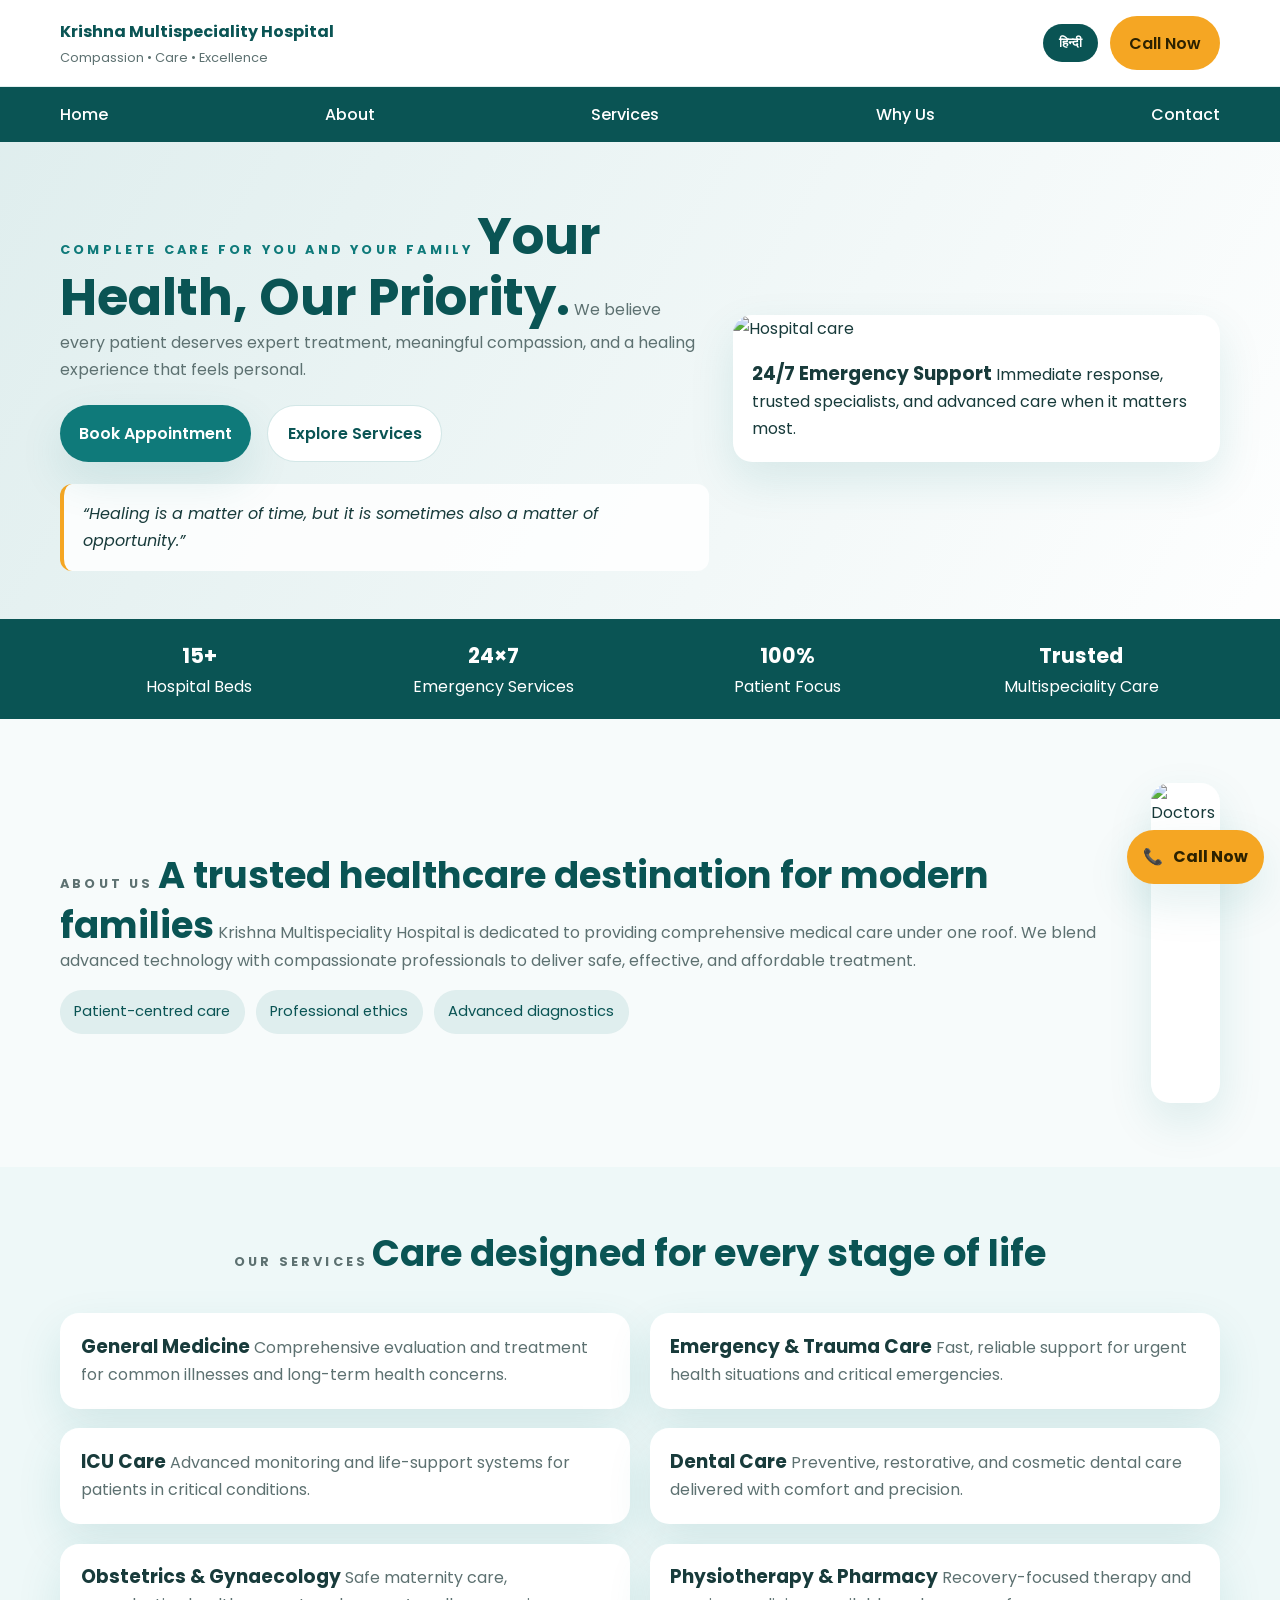
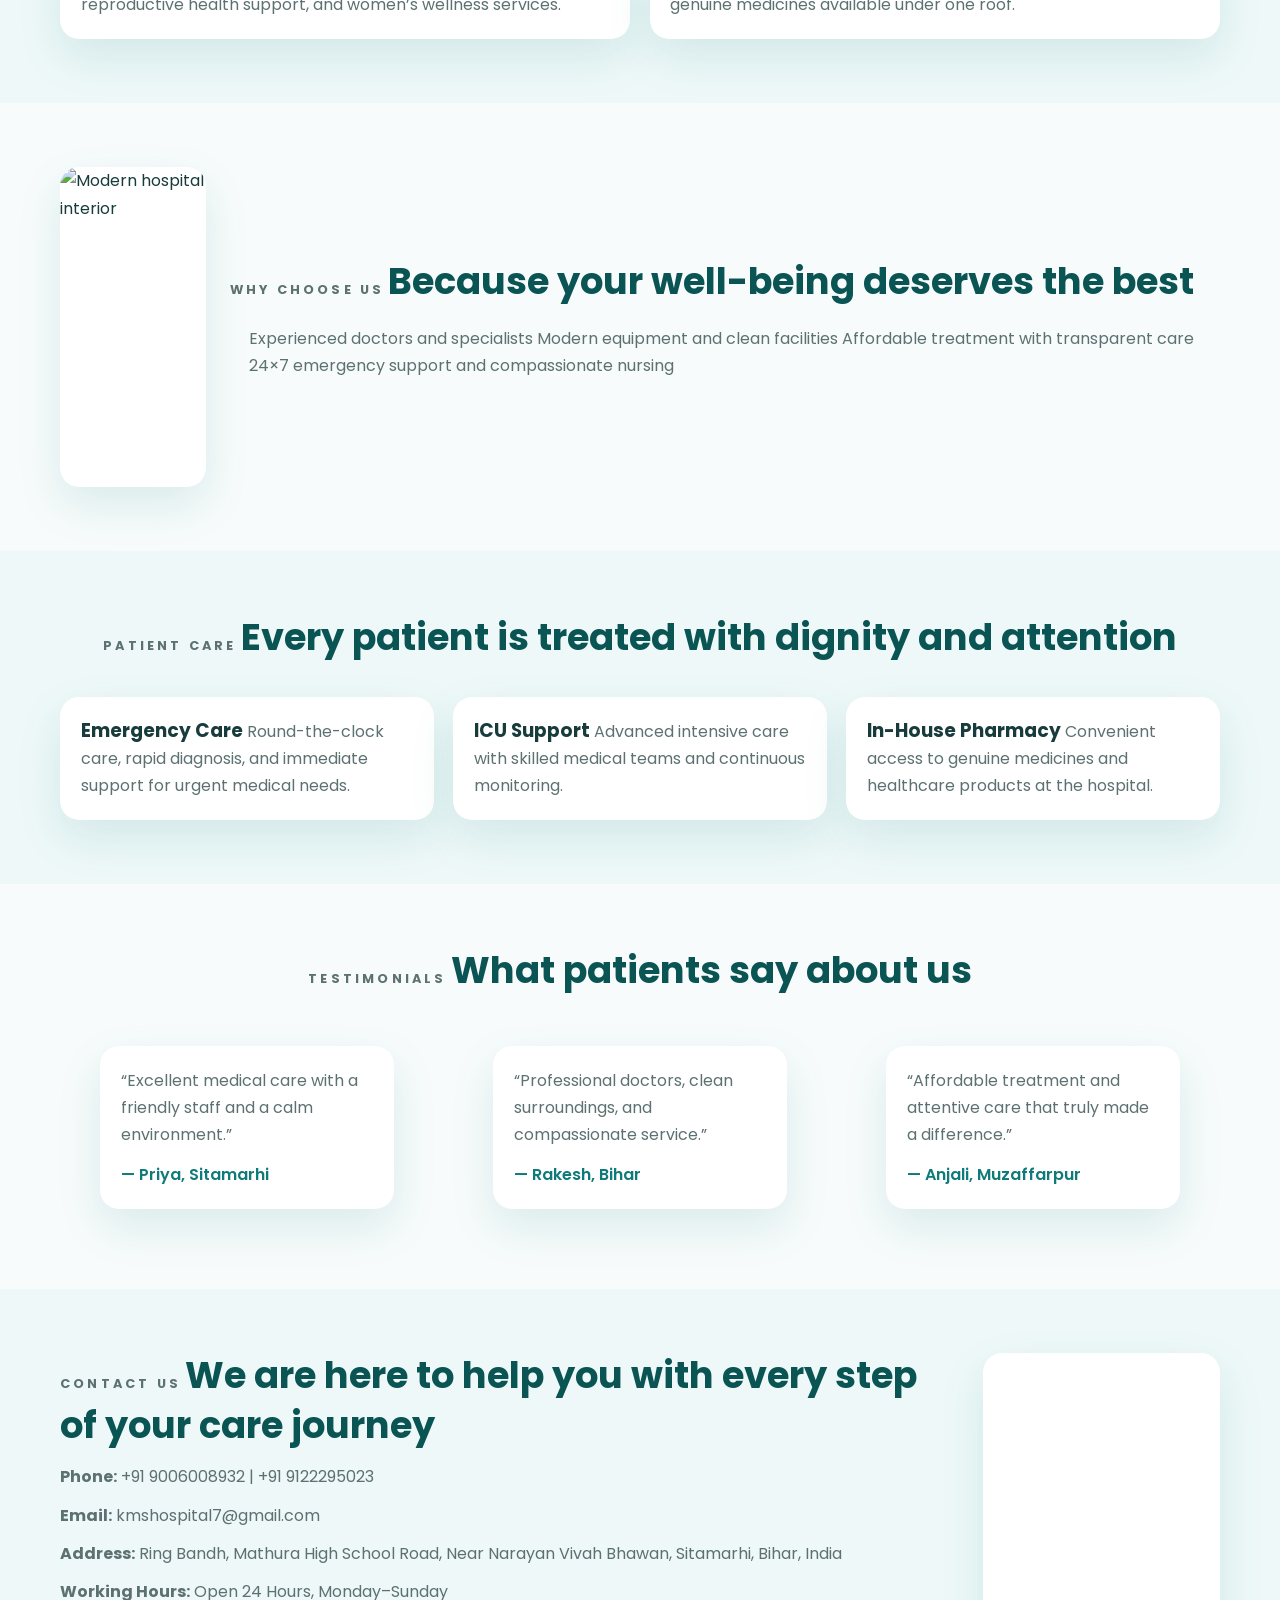
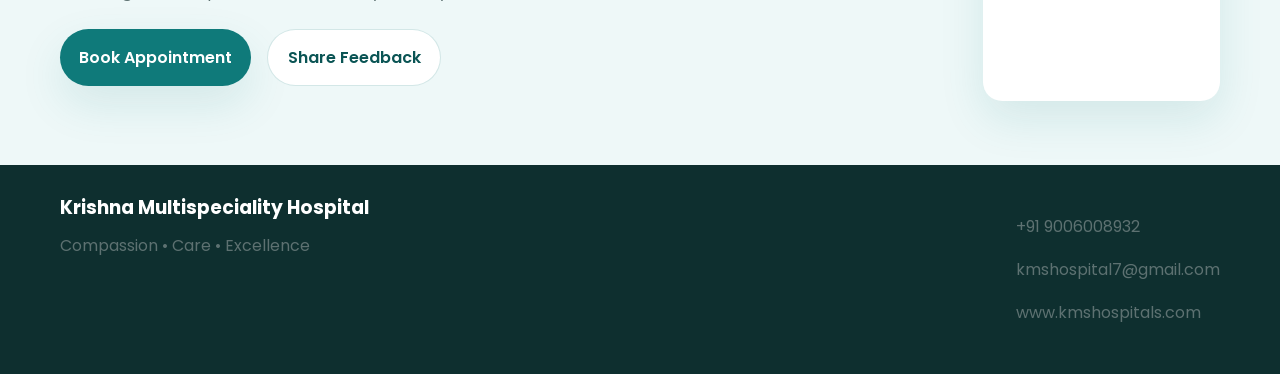
==== index.html @ 8a451fe4 "ai generated" ====
<!DOCTYPE html>
<html lang="en">
  <head>
    <meta charset="UTF-8" />
    <meta name="viewport" content="width=device-width, initial-scale=1.0" />
    <meta
      name="description"
      content="Krishna Multispeciality Hospital offers compassionate, modern, and affordable healthcare in Sitamarhi, Bihar."
    />
    <title>Krishna Multispeciality Hospital</title>
    <link rel="preconnect" href="https://fonts.googleapis.com" />
    <link rel="preconnect" href="https://fonts.gstatic.com" crossorigin />
    <link
      href="https://fonts.googleapis.com/css2?family=Poppins:wght@300;400;500;600;700&family=Noto+Sans+Devanagari:wght@400;500;700&display=swap"
      rel="stylesheet"
    />
    <link rel="stylesheet" href="css/style.css" />
  </head>
  <body>
    <header class="topbar">
      <div class="container topbar-flex">
        <a class="brand" href="#home">
          <span class="brand-title">Krishna Multispeciality Hospital</span>
          <span class="brand-subtitle lang-en">Compassion • Care • Excellence</span>
          <span class="brand-subtitle lang-hi">करुणा • देखभाल • उत्कृष्टता</span>
        </a>
        <div class="topbar-actions">
          <button class="lang-toggle" id="langToggle" type="button" aria-label="Switch language">
            <span class="lang-en">हिन्दी</span>
            <span class="lang-hi">English</span>
          </button>
          <a class="btn btn-call" href="tel:+919006008932">Call Now</a>
        </div>
      </div>
    </header>

    <nav class="nav-shell">
      <div class="container nav-flex">
        <a href="#home" class="nav-link">Home</a>
        <a href="#about" class="nav-link">About</a>
        <a href="#services" class="nav-link">Services</a>
        <a href="#why-us" class="nav-link">Why Us</a>
        <a href="#contact" class="nav-link">Contact</a>
      </div>
    </nav>

    <main id="home">
      <section class="hero">
        <div class="container hero-grid">
          <div class="hero-content">
            <p class="eyebrow lang-en">Complete care for you and your family</p>
            <p class="eyebrow lang-hi">आप और आपके परिवार के लिए पूर्ण देखभाल</p>
            <h1 class="lang-en">Your Health, Our Priority.</h1>
            <h1 class="lang-hi">आपका स्वास्थ्य, हमारी प्राथमिकता।</h1>
            <p class="hero-text lang-en">
              We believe every patient deserves expert treatment, meaningful compassion, and a healing experience that feels personal.
            </p>
            <p class="hero-text lang-hi">
              हम मानते हैं कि हर मरीज को विशेषज्ञ उपचार, सच्ची करुणा और एक ऐसा उपचार अनुभव मिले जो व्यक्तिगत हो।
            </p>
            <div class="hero-actions">
              <a class="btn btn-primary" href="#contact">Book Appointment</a>
              <a class="btn btn-secondary" href="#services">Explore Services</a>
            </div>
            <div class="hero-quote">
              <p class="lang-en">“Healing is a matter of time, but it is sometimes also a matter of opportunity.”</p>
              <p class="lang-hi">“ठिकाना समय का मामला है, पर कभी-कभी यह अवसर का भी मामला होता है।”</p>
            </div>
          </div>
          <div class="hero-card">
            <img src="https://images.unsplash.com/photo-1576091160550-2173dba999ef?auto=format&fit=crop&w=900&q=80" alt="Hospital care" />
            <div class="hero-card-body">
              <h3 class="lang-en">24/7 Emergency Support</h3>
              <h3 class="lang-hi">24/7 आपातकालीन सहायता</h3>
              <p class="lang-en">Immediate response, trusted specialists, and advanced care when it matters most.</p>
              <p class="lang-hi">सबसे महत्वपूर्ण समय पर त्वरित प्रतिक्रिया, विश्वसनीय विशेषज्ञ और उन्नत देखभाल।</p>
            </div>
          </div>
        </div>
      </section>

      <section class="stats-strip">
        <div class="container stats-grid">
          <div>
            <strong>15+</strong>
            <span class="lang-en">Hospital Beds</span>
            <span class="lang-hi">अस्पताल बिस्तर</span>
          </div>
          <div>
            <strong>24×7</strong>
            <span class="lang-en">Emergency Services</span>
            <span class="lang-hi">आपातकालीन सेवाएँ</span>
          </div>
          <div>
            <strong>100%</strong>
            <span class="lang-en">Patient Focus</span>
            <span class="lang-hi">मरीज-केंद्रित देखभाल</span>
          </div>
          <div>
            <strong>Trusted</strong>
            <span class="lang-en">Multispeciality Care</span>
            <span class="lang-hi">बहु-विशेषज्ञता देखभाल</span>
          </div>
        </div>
      </section>

      <section class="section" id="about">
        <div class="container section-grid">
          <div>
            <p class="eyebrow">About Us</p>
            <h2 class="lang-en">A trusted healthcare destination for modern families</h2>
            <h2 class="lang-hi">आधुनिक परिवारों के लिए एक भरोसेमंद स्वास्थ्य गंतव्य</h2>
            <p class="lang-en">
              Krishna Multispeciality Hospital is dedicated to providing comprehensive medical care under one roof. We blend advanced technology with compassionate professionals to deliver safe, effective, and affordable treatment.
            </p>
            <p class="lang-hi">
              कृष्ण मल्टीस्पेशलिटी हॉस्पिटल एक ही छत के नीचे व्यापक चिकित्सा देखभाल प्रदान करने के लिए समर्पित है। हम उन्नत तकनीक और करुणापूर्ण विशेषज्ञों को जोड़कर सुरक्षित, प्रभावी और किफायती उपचार प्रदान करते हैं।
            </p>
            <div class="pill-list">
              <span class="pill lang-en">Patient-centred care</span>
              <span class="pill lang-hi">मरीज-केंद्रित देखभाल</span>
              <span class="pill lang-en">Professional ethics</span>
              <span class="pill lang-hi">व्यावसायिक नैतिकता</span>
              <span class="pill lang-en">Advanced diagnostics</span>
              <span class="pill lang-hi">उन्नत निदान</span>
            </div>
          </div>
          <div class="card image-card">
            <img src="https://images.unsplash.com/photo-1538108149393-fbbd81895907?auto=format&fit=crop&w=900&q=80" alt="Doctors and patients" />
          </div>
        </div>
      </section>

      <section class="section section-alt" id="services">
        <div class="container">
          <div class="section-heading">
            <p class="eyebrow">Our Services</p>
            <h2 class="lang-en">Care designed for every stage of life</h2>
            <h2 class="lang-hi">जीवन के हर चरण के लिए डिज़ाइन की गई देखभाल</h2>
          </div>
          <div class="card-grid">
            <article class="card service-card">
              <h3 class="lang-en">General Medicine</h3>
              <h3 class="lang-hi">सामान्य चिकित्सा</h3>
              <p class="lang-en">Comprehensive evaluation and treatment for common illnesses and long-term health concerns.</p>
              <p class="lang-hi">सामान्य बीमारियों और दीर्घकालिक स्वास्थ्य समस्याओं के लिए व्यापक मूल्यांकन और उपचार।</p>
            </article>
            <article class="card service-card">
              <h3 class="lang-en">Emergency & Trauma Care</h3>
              <h3 class="lang-hi">आपातकालीन और आघात देखभाल</h3>
              <p class="lang-en">Fast, reliable support for urgent health situations and critical emergencies.</p>
              <p class="lang-hi">तत्काल स्वास्थ्य स्थितियों और गंभीर आपातकाल के लिए तेज और भरोसेमंद सहायता।</p>
            </article>
            <article class="card service-card">
              <h3 class="lang-en">ICU Care</h3>
              <h3 class="lang-hi">आईसीयू देखभाल</h3>
              <p class="lang-en">Advanced monitoring and life-support systems for patients in critical conditions.</p>
              <p class="lang-hi">गंभीर स्थितियों वाले रोगियों के लिए उन्नत मॉनिटरिंग और जीवन-सहायता प्रणालियाँ।</p>
            </article>
            <article class="card service-card">
              <h3 class="lang-en">Dental Care</h3>
              <h3 class="lang-hi">दंत देखभाल</h3>
              <p class="lang-en">Preventive, restorative, and cosmetic dental care delivered with comfort and precision.</p>
              <p class="lang-hi">सुविधा और सटीकता के साथ दी जाने वाली निवारक, पुनर्स्थापनीय और सौंदर्य दंत देखभाल।</p>
            </article>
            <article class="card service-card">
              <h3 class="lang-en">Obstetrics & Gynaecology</h3>
              <h3 class="lang-hi">प्रसव-विज्ञान और स्त्री रोग</h3>
              <p class="lang-en">Safe maternity care, reproductive health support, and women’s wellness services.</p>
              <p class="lang-hi">सुरक्षित प्रसव देखभाल, प्रजनन स्वास्थ्य सहायता और महिलाओं की सेहत सेवाएँ।</p>
            </article>
            <article class="card service-card">
              <h3 class="lang-en">Physiotherapy & Pharmacy</h3>
              <h3 class="lang-hi">भौतिक चिकित्सा और फार्मेसी</h3>
              <p class="lang-en">Recovery-focused therapy and genuine medicines available under one roof.</p>
              <p class="lang-hi">वसूली-केंद्रित थेरेपी और एक ही छत के नीचे उपलब्ध विश्वसनीय दवाएँ।</p>
            </article>
          </div>
        </div>
      </section>

      <section class="section" id="why-us">
        <div class="container section-grid">
          <div class="card image-card">
            <img src="https://images.unsplash.com/photo-1584515933487-779824d29309?auto=format&fit=crop&w=900&q=80" alt="Modern hospital interior" />
          </div>
          <div>
            <p class="eyebrow">Why Choose Us</p>
            <h2 class="lang-en">Because your well-being deserves the best</h2>
            <h2 class="lang-hi">क्योंकि आपकी भलाई के लिए सर्वश्रेष्ठ चाहिए</h2>
            <ul class="feature-list">
              <li class="lang-en">Experienced doctors and specialists</li>
              <li class="lang-hi">अनुभवी डॉक्टर और विशेषज्ञ</li>
              <li class="lang-en">Modern equipment and clean facilities</li>
              <li class="lang-hi">आधुनिक उपकरण और स्वच्छ सुविधाएँ</li>
              <li class="lang-en">Affordable treatment with transparent care</li>
              <li class="lang-hi">साफ-सुथरी और किफायती उपचार प्रक्रिया</li>
              <li class="lang-en">24×7 emergency support and compassionate nursing</li>
              <li class="lang-hi">24×7 आपातकालीन सहायता और करुणामयी नर्सिंग</li>
            </ul>
          </div>
        </div>
      </section>

      <section class="section section-alt">
        <div class="container">
          <div class="section-heading">
            <p class="eyebrow">Patient Care</p>
            <h2 class="lang-en">Every patient is treated with dignity and attention</h2>
            <h2 class="lang-hi">हर मरीज को गरिमा और ध्यान के साथ देखा जाता है</h2>
          </div>
          <div class="card-grid three-up">
            <article class="card info-card">
              <h3 class="lang-en">Emergency Care</h3>
              <h3 class="lang-hi">आपातकालीन देखभाल</h3>
              <p class="lang-en">Round-the-clock care, rapid diagnosis, and immediate support for urgent medical needs.</p>
              <p class="lang-hi">राउंड-दि-घंटे देखभाल, त्वरित निदान और आपात चिकित्सा आवश्यकताओं के लिए तुरंत सहायता।</p>
            </article>
            <article class="card info-card">
              <h3 class="lang-en">ICU Support</h3>
              <h3 class="lang-hi">आईसीयू सहायता</h3>
              <p class="lang-en">Advanced intensive care with skilled medical teams and continuous monitoring.</p>
              <p class="lang-hi">कुशल चिकित्सा दल और निरंतर मॉनिटरिंग के साथ उन्नत गहन देखभाल।</p>
            </article>
            <article class="card info-card">
              <h3 class="lang-en">In-House Pharmacy</h3>
              <h3 class="lang-hi">आंतरिक फार्मेसी</h3>
              <p class="lang-en">Convenient access to genuine medicines and healthcare products at the hospital.</p>
              <p class="lang-hi">अस्पताल में ही असली दवाइयों और स्वास्थ्य उत्पादों तक आसान पहुँच।</p>
            </article>
          </div>
        </div>
      </section>

      <section class="section">
        <div class="container">
          <div class="section-heading">
            <p class="eyebrow">Testimonials</p>
            <h2 class="lang-en">What patients say about us</h2>
            <h2 class="lang-hi">रोगी हमारे बारे में क्या कहते हैं</h2>
          </div>
          <div class="card-grid three-up">
            <blockquote class="card quote-card">
              <p class="lang-en">“Excellent medical care with a friendly staff and a calm environment.”</p>
              <p class="lang-hi">“मित्रतापूर्ण स्टाफ और शांत वातावरण के साथ उत्कृष्ट चिकित्सा देखभाल।”</p>
              <footer>— Priya, Sitamarhi</footer>
            </blockquote>
            <blockquote class="card quote-card">
              <p class="lang-en">“Professional doctors, clean surroundings, and compassionate service.”</p>
              <p class="lang-hi">“व्यावसायिक डॉक्टर, स्वच्छ वातावरण और करुणामय सेवा।”</p>
              <footer>— Rakesh, Bihar</footer>
            </blockquote>
            <blockquote class="card quote-card">
              <p class="lang-en">“Affordable treatment and attentive care that truly made a difference.”</p>
              <p class="lang-hi">“किफायती उपचार और सचमुच फर्क लाने वाली संवेदनशील देखभाल।”</p>
              <footer>— Anjali, Muzaffarpur</footer>
            </blockquote>
          </div>
        </div>
      </section>

      <section class="section section-alt" id="contact">
        <div class="container contact-grid">
          <div>
            <p class="eyebrow">Contact Us</p>
            <h2 class="lang-en">We are here to help you with every step of your care journey</h2>
            <h2 class="lang-hi">हम आपकी देखभाल यात्रा के हर चरण में आपकी मदद के लिए यहाँ हैं</h2>
            <ul class="contact-list">
              <li><strong class="lang-en">Phone:</strong><strong class="lang-hi">फोन:</strong> +91 9006008932 | +91 9122295023</li>
              <li><strong class="lang-en">Email:</strong><strong class="lang-hi">ईमेल:</strong> kmshospital7@gmail.com</li>
              <li><strong class="lang-en">Address:</strong><strong class="lang-hi">पता:</strong> Ring Bandh, Mathura High School Road, Near Narayan Vivah Bhawan, Sitamarhi, Bihar, India</li>
              <li><strong class="lang-en">Working Hours:</strong><strong class="lang-hi">कार्य समय:</strong> Open 24 Hours, Monday–Sunday</li>
            </ul>
            <div class="form-links">
              <a class="btn btn-primary" href="https://forms.gle/" target="_blank" rel="noopener">Book Appointment</a>
              <a class="btn btn-secondary" href="https://forms.gle/" target="_blank" rel="noopener">Share Feedback</a>
            </div>
          </div>
          <div class="card map-card">
            <iframe
              title="Hospital location"
              src="https://www.google.com/maps?q=Sitamarhi%20Bihar%20India&output=embed"
              loading="lazy"
              referrerpolicy="no-referrer-when-downgrade"
            ></iframe>
          </div>
        </div>
      </section>
    </main>

    <footer class="footer">
      <div class="container footer-flex">
        <div>
          <h3>Krishna Multispeciality Hospital</h3>
          <p class="lang-en">Compassion • Care • Excellence</p>
          <p class="lang-hi">करुणा • देखभाल • उत्कृष्टता</p>
        </div>
        <div>
          <p>+91 9006008932</p>
          <p>kmshospital7@gmail.com</p>
          <p>www.kmshospitals.com</p>
        </div>
      </div>
    </footer>

    <a class="floating-call" href="tel:+919006008932" aria-label="Call hospital">
      <span>📞</span>
      <span class="lang-en">Call Now</span>
      <span class="lang-hi">अब कॉल करें</span>
    </a>

    <script src="js/script.js"></script>
  </body>
</html>
---- css/style.css ----
:root {
  --primary: #0f7a7a;
  --primary-dark: #0a5454;
  --accent: #f5a623;
  --text: #183b3b;
  --muted: #5d7171;
  --bg: #f7fbfb;
  --white: #ffffff;
  --shadow: 0 18px 45px rgba(15, 122, 122, 0.12);
}

* {
  box-sizing: border-box;
}

html {
  scroll-behavior: smooth;
}

body {
  margin: 0;
  font-family: 'Poppins', 'Noto Sans Devanagari', sans-serif;
  color: var(--text);
  background: var(--bg);
  line-height: 1.7;
}

img {
  width: 100%;
  display: block;
}

a {
  color: inherit;
  text-decoration: none;
}

.container {
  width: min(1160px, calc(100% - 2rem));
  margin: 0 auto;
}

.topbar {
  position: sticky;
  top: 0;
  z-index: 20;
  background: rgba(255, 255, 255, 0.95);
  backdrop-filter: blur(10px);
  border-bottom: 1px solid rgba(15, 122, 122, 0.12);
}

.topbar-flex,
.nav-flex,
.hero-grid,
.section-grid,
.contact-grid,
.footer-flex {
  display: flex;
  gap: 1.5rem;
}

.topbar-flex,
.nav-flex,
.footer-flex {
  align-items: center;
  justify-content: space-between;
}

.topbar-flex {
  padding: 1rem 0;
}

.brand {
  display: flex;
  flex-direction: column;
  gap: 0.1rem;
}

.brand-title {
  color: var(--primary-dark);
  font-weight: 700;
  font-size: 1rem;
}

.brand-subtitle {
  font-size: 0.8rem;
  color: var(--muted);
}

.topbar-actions {
  display: flex;
  gap: 0.75rem;
  align-items: center;
}

.lang-toggle,
.btn {
  border: none;
  border-radius: 999px;
  cursor: pointer;
  transition: transform 0.2s ease, box-shadow 0.2s ease;
}

.lang-toggle:hover,
.btn:hover {
  transform: translateY(-2px);
}

.lang-toggle {
  background: var(--primary-dark);
  color: var(--white);
  padding: 0.7rem 1rem;
  font-weight: 600;
}

.btn {
  display: inline-flex;
  align-items: center;
  justify-content: center;
  padding: 0.85rem 1.2rem;
  font-weight: 600;
}

.btn-primary {
  background: var(--primary);
  color: var(--white);
  box-shadow: var(--shadow);
}

.btn-secondary {
  background: var(--white);
  color: var(--primary-dark);
  border: 1px solid rgba(15, 122, 122, 0.18);
}

.btn-call {
  background: var(--accent);
  color: #2c2200;
}

.nav-shell {
  background: var(--primary-dark);
}

.nav-flex {
  padding: 0.85rem 0;
}

.nav-link {
  color: var(--white);
  font-weight: 500;
}

.hero {
  padding: 4rem 0 3rem;
  background: linear-gradient(120deg, rgba(15, 122, 122, 0.10), rgba(255, 255, 255, 0.85));
}

.hero-grid {
  align-items: center;
}

.hero-content {
  flex: 1.2;
}

.eyebrow {
  display: inline-block;
  color: var(--primary);
  text-transform: uppercase;
  letter-spacing: 0.2rem;
  font-size: 0.8rem;
  font-weight: 700;
  margin-bottom: 0.5rem;
}

h1,
h2,
h3 {
  margin: 0 0 0.8rem;
  line-height: 1.2;
}

h1 {
  font-size: clamp(2.2rem, 4vw, 3.3rem);
  color: var(--primary-dark);
}

h2 {
  font-size: clamp(1.7rem, 3vw, 2.3rem);
  color: var(--primary-dark);
}

.hero-text,
.section p,
.card p,
.contact-list,
.footer p {
  color: var(--muted);
}

.hero-actions {
  display: flex;
  flex-wrap: wrap;
  gap: 1rem;
  margin: 1.4rem 0;
}

.hero-quote {
  margin-top: 1rem;
  padding: 1rem 1.2rem;
  border-left: 4px solid var(--accent);
  background: rgba(255, 255, 255, 0.85);
  border-radius: 0.75rem;
  font-style: italic;
}

.hero-card,
.card {
  background: var(--white);
  border-radius: 1.2rem;
  box-shadow: var(--shadow);
  overflow: hidden;
}

.hero-card {
  flex: 0.9;
}

.hero-card-body {
  padding: 1.2rem;
}

.stats-strip {
  padding: 1.2rem 0;
  background: var(--primary-dark);
  color: var(--white);
}

.stats-grid {
  display: grid;
  gap: 1rem;
  grid-template-columns: repeat(4, minmax(0, 1fr));
}

.stats-grid div {
  text-align: center;
}

.stats-grid strong {
  display: block;
  font-size: 1.3rem;
}

.section {
  padding: 4rem 0;
}

.section-alt {
  background: #eef8f8;
}

.section-heading {
  text-align: center;
  margin-bottom: 2rem;
}

.section-grid {
  align-items: center;
}

.pill-list {
  display: flex;
  flex-wrap: wrap;
  gap: 0.7rem;
  margin-top: 1rem;
}

.pill {
  display: inline-flex;
  background: rgba(15, 122, 122, 0.1);
  color: var(--primary-dark);
  padding: 0.6rem 0.9rem;
  border-radius: 999px;
  font-size: 0.92rem;
}

.card-grid {
  display: grid;
  grid-template-columns: repeat(2, minmax(0, 1fr));
  gap: 1.2rem;
}

.three-up {
  grid-template-columns: repeat(3, minmax(0, 1fr));
}

.service-card,
.info-card,
.quote-card {
  padding: 1.3rem;
}

.feature-list {
  padding-left: 1.2rem;
  margin-top: 1rem;
}

.feature-list li {
  margin-bottom: 0.6rem;
  color: var(--muted);
}

.image-card img {
  height: 100%;
  object-fit: cover;
  min-height: 320px;
}

.quote-card footer {
  margin-top: 0.8rem;
  font-weight: 600;
  color: var(--primary);
}

.contact-grid {
  align-items: start;
}

.contact-list {
  list-style: none;
  padding: 0;
  margin: 1rem 0 1.5rem;
}

.contact-list li {
  margin-bottom: 0.7rem;
}

.form-links {
  display: flex;
  flex-wrap: wrap;
  gap: 1rem;
}

.map-card {
  padding: 0.6rem;
}

.map-card iframe {
  width: 100%;
  min-height: 320px;
  border: 0;
  border-radius: 0.9rem;
}

.footer {
  background: #0e2f2f;
  color: var(--white);
  padding: 2rem 0;
}

.footer-flex {
  align-items: start;
}

.floating-call {
  position: fixed;
  right: 1rem;
  bottom: 1rem;
  display: inline-flex;
  align-items: center;
  gap: 0.6rem;
  background: var(--accent);
  color: #2c2200;
  padding: 0.85rem 1rem;
  border-radius: 999px;
  box-shadow: var(--shadow);
  font-weight: 700;
  z-index: 30;
}

.lang-en { display: inline; }
.lang-hi { display: none; }

body.is-hindi .lang-en { display: none; }
body.is-hindi .lang-hi { display: inline; }
body.is-hindi .lang-hi.block { display: block; }

@media (max-width: 900px) {
  .hero-grid,
  .section-grid,
  .contact-grid,
  .footer-flex {
    flex-direction: column;
  }

  .card-grid,
  .three-up,
  .stats-grid {
    grid-template-columns: 1fr 1fr;
  }
}

@media (max-width: 640px) {
  .topbar-flex,
  .nav-flex {
    flex-direction: column;
    align-items: flex-start;
  }

  .card-grid,
  .three-up,
  .stats-grid {
    grid-template-columns: 1fr;
  }

  .hero {
    padding-top: 2.5rem;
  }
}
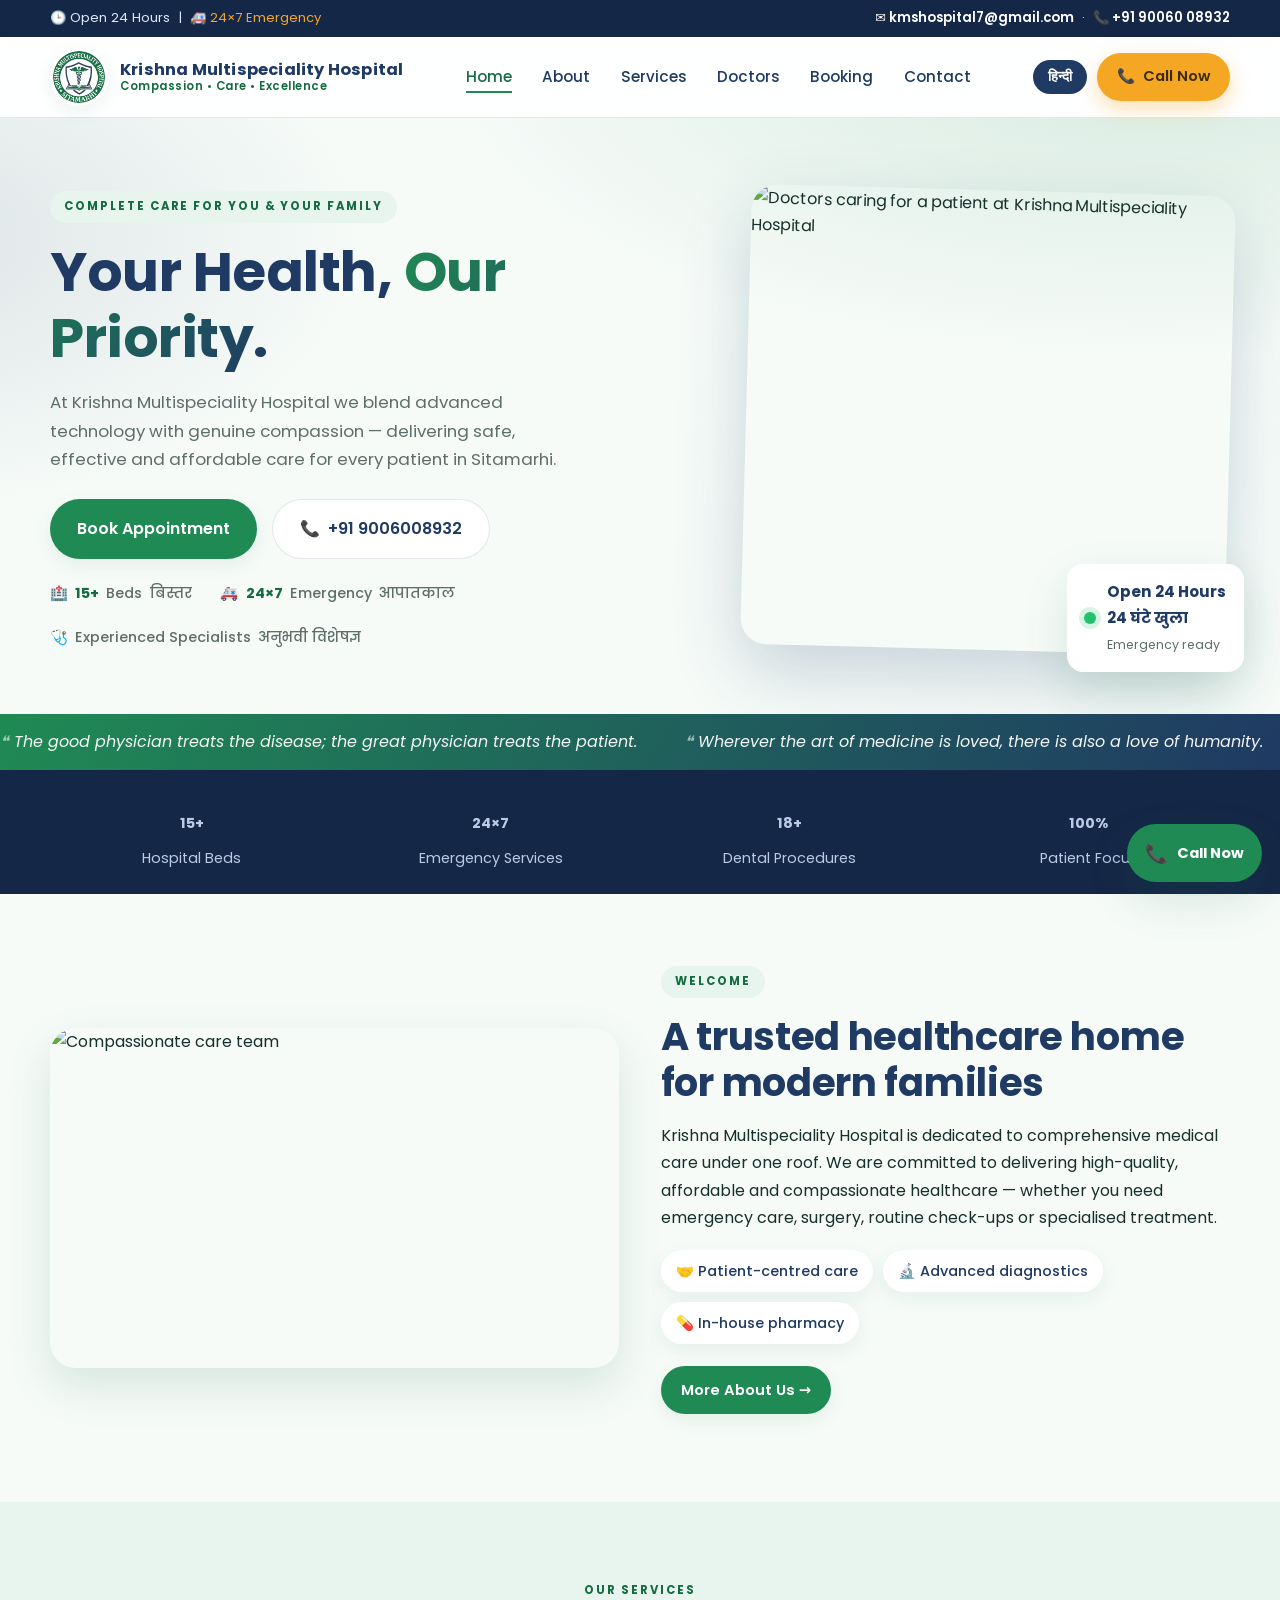
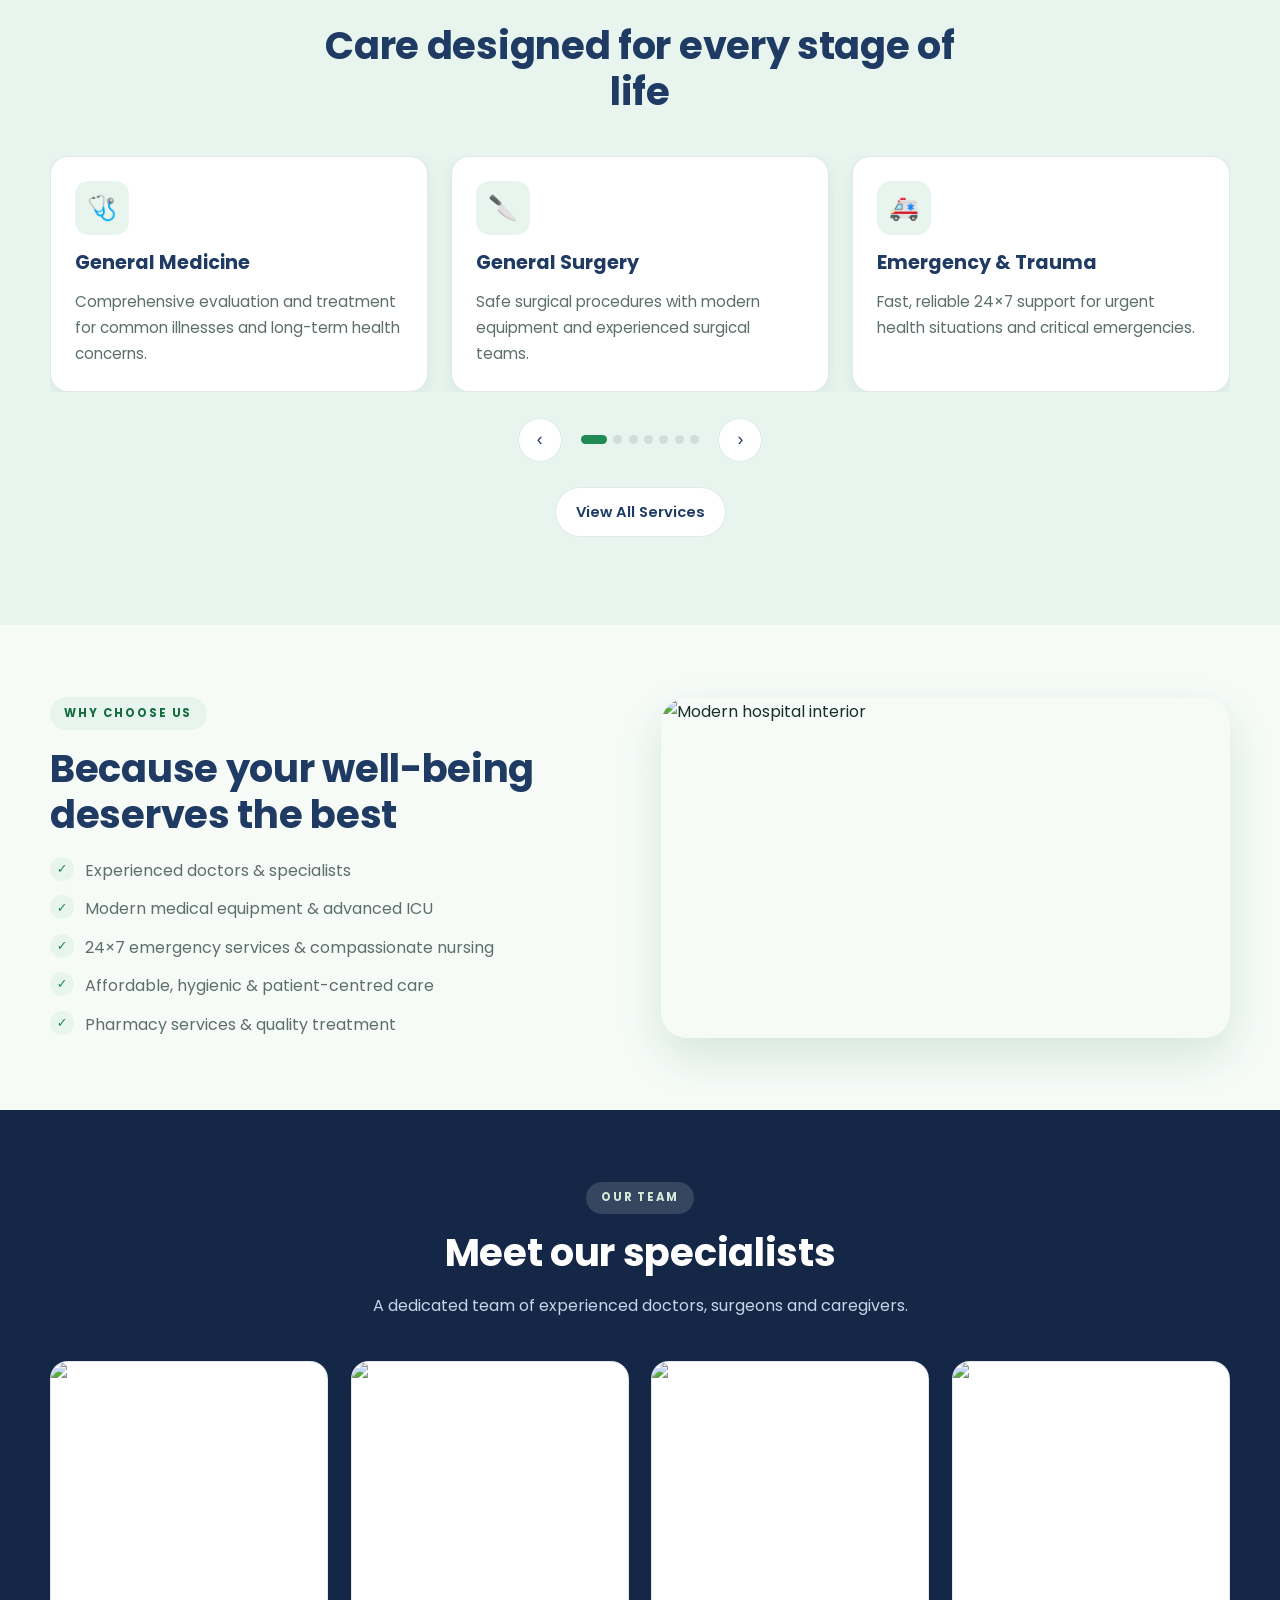
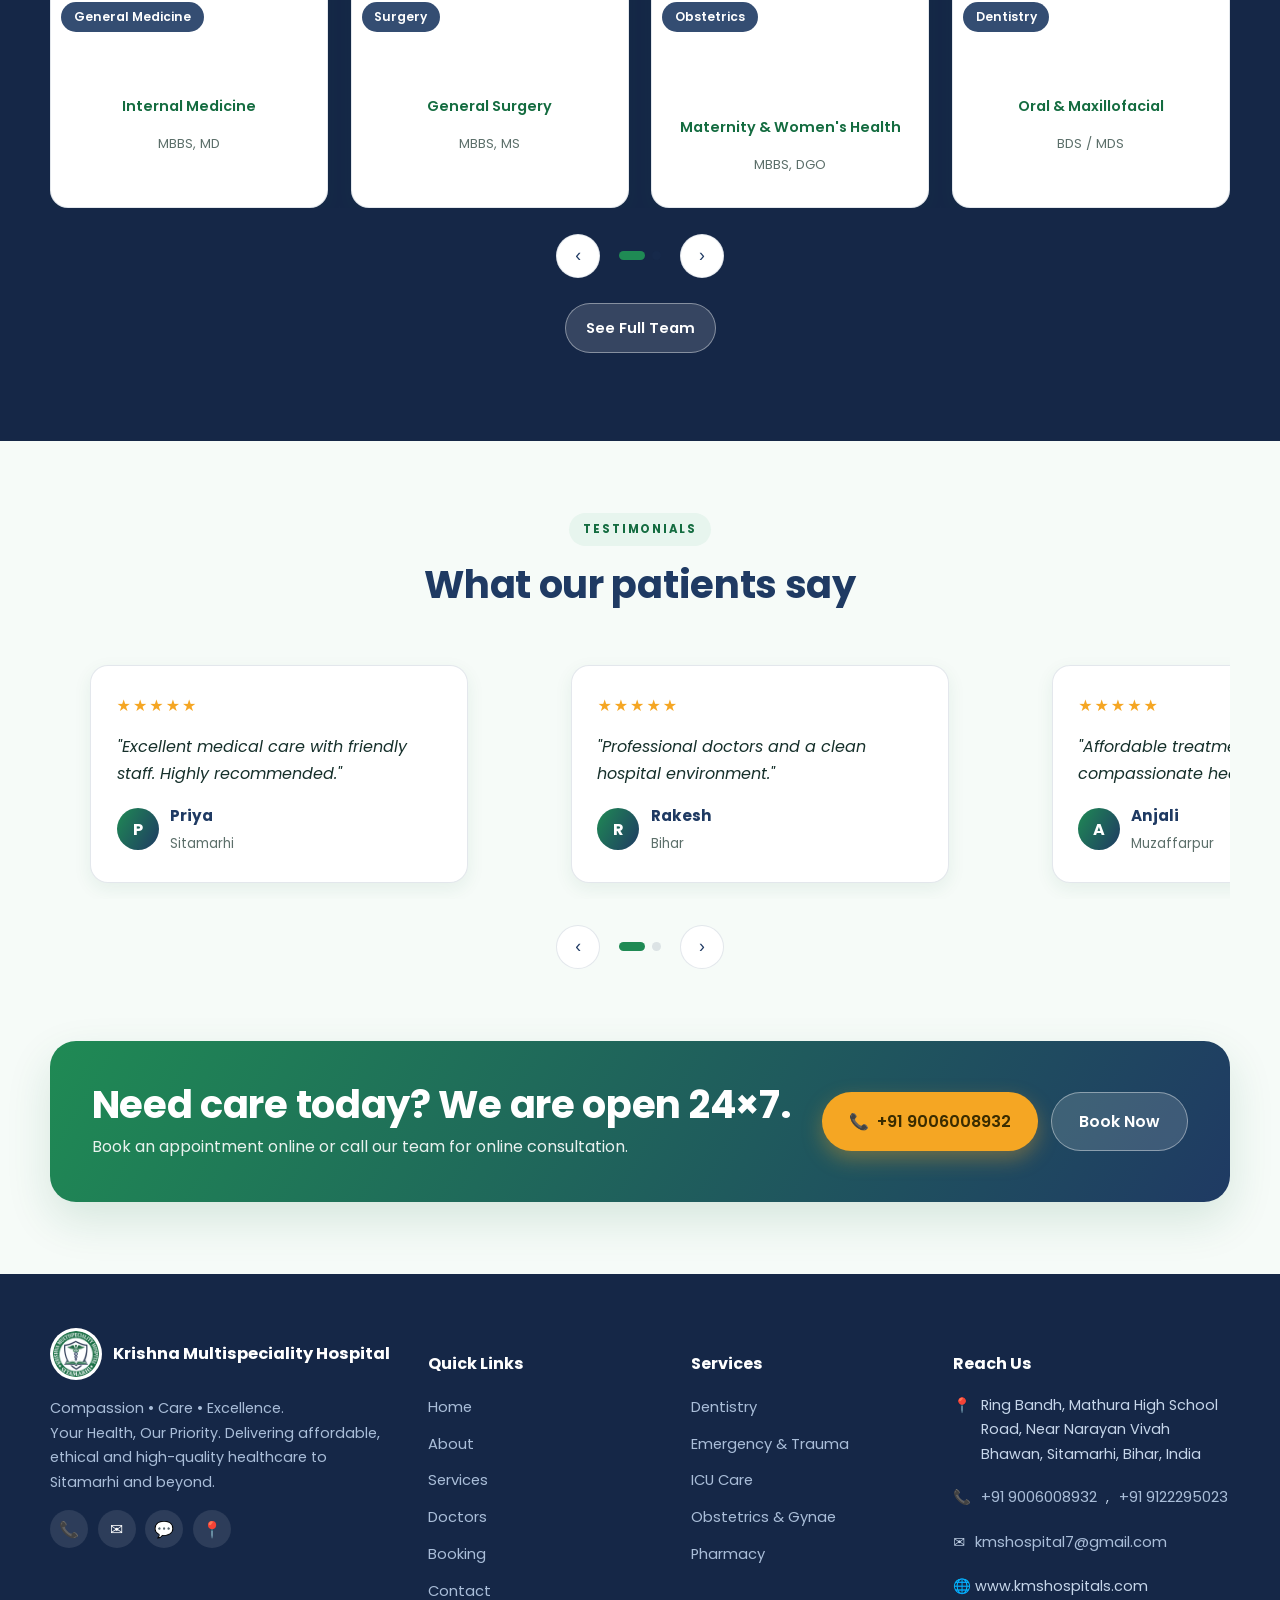
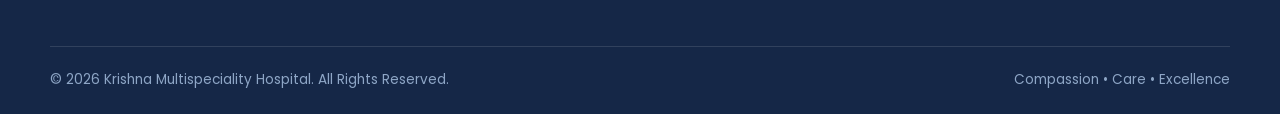
==== commit 6bd59f2a: "new UI" ====
--- a/index.html
+++ b/index.html
@@ -1,314 +1,284 @@
-<!DOCTYPE html>
-<html lang="en">
-  <head>
-    <meta charset="UTF-8" />
-    <meta name="viewport" content="width=device-width, initial-scale=1.0" />
-    <meta
-      name="description"
-      content="Krishna Multispeciality Hospital offers compassionate, modern, and affordable healthcare in Sitamarhi, Bihar."
-    />
-    <title>Krishna Multispeciality Hospital</title>
-    <link rel="preconnect" href="https://fonts.googleapis.com" />
-    <link rel="preconnect" href="https://fonts.gstatic.com" crossorigin />
-    <link
-      href="https://fonts.googleapis.com/css2?family=Poppins:wght@300;400;500;600;700&family=Noto+Sans+Devanagari:wght@400;500;700&display=swap"
-      rel="stylesheet"
-    />
-    <link rel="stylesheet" href="css/style.css" />
-  </head>
-  <body>
-    <header class="topbar">
-      <div class="container topbar-flex">
-        <a class="brand" href="#home">
-          <span class="brand-title">Krishna Multispeciality Hospital</span>
-          <span class="brand-subtitle lang-en">Compassion • Care • Excellence</span>
-          <span class="brand-subtitle lang-hi">करुणा • देखभाल • उत्कृष्टता</span>
-        </a>
-        <div class="topbar-actions">
-          <button class="lang-toggle" id="langToggle" type="button" aria-label="Switch language">
-            <span class="lang-en">हिन्दी</span>
-            <span class="lang-hi">English</span>
-          </button>
-          <a class="btn btn-call" href="tel:+919006008932">Call Now</a>
-        </div>
-      </div>
-    </header>
-
-    <nav class="nav-shell">
-      <div class="container nav-flex">
-        <a href="#home" class="nav-link">Home</a>
-        <a href="#about" class="nav-link">About</a>
-        <a href="#services" class="nav-link">Services</a>
-        <a href="#why-us" class="nav-link">Why Us</a>
-        <a href="#contact" class="nav-link">Contact</a>
-      </div>
-    </nav>
-
-    <main id="home">
-      <section class="hero">
-        <div class="container hero-grid">
-          <div class="hero-content">
-            <p class="eyebrow lang-en">Complete care for you and your family</p>
-            <p class="eyebrow lang-hi">आप और आपके परिवार के लिए पूर्ण देखभाल</p>
-            <h1 class="lang-en">Your Health, Our Priority.</h1>
-            <h1 class="lang-hi">आपका स्वास्थ्य, हमारी प्राथमिकता।</h1>
-            <p class="hero-text lang-en">
-              We believe every patient deserves expert treatment, meaningful compassion, and a healing experience that feels personal.
-            </p>
-            <p class="hero-text lang-hi">
-              हम मानते हैं कि हर मरीज को विशेषज्ञ उपचार, सच्ची करुणा और एक ऐसा उपचार अनुभव मिले जो व्यक्तिगत हो।
-            </p>
-            <div class="hero-actions">
-              <a class="btn btn-primary" href="#contact">Book Appointment</a>
-              <a class="btn btn-secondary" href="#services">Explore Services</a>
-            </div>
-            <div class="hero-quote">
-              <p class="lang-en">“Healing is a matter of time, but it is sometimes also a matter of opportunity.”</p>
-              <p class="lang-hi">“ठिकाना समय का मामला है, पर कभी-कभी यह अवसर का भी मामला होता है।”</p>
-            </div>
-          </div>
-          <div class="hero-card">
-            <img src="https://images.unsplash.com/photo-1576091160550-2173dba999ef?auto=format&fit=crop&w=900&q=80" alt="Hospital care" />
-            <div class="hero-card-body">
-              <h3 class="lang-en">24/7 Emergency Support</h3>
-              <h3 class="lang-hi">24/7 आपातकालीन सहायता</h3>
-              <p class="lang-en">Immediate response, trusted specialists, and advanced care when it matters most.</p>
-              <p class="lang-hi">सबसे महत्वपूर्ण समय पर त्वरित प्रतिक्रिया, विश्वसनीय विशेषज्ञ और उन्नत देखभाल।</p>
-            </div>
-          </div>
-        </div>
-      </section>
-
-      <section class="stats-strip">
-        <div class="container stats-grid">
-          <div>
-            <strong>15+</strong>
-            <span class="lang-en">Hospital Beds</span>
-            <span class="lang-hi">अस्पताल बिस्तर</span>
-          </div>
-          <div>
-            <strong>24×7</strong>
-            <span class="lang-en">Emergency Services</span>
-            <span class="lang-hi">आपातकालीन सेवाएँ</span>
-          </div>
-          <div>
-            <strong>100%</strong>
-            <span class="lang-en">Patient Focus</span>
-            <span class="lang-hi">मरीज-केंद्रित देखभाल</span>
-          </div>
-          <div>
-            <strong>Trusted</strong>
-            <span class="lang-en">Multispeciality Care</span>
-            <span class="lang-hi">बहु-विशेषज्ञता देखभाल</span>
-          </div>
-        </div>
-      </section>
-
-      <section class="section" id="about">
-        <div class="container section-grid">
-          <div>
-            <p class="eyebrow">About Us</p>
-            <h2 class="lang-en">A trusted healthcare destination for modern families</h2>
-            <h2 class="lang-hi">आधुनिक परिवारों के लिए एक भरोसेमंद स्वास्थ्य गंतव्य</h2>
-            <p class="lang-en">
-              Krishna Multispeciality Hospital is dedicated to providing comprehensive medical care under one roof. We blend advanced technology with compassionate professionals to deliver safe, effective, and affordable treatment.
-            </p>
-            <p class="lang-hi">
-              कृष्ण मल्टीस्पेशलिटी हॉस्पिटल एक ही छत के नीचे व्यापक चिकित्सा देखभाल प्रदान करने के लिए समर्पित है। हम उन्नत तकनीक और करुणापूर्ण विशेषज्ञों को जोड़कर सुरक्षित, प्रभावी और किफायती उपचार प्रदान करते हैं।
-            </p>
-            <div class="pill-list">
-              <span class="pill lang-en">Patient-centred care</span>
-              <span class="pill lang-hi">मरीज-केंद्रित देखभाल</span>
-              <span class="pill lang-en">Professional ethics</span>
-              <span class="pill lang-hi">व्यावसायिक नैतिकता</span>
-              <span class="pill lang-en">Advanced diagnostics</span>
-              <span class="pill lang-hi">उन्नत निदान</span>
-            </div>
-          </div>
-          <div class="card image-card">
-            <img src="https://images.unsplash.com/photo-1538108149393-fbbd81895907?auto=format&fit=crop&w=900&q=80" alt="Doctors and patients" />
-          </div>
-        </div>
-      </section>
-
-      <section class="section section-alt" id="services">
-        <div class="container">
-          <div class="section-heading">
-            <p class="eyebrow">Our Services</p>
-            <h2 class="lang-en">Care designed for every stage of life</h2>
-            <h2 class="lang-hi">जीवन के हर चरण के लिए डिज़ाइन की गई देखभाल</h2>
-          </div>
-          <div class="card-grid">
-            <article class="card service-card">
-              <h3 class="lang-en">General Medicine</h3>
-              <h3 class="lang-hi">सामान्य चिकित्सा</h3>
-              <p class="lang-en">Comprehensive evaluation and treatment for common illnesses and long-term health concerns.</p>
-              <p class="lang-hi">सामान्य बीमारियों और दीर्घकालिक स्वास्थ्य समस्याओं के लिए व्यापक मूल्यांकन और उपचार।</p>
-            </article>
-            <article class="card service-card">
-              <h3 class="lang-en">Emergency & Trauma Care</h3>
-              <h3 class="lang-hi">आपातकालीन और आघात देखभाल</h3>
-              <p class="lang-en">Fast, reliable support for urgent health situations and critical emergencies.</p>
-              <p class="lang-hi">तत्काल स्वास्थ्य स्थितियों और गंभीर आपातकाल के लिए तेज और भरोसेमंद सहायता।</p>
-            </article>
-            <article class="card service-card">
-              <h3 class="lang-en">ICU Care</h3>
-              <h3 class="lang-hi">आईसीयू देखभाल</h3>
-              <p class="lang-en">Advanced monitoring and life-support systems for patients in critical conditions.</p>
-              <p class="lang-hi">गंभीर स्थितियों वाले रोगियों के लिए उन्नत मॉनिटरिंग और जीवन-सहायता प्रणालियाँ।</p>
-            </article>
-            <article class="card service-card">
-              <h3 class="lang-en">Dental Care</h3>
-              <h3 class="lang-hi">दंत देखभाल</h3>
-              <p class="lang-en">Preventive, restorative, and cosmetic dental care delivered with comfort and precision.</p>
-              <p class="lang-hi">सुविधा और सटीकता के साथ दी जाने वाली निवारक, पुनर्स्थापनीय और सौंदर्य दंत देखभाल।</p>
-            </article>
-            <article class="card service-card">
-              <h3 class="lang-en">Obstetrics & Gynaecology</h3>
-              <h3 class="lang-hi">प्रसव-विज्ञान और स्त्री रोग</h3>
-              <p class="lang-en">Safe maternity care, reproductive health support, and women’s wellness services.</p>
-              <p class="lang-hi">सुरक्षित प्रसव देखभाल, प्रजनन स्वास्थ्य सहायता और महिलाओं की सेहत सेवाएँ।</p>
-            </article>
-            <article class="card service-card">
-              <h3 class="lang-en">Physiotherapy & Pharmacy</h3>
-              <h3 class="lang-hi">भौतिक चिकित्सा और फार्मेसी</h3>
-              <p class="lang-en">Recovery-focused therapy and genuine medicines available under one roof.</p>
-              <p class="lang-hi">वसूली-केंद्रित थेरेपी और एक ही छत के नीचे उपलब्ध विश्वसनीय दवाएँ।</p>
-            </article>
-          </div>
-        </div>
-      </section>
-
-      <section class="section" id="why-us">
-        <div class="container section-grid">
-          <div class="card image-card">
-            <img src="https://images.unsplash.com/photo-1584515933487-779824d29309?auto=format&fit=crop&w=900&q=80" alt="Modern hospital interior" />
-          </div>
-          <div>
-            <p class="eyebrow">Why Choose Us</p>
-            <h2 class="lang-en">Because your well-being deserves the best</h2>
-            <h2 class="lang-hi">क्योंकि आपकी भलाई के लिए सर्वश्रेष्ठ चाहिए</h2>
-            <ul class="feature-list">
-              <li class="lang-en">Experienced doctors and specialists</li>
-              <li class="lang-hi">अनुभवी डॉक्टर और विशेषज्ञ</li>
-              <li class="lang-en">Modern equipment and clean facilities</li>
-              <li class="lang-hi">आधुनिक उपकरण और स्वच्छ सुविधाएँ</li>
-              <li class="lang-en">Affordable treatment with transparent care</li>
-              <li class="lang-hi">साफ-सुथरी और किफायती उपचार प्रक्रिया</li>
-              <li class="lang-en">24×7 emergency support and compassionate nursing</li>
-              <li class="lang-hi">24×7 आपातकालीन सहायता और करुणामयी नर्सिंग</li>
-            </ul>
-          </div>
-        </div>
-      </section>
-
-      <section class="section section-alt">
-        <div class="container">
-          <div class="section-heading">
-            <p class="eyebrow">Patient Care</p>
-            <h2 class="lang-en">Every patient is treated with dignity and attention</h2>
-            <h2 class="lang-hi">हर मरीज को गरिमा और ध्यान के साथ देखा जाता है</h2>
-          </div>
-          <div class="card-grid three-up">
-            <article class="card info-card">
-              <h3 class="lang-en">Emergency Care</h3>
-              <h3 class="lang-hi">आपातकालीन देखभाल</h3>
-              <p class="lang-en">Round-the-clock care, rapid diagnosis, and immediate support for urgent medical needs.</p>
-              <p class="lang-hi">राउंड-दि-घंटे देखभाल, त्वरित निदान और आपात चिकित्सा आवश्यकताओं के लिए तुरंत सहायता।</p>
-            </article>
-            <article class="card info-card">
-              <h3 class="lang-en">ICU Support</h3>
-              <h3 class="lang-hi">आईसीयू सहायता</h3>
-              <p class="lang-en">Advanced intensive care with skilled medical teams and continuous monitoring.</p>
-              <p class="lang-hi">कुशल चिकित्सा दल और निरंतर मॉनिटरिंग के साथ उन्नत गहन देखभाल।</p>
-            </article>
-            <article class="card info-card">
-              <h3 class="lang-en">In-House Pharmacy</h3>
-              <h3 class="lang-hi">आंतरिक फार्मेसी</h3>
-              <p class="lang-en">Convenient access to genuine medicines and healthcare products at the hospital.</p>
-              <p class="lang-hi">अस्पताल में ही असली दवाइयों और स्वास्थ्य उत्पादों तक आसान पहुँच।</p>
-            </article>
-          </div>
-        </div>
-      </section>
-
-      <section class="section">
-        <div class="container">
-          <div class="section-heading">
-            <p class="eyebrow">Testimonials</p>
-            <h2 class="lang-en">What patients say about us</h2>
-            <h2 class="lang-hi">रोगी हमारे बारे में क्या कहते हैं</h2>
-          </div>
-          <div class="card-grid three-up">
-            <blockquote class="card quote-card">
-              <p class="lang-en">“Excellent medical care with a friendly staff and a calm environment.”</p>
-              <p class="lang-hi">“मित्रतापूर्ण स्टाफ और शांत वातावरण के साथ उत्कृष्ट चिकित्सा देखभाल।”</p>
-              <footer>— Priya, Sitamarhi</footer>
-            </blockquote>
-            <blockquote class="card quote-card">
-              <p class="lang-en">“Professional doctors, clean surroundings, and compassionate service.”</p>
-              <p class="lang-hi">“व्यावसायिक डॉक्टर, स्वच्छ वातावरण और करुणामय सेवा।”</p>
-              <footer>— Rakesh, Bihar</footer>
-            </blockquote>
-            <blockquote class="card quote-card">
-              <p class="lang-en">“Affordable treatment and attentive care that truly made a difference.”</p>
-              <p class="lang-hi">“किफायती उपचार और सचमुच फर्क लाने वाली संवेदनशील देखभाल।”</p>
-              <footer>— Anjali, Muzaffarpur</footer>
-            </blockquote>
-          </div>
-        </div>
-      </section>
-
-      <section class="section section-alt" id="contact">
-        <div class="container contact-grid">
-          <div>
-            <p class="eyebrow">Contact Us</p>
-            <h2 class="lang-en">We are here to help you with every step of your care journey</h2>
-            <h2 class="lang-hi">हम आपकी देखभाल यात्रा के हर चरण में आपकी मदद के लिए यहाँ हैं</h2>
-            <ul class="contact-list">
-              <li><strong class="lang-en">Phone:</strong><strong class="lang-hi">फोन:</strong> +91 9006008932 | +91 9122295023</li>
-              <li><strong class="lang-en">Email:</strong><strong class="lang-hi">ईमेल:</strong> kmshospital7@gmail.com</li>
-              <li><strong class="lang-en">Address:</strong><strong class="lang-hi">पता:</strong> Ring Bandh, Mathura High School Road, Near Narayan Vivah Bhawan, Sitamarhi, Bihar, India</li>
-              <li><strong class="lang-en">Working Hours:</strong><strong class="lang-hi">कार्य समय:</strong> Open 24 Hours, Monday–Sunday</li>
-            </ul>
-            <div class="form-links">
-              <a class="btn btn-primary" href="https://forms.gle/" target="_blank" rel="noopener">Book Appointment</a>
-              <a class="btn btn-secondary" href="https://forms.gle/" target="_blank" rel="noopener">Share Feedback</a>
-            </div>
-          </div>
-          <div class="card map-card">
-            <iframe
-              title="Hospital location"
-              src="https://www.google.com/maps?q=Sitamarhi%20Bihar%20India&output=embed"
-              loading="lazy"
-              referrerpolicy="no-referrer-when-downgrade"
-            ></iframe>
-          </div>
-        </div>
-      </section>
-    </main>
-
-    <footer class="footer">
-      <div class="container footer-flex">
-        <div>
-          <h3>Krishna Multispeciality Hospital</h3>
-          <p class="lang-en">Compassion • Care • Excellence</p>
-          <p class="lang-hi">करुणा • देखभाल • उत्कृष्टता</p>
-        </div>
-        <div>
-          <p>+91 9006008932</p>
-          <p>kmshospital7@gmail.com</p>
-          <p>www.kmshospitals.com</p>
-        </div>
-      </div>
-    </footer>
-
-    <a class="floating-call" href="tel:+919006008932" aria-label="Call hospital">
-      <span>📞</span>
-      <span class="lang-en">Call Now</span>
-      <span class="lang-hi">अब कॉल करें</span>
-    </a>
-
-    <script src="js/script.js"></script>
-  </body>
-</html>
+<!DOCTYPE html>
+<html lang="en">
+  <head>
+    <meta charset="UTF-8" />
+    <meta name="viewport" content="width=device-width, initial-scale=1.0" />
+    <title>Krishna Multispeciality Hospital — Sitamarhi | 24×7 Multispeciality Care</title>
+    <meta name="description" content="Krishna Multispeciality Hospital, Sitamarhi — compassionate, affordable, 24×7 multispeciality healthcare. Dentistry, General Medicine, Surgery, ICU, Emergency & Trauma, Obstetrics. Call +91 9006008932." />
+    <meta name="keywords" content="Sitamarhi hospital, multispeciality hospital Sitamarhi, Sitamarhi dentist, emergency care Sitamarhi, ICU Sitamarhi, Krishna Multispeciality Hospital" />
+    <meta name="author" content="Krishna Multispeciality Hospital" />
+    <link rel="canonical" href="https://www.kmshospitals.com/" />
+    <meta name="robots" content="index, follow" />
+    <meta name="theme-color" content="#1f8a54" />
+
+    <meta property="og:site_name" content="Krishna Multispeciality Hospital" />
+    <meta property="og:title" content="Krishna Multispeciality Hospital — Sitamarhi" />
+    <meta property="og:description" content="Compassion • Care • Excellence. 24×7 multispeciality healthcare in Sitamarhi, Bihar." />
+    <meta property="og:type" content="website" />
+    <meta property="og:url" content="https://www.kmshospitals.com/" />
+    <meta property="og:image" content="https://www.kmshospitals.com/assets/og-image.jpg" />
+    <meta name="twitter:card" content="summary_large_image" />
+    <meta name="twitter:title" content="Krishna Multispeciality Hospital — Sitamarhi" />
+    <meta name="twitter:description" content="24×7 multispeciality healthcare in Sitamarhi. Your Health, Our Priority." />
+    <meta name="twitter:image" content="https://www.kmshospitals.com/assets/og-image.jpg" />
+
+    <link rel="icon" href="assets/logo.png" type="image/png" />
+    <link rel="apple-touch-icon" href="assets/logo.png" />
+    <link rel="preconnect" href="https://fonts.googleapis.com" />
+    <link rel="preconnect" href="https://fonts.gstatic.com" crossorigin />
+    <link href="https://fonts.googleapis.com/css2?family=Poppins:wght@300;400;500;600;700;800&family=Noto+Sans+Devanagari:wght@400;500;600;700&display=swap" rel="stylesheet" />
+    <link rel="stylesheet" href="css/style.css" />
+    <script>
+      (function () { try { if ((localStorage.getItem('kms-lang') || 'en') === 'hi') document.documentElement.classList.add('preload-hi'); } catch (e) {} })();
+    </script>
+    <style>.preload-hi .lang-en{display:none}.preload-hi .lang-hi{display:revert}</style>
+
+    <script type="application/ld+json">
+    {
+      "@context": "https://schema.org",
+      "@type": "Hospital",
+      "name": "Krishna Multispeciality Hospital",
+      "url": "https://www.kmshospitals.com/",
+      "logo": "https://www.kmshospitals.com/assets/logo.png",
+      "image": "https://www.kmshospitals.com/assets/og-image.jpg",
+      "telephone": "+919006008932",
+      "email": "kmshospital7@gmail.com",
+      "slogan": "Your Health, Our Priority.",
+      "medicalSpecialty": ["Dentistry","GeneralMedicine","Surgical","Emergency","Obstetric"],
+      "address": {
+        "@type": "PostalAddress",
+        "streetAddress": "Ring Bandh, Mathura High School Road, Near Narayan Vivah Bhawan",
+        "addressLocality": "Sitamarhi",
+        "addressRegion": "Bihar",
+        "addressCountry": "IN"
+      },
+      "openingHoursSpecification": {
+        "@type": "OpeningHoursSpecification",
+        "dayOfWeek": ["Monday","Tuesday","Wednesday","Thursday","Friday","Saturday","Sunday"],
+        "opens": "00:00", "closes": "23:59"
+      },
+      "availableService": [
+        {"@type":"MedicalProcedure","name":"Emergency & Trauma Care"},
+        {"@type":"MedicalProcedure","name":"Intensive Care Unit (ICU)"},
+        {"@type":"MedicalProcedure","name":"Dental Care"},
+        {"@type":"MedicalProcedure","name":"Obstetrics & Gynaecology"}
+      ]
+    }
+    </script>
+  </head>
+  <body>
+    <div class="preloader" id="preloader"></div>
+    <div id="site-header"></div>
+
+    <main>
+      <!-- HERO -->
+      <section class="hero">
+        <div class="container hero-grid">
+          <div class="hero-content reveal">
+            <span class="eyebrow"><span class="lang-en">Complete care for you & your family</span><span class="lang-hi">आप और आपके परिवार के लिए पूर्ण देखभाल</span></span>
+            <h1><span class="lang-en">Your Health, <span class="grad">Our Priority.</span></span><span class="lang-hi">आपका स्वास्थ्य, <span class="grad">हमारी प्राथमिकता।</span></span></h1>
+            <p class="hero-text lang-en">At Krishna Multispeciality Hospital we blend advanced technology with genuine compassion — delivering safe, effective and affordable care for every patient in Sitamarhi.</p>
+            <p class="hero-text lang-hi">कृष्ण मल्टीस्पेशलिटी हॉस्पिटल में हम उन्नत तकनीक को सच्ची करुणा के साथ जोड़ते हैं — सीतामढ़ी के हर मरीज के लिए सुरक्षित, प्रभावी और किफायती देखभाल।</p>
+            <div class="hero-actions">
+              <a class="btn btn-primary btn-lg" href="booking.html"><span class="lang-en">Book Appointment</span><span class="lang-hi">अपॉइंटमेंट बुक करें</span></a>
+              <a class="btn btn-secondary btn-lg" href="tel:+919006008932"><span>📞</span><span class="lang-en">+91 9006008932</span><span class="lang-hi">+91 9006008932</span></a>
+            </div>
+            <div class="hero-trust">
+              <span>🏥 <b>15+</b> <span class="lang-en">Beds</span><span class="lang-hi">बिस्तर</span></span>
+              <span>🚑 <b>24×7</b> <span class="lang-en">Emergency</span><span class="lang-hi">आपातकाल</span></span>
+              <span>🩺 <span class="lang-en">Experienced Specialists</span><span class="lang-hi">अनुभवी विशेषज्ञ</span></span>
+            </div>
+          </div>
+          <div class="hero-visual reveal delay-1">
+            <div class="hero-photo">
+              <img src="https://images.unsplash.com/photo-1631217868264-e5b90bb7e133?auto=format&fit=crop&w=900&q=80" alt="Doctors caring for a patient at Krishna Multispeciality Hospital" loading="eager" />
+            </div>
+            <div class="hero-badge">
+              <span class="dot"></span>
+              <span><b class="lang-en">Open 24 Hours</b><b class="lang-hi">24 घंटे खुला</b><small class="lang-en">Emergency ready</small><small class="lang-hi">आपातकाल तैयार</small></span>
+            </div>
+          </div>
+        </div>
+      </section>
+
+      <!-- QUOTE MARQUEE -->
+      <div class="quote-strip" aria-hidden="true">
+        <div class="quote-track">
+          <span>The good physician treats the disease; the great physician treats the patient.</span>
+          <span>Wherever the art of medicine is loved, there is also a love of humanity.</span>
+          <span>Healing is a matter of time, but also of opportunity.</span>
+          <span>Compassion • Care • Excellence</span>
+          <span>The good physician treats the disease; the great physician treats the patient.</span>
+          <span>Wherever the art of medicine is loved, there is also a love of humanity.</span>
+          <span>Healing is a matter of time, but also of opportunity.</span>
+          <span>Compassion • Care • Excellence</span>
+        </div>
+      </div>
+
+      <!-- STATS -->
+      <section class="stats-strip">
+        <div class="container stats-grid">
+          <div><strong><span data-count="15" data-suffix="+">15+</span></strong><span class="lang-en">Hospital Beds</span><span class="lang-hi">अस्पताल बिस्तर</span></div>
+          <div><strong><span data-count="24" data-suffix="×7">24×7</span></strong><span class="lang-en">Emergency Services</span><span class="lang-hi">आपातकालीन सेवाएँ</span></div>
+          <div><strong><span data-count="18" data-suffix="+">18+</span></strong><span class="lang-en">Dental Procedures</span><span class="lang-hi">दंत प्रक्रियाएँ</span></div>
+          <div><strong><span data-count="100" data-suffix="%">100%</span></strong><span class="lang-en">Patient Focus</span><span class="lang-hi">मरीज-केंद्रित</span></div>
+        </div>
+      </section>
+
+      <!-- ABOUT PREVIEW -->
+      <section class="section">
+        <div class="container split-grid">
+          <div class="media-frame reveal">
+            <img src="https://images.unsplash.com/photo-1538108149393-fbbd81895907?auto=format&fit=crop&w=900&q=80" alt="Compassionate care team" loading="lazy" />
+          </div>
+          <div class="reveal delay-1">
+            <span class="eyebrow"><span class="lang-en">Welcome</span><span class="lang-hi">स्वागत है</span></span>
+            <h2 class="lang-en">A trusted healthcare home for modern families</h2>
+            <h2 class="lang-hi">आधुनिक परिवारों के लिए एक भरोसेमंद स्वास्थ्य केंद्र</h2>
+            <p class="lang-en">Krishna Multispeciality Hospital is dedicated to comprehensive medical care under one roof. We are committed to delivering high-quality, affordable and compassionate healthcare — whether you need emergency care, surgery, routine check-ups or specialised treatment.</p>
+            <p class="lang-hi">कृष्ण मल्टीस्पेशलिटी हॉस्पिटल एक ही छत के नीचे व्यापक चिकित्सा देखभाल के लिए समर्पित है। चाहे आपातकालीन देखभाल हो, सर्जरी, नियमित जाँच या विशेष उपचार — हम उच्च गुणवत्ता, किफायती और करुणामय स्वास्थ्य सेवा देने के लिए प्रतिबद्ध हैं।</p>
+            <div class="pill-list">
+              <span class="pill"><span class="lang-en">🤝 Patient-centred care</span><span class="lang-hi">🤝 मरीज-केंद्रित देखभाल</span></span>
+              <span class="pill"><span class="lang-en">🔬 Advanced diagnostics</span><span class="lang-hi">🔬 उन्नत निदान</span></span>
+              <span class="pill"><span class="lang-en">💊 In-house pharmacy</span><span class="lang-hi">💊 आंतरिक फार्मेसी</span></span>
+            </div>
+            <p style="margin-top:1.4rem"><a class="btn btn-primary" href="about.html"><span class="lang-en">More About Us →</span><span class="lang-hi">हमारे बारे में और →</span></a></p>
+          </div>
+        </div>
+      </section>
+
+      <!-- SERVICES SLIDER -->
+      <section class="section section-alt">
+        <div class="container">
+          <div class="section-heading reveal">
+            <span class="eyebrow"><span class="lang-en">Our Services</span><span class="lang-hi">हमारी सेवाएँ</span></span>
+            <h2 class="lang-en">Care designed for every stage of life</h2>
+            <h2 class="lang-hi">जीवन के हर चरण के लिए डिज़ाइन की गई देखभाल</h2>
+          </div>
+          <div class="slider reveal" data-slider data-perview="3" data-autoplay="true">
+            <div class="slider-viewport">
+              <div class="slider-track">
+                <article class="card service-card"><div class="ic">🩺</div><h3 class="lang-en">General Medicine</h3><h3 class="lang-hi">सामान्य चिकित्सा</h3><p class="lang-en">Comprehensive evaluation and treatment for common illnesses and long-term health concerns.</p><p class="lang-hi">सामान्य बीमारियों और दीर्घकालिक समस्याओं के लिए व्यापक मूल्यांकन और उपचार।</p></article>
+                <article class="card service-card"><div class="ic">🔪</div><h3 class="lang-en">General Surgery</h3><h3 class="lang-hi">सामान्य सर्जरी</h3><p class="lang-en">Safe surgical procedures with modern equipment and experienced surgical teams.</p><p class="lang-hi">आधुनिक उपकरणों और अनुभवी सर्जिकल टीम के साथ सुरक्षित सर्जरी।</p></article>
+                <article class="card service-card"><div class="ic">🚑</div><h3 class="lang-en">Emergency & Trauma</h3><h3 class="lang-hi">आपातकाल एवं ट्रॉमा</h3><p class="lang-en">Fast, reliable 24×7 support for urgent health situations and critical emergencies.</p><p class="lang-hi">तत्काल स्वास्थ्य स्थितियों के लिए 24×7 तेज और भरोसेमंद सहायता।</p></article>
+                <article class="card service-card"><div class="ic">💗</div><h3 class="lang-en">ICU Care</h3><h3 class="lang-hi">आईसीयू देखभाल</h3><p class="lang-en">Advanced monitoring and life-support systems for patients in critical conditions.</p><p class="lang-hi">गंभीर स्थितियों वाले रोगियों के लिए उन्नत मॉनिटरिंग और जीवन-सहायता।</p></article>
+                <article class="card service-card"><div class="ic">🦷</div><h3 class="lang-en">Dental Care</h3><h3 class="lang-hi">दंत देखभाल</h3><p class="lang-en">Preventive, restorative and cosmetic dentistry, plus dental & maxillofacial trauma care.</p><p class="lang-hi">निवारक, पुनर्स्थापनीय व कॉस्मेटिक दंत चिकित्सा एवं ट्रॉमा केयर।</p></article>
+                <article class="card service-card"><div class="ic">🤰</div><h3 class="lang-en">Obstetrics & Gynae</h3><h3 class="lang-hi">प्रसूति एवं स्त्री रोग</h3><p class="lang-en">Safe maternity, normal delivery, reproductive health and women's wellness services.</p><p class="lang-hi">सुरक्षित प्रसव, सामान्य डिलीवरी, प्रजनन स्वास्थ्य और महिला सेहत सेवाएँ।</p></article>
+                <article class="card service-card"><div class="ic">🧘</div><h3 class="lang-en">Physiotherapy</h3><h3 class="lang-hi">फिजियोथेरेपी</h3><p class="lang-en">Recovery-focused therapy to restore mobility, strength and quality of life.</p><p class="lang-hi">गतिशीलता, शक्ति और जीवन की गुणवत्ता बहाल करने वाली रिकवरी थेरेपी।</p></article>
+                <article class="card service-card"><div class="ic">💊</div><h3 class="lang-en">Pharmacy</h3><h3 class="lang-hi">फार्मेसी</h3><p class="lang-en">In-house pharmacy with genuine medicines and healthcare products.</p><p class="lang-hi">असली दवाइयों और स्वास्थ्य उत्पादों के साथ आंतरिक फार्मेसी।</p></article>
+                <article class="card service-card"><div class="ic">📋</div><h3 class="lang-en">Health Check-ups</h3><h3 class="lang-hi">स्वास्थ्य जाँच</h3><p class="lang-en">Preventive health check-up packages to keep you and your family well.</p><p class="lang-hi">आपको और आपके परिवार को स्वस्थ रखने के लिए निवारक जाँच पैकेज।</p></article>
+              </div>
+            </div>
+            <div class="slider-controls">
+              <button class="slider-btn" data-prev aria-label="Previous">‹</button>
+              <div class="slider-dots"></div>
+              <button class="slider-btn" data-next aria-label="Next">›</button>
+            </div>
+          </div>
+          <p style="text-align:center;margin-top:1.6rem"><a class="btn btn-secondary" href="services.html"><span class="lang-en">View All Services</span><span class="lang-hi">सभी सेवाएँ देखें</span></a></p>
+        </div>
+      </section>
+
+      <!-- WHY CHOOSE US -->
+      <section class="section">
+        <div class="container split-grid">
+          <div class="reveal">
+            <span class="eyebrow"><span class="lang-en">Why Choose Us</span><span class="lang-hi">हमें क्यों चुनें</span></span>
+            <h2 class="lang-en">Because your well-being deserves the best</h2>
+            <h2 class="lang-hi">क्योंकि आपकी भलाई सर्वश्रेष्ठ की हकदार है</h2>
+            <ul class="feature-list">
+              <li><span class="lang-en">Experienced doctors & specialists</span><span class="lang-hi">अनुभवी डॉक्टर और विशेषज्ञ</span></li>
+              <li><span class="lang-en">Modern medical equipment & advanced ICU</span><span class="lang-hi">आधुनिक उपकरण और उन्नत आईसीयू</span></li>
+              <li><span class="lang-en">24×7 emergency services & compassionate nursing</span><span class="lang-hi">24×7 आपातकालीन सेवाएँ और करुणामय नर्सिंग</span></li>
+              <li><span class="lang-en">Affordable, hygienic & patient-centred care</span><span class="lang-hi">किफायती, स्वच्छ और मरीज-केंद्रित देखभाल</span></li>
+              <li><span class="lang-en">Pharmacy services & quality treatment</span><span class="lang-hi">फार्मेसी सेवाएँ और गुणवत्तापूर्ण उपचार</span></li>
+            </ul>
+          </div>
+          <div class="media-frame reveal delay-1">
+            <img src="https://images.unsplash.com/photo-1584515933487-779824d29309?auto=format&fit=crop&w=900&q=80" alt="Modern hospital interior" loading="lazy" />
+          </div>
+        </div>
+      </section>
+
+      <!-- DOCTORS PREVIEW -->
+      <section class="section section-navy">
+        <div class="container">
+          <div class="section-heading reveal">
+            <span class="eyebrow"><span class="lang-en">Our Team</span><span class="lang-hi">हमारी टीम</span></span>
+            <h2 class="lang-en">Meet our specialists</h2>
+            <h2 class="lang-hi">हमारे विशेषज्ञों से मिलें</h2>
+            <p class="lang-en">A dedicated team of experienced doctors, surgeons and caregivers.</p>
+            <p class="lang-hi">अनुभवी डॉक्टरों, सर्जनों और देखभालकर्ताओं की एक समर्पित टीम।</p>
+          </div>
+          <div class="slider reveal" data-slider data-perview="4" data-autoplay="true">
+            <div class="slider-viewport">
+              <div class="slider-track">
+                <article class="card doctor-card"><div class="doctor-photo"><img src="https://images.unsplash.com/photo-1612349317150-e413f6a5b16d?auto=format&fit=crop&w=500&q=80" alt="Physician"><span class="dept-tag lang-en">General Medicine</span><span class="dept-tag lang-hi">सामान्य चिकित्सा</span></div><h3>Consultant Physician</h3><p class="role lang-en">Internal Medicine</p><p class="role lang-hi">आंतरिक चिकित्सा</p><p class="quals">MBBS, MD</p></article>
+                <article class="card doctor-card"><div class="doctor-photo"><img src="https://images.unsplash.com/photo-1622253692010-333f2da6031d?auto=format&fit=crop&w=500&q=80" alt="Surgeon"><span class="dept-tag lang-en">Surgery</span><span class="dept-tag lang-hi">सर्जरी</span></div><h3>Consultant Surgeon</h3><p class="role lang-en">General Surgery</p><p class="role lang-hi">सामान्य सर्जरी</p><p class="quals">MBBS, MS</p></article>
+                <article class="card doctor-card"><div class="doctor-photo"><img src="https://images.unsplash.com/photo-1594824476967-48c8b964273f?auto=format&fit=crop&w=500&q=80" alt="Gynaecologist"><span class="dept-tag lang-en">Obstetrics</span><span class="dept-tag lang-hi">प्रसूति</span></div><h3>Obstetrician & Gynaecologist</h3><p class="role lang-en">Maternity & Women's Health</p><p class="role lang-hi">मातृत्व एवं महिला स्वास्थ्य</p><p class="quals">MBBS, DGO</p></article>
+                <article class="card doctor-card"><div class="doctor-photo"><img src="https://images.unsplash.com/photo-1588776814546-1ffcf47267a5?auto=format&fit=crop&w=500&q=80" alt="Dental Surgeon"><span class="dept-tag lang-en">Dentistry</span><span class="dept-tag lang-hi">दंत चिकित्सा</span></div><h3>Dental Surgeon</h3><p class="role lang-en">Oral & Maxillofacial</p><p class="role lang-hi">ओरल एवं मैक्सिलोफेशियल</p><p class="quals">BDS / MDS</p></article>
+                <article class="card doctor-card"><div class="doctor-photo"><img src="https://images.unsplash.com/photo-1537368910025-700350fe46c7?auto=format&fit=crop&w=500&q=80" alt="Intensivist"><span class="dept-tag lang-en">ICU</span><span class="dept-tag lang-hi">आईसीयू</span></div><h3>Critical Care Physician</h3><p class="role lang-en">Intensive Care</p><p class="role lang-hi">गहन चिकित्सा</p><p class="quals">MBBS, IDCCM</p></article>
+              </div>
+            </div>
+            <div class="slider-controls">
+              <button class="slider-btn" data-prev aria-label="Previous">‹</button>
+              <div class="slider-dots"></div>
+              <button class="slider-btn" data-next aria-label="Next">›</button>
+            </div>
+          </div>
+          <p style="text-align:center;margin-top:1.6rem"><a class="btn btn-ghost" href="doctors.html"><span class="lang-en">See Full Team</span><span class="lang-hi">पूरी टीम देखें</span></a></p>
+        </div>
+      </section>
+
+      <!-- TESTIMONIALS -->
+      <section class="section">
+        <div class="container">
+          <div class="section-heading reveal">
+            <span class="eyebrow"><span class="lang-en">Testimonials</span><span class="lang-hi">प्रशंसापत्र</span></span>
+            <h2 class="lang-en">What our patients say</h2>
+            <h2 class="lang-hi">हमारे मरीज क्या कहते हैं</h2>
+          </div>
+          <div class="slider reveal" data-slider data-perview="3" data-autoplay="true">
+            <div class="slider-viewport">
+              <div class="slider-track">
+                <blockquote class="card quote-card"><div class="stars">★★★★★</div><p class="lang-en">"Excellent medical care with friendly staff. Highly recommended."</p><p class="lang-hi">"मित्रवत स्टाफ के साथ उत्कृष्ट चिकित्सा देखभाल। अत्यधिक अनुशंसित।"</p><div class="who"><span class="avatar">P</span><span><b>Priya</b><br><small>Sitamarhi</small></span></div></blockquote>
+                <blockquote class="card quote-card"><div class="stars">★★★★★</div><p class="lang-en">"Professional doctors and a clean hospital environment."</p><p class="lang-hi">"पेशेवर डॉक्टर और स्वच्छ अस्पताल वातावरण।"</p><div class="who"><span class="avatar">R</span><span><b>Rakesh</b><br><small>Bihar</small></span></div></blockquote>
+                <blockquote class="card quote-card"><div class="stars">★★★★★</div><p class="lang-en">"Affordable treatment with compassionate healthcare."</p><p class="lang-hi">"करुणामय स्वास्थ्य सेवा के साथ किफायती उपचार।"</p><div class="who"><span class="avatar">A</span><span><b>Anjali</b><br><small>Muzaffarpur</small></span></div></blockquote>
+                <blockquote class="card quote-card"><div class="stars">★★★★★</div><p class="lang-en">"The emergency team responded quickly and saved precious time."</p><p class="lang-hi">"आपातकालीन टीम ने तेजी से प्रतिक्रिया दी और कीमती समय बचाया।"</p><div class="who"><span class="avatar">S</span><span><b>Suresh</b><br><small>Sitamarhi</small></span></div></blockquote>
+              </div>
+            </div>
+            <div class="slider-controls">
+              <button class="slider-btn" data-prev aria-label="Previous">‹</button>
+              <div class="slider-dots"></div>
+              <button class="slider-btn" data-next aria-label="Next">›</button>
+            </div>
+          </div>
+        </div>
+      </section>
+
+      <!-- CTA -->
+      <section class="section" style="padding-top:0">
+        <div class="container">
+          <div class="cta-band reveal">
+            <div>
+              <h2 class="lang-en">Need care today? We are open 24×7.</h2>
+              <h2 class="lang-hi">आज देखभाल चाहिए? हम 24×7 खुले हैं।</h2>
+              <p class="lang-en">Book an appointment online or call our team for online consultation.</p>
+              <p class="lang-hi">ऑनलाइन अपॉइंटमेंट बुक करें या ऑनलाइन परामर्श के लिए कॉल करें।</p>
+            </div>
+            <div class="cta-actions">
+              <a class="btn btn-call btn-lg" href="tel:+919006008932"><span>📞</span> +91 9006008932</a>
+              <a class="btn btn-ghost btn-lg" href="booking.html"><span class="lang-en">Book Now</span><span class="lang-hi">बुक करें</span></a>
+            </div>
+          </div>
+        </div>
+      </section>
+    </main>
+
+    <div id="site-footer"></div>
+    <div id="site-floating"></div>
+
+    <script src="js/components.js"></script>
+    <script src="js/main.js"></script>
+  </body>
+</html>
--- a/css/style.css
+++ b/css/style.css
@@ -1,421 +1,621 @@
-:root {
-  --primary: #0f7a7a;
-  --primary-dark: #0a5454;
-  --accent: #f5a623;
-  --text: #183b3b;
-  --muted: #5d7171;
-  --bg: #f7fbfb;
-  --white: #ffffff;
-  --shadow: 0 18px 45px rgba(15, 122, 122, 0.12);
-}
-
-* {
-  box-sizing: border-box;
-}
-
-html {
-  scroll-behavior: smooth;
-}
-
-body {
-  margin: 0;
-  font-family: 'Poppins', 'Noto Sans Devanagari', sans-serif;
-  color: var(--text);
-  background: var(--bg);
-  line-height: 1.7;
-}
-
-img {
-  width: 100%;
-  display: block;
-}
-
-a {
-  color: inherit;
-  text-decoration: none;
-}
-
-.container {
-  width: min(1160px, calc(100% - 2rem));
-  margin: 0 auto;
-}
-
-.topbar {
-  position: sticky;
-  top: 0;
-  z-index: 20;
-  background: rgba(255, 255, 255, 0.95);
-  backdrop-filter: blur(10px);
-  border-bottom: 1px solid rgba(15, 122, 122, 0.12);
-}
-
-.topbar-flex,
-.nav-flex,
-.hero-grid,
-.section-grid,
-.contact-grid,
-.footer-flex {
-  display: flex;
-  gap: 1.5rem;
-}
-
-.topbar-flex,
-.nav-flex,
-.footer-flex {
-  align-items: center;
-  justify-content: space-between;
-}
-
-.topbar-flex {
-  padding: 1rem 0;
-}
-
-.brand {
-  display: flex;
-  flex-direction: column;
-  gap: 0.1rem;
-}
-
-.brand-title {
-  color: var(--primary-dark);
-  font-weight: 700;
-  font-size: 1rem;
-}
-
-.brand-subtitle {
-  font-size: 0.8rem;
-  color: var(--muted);
-}
-
-.topbar-actions {
-  display: flex;
-  gap: 0.75rem;
-  align-items: center;
-}
-
-.lang-toggle,
-.btn {
-  border: none;
-  border-radius: 999px;
-  cursor: pointer;
-  transition: transform 0.2s ease, box-shadow 0.2s ease;
-}
-
-.lang-toggle:hover,
-.btn:hover {
-  transform: translateY(-2px);
-}
-
-.lang-toggle {
-  background: var(--primary-dark);
-  color: var(--white);
-  padding: 0.7rem 1rem;
-  font-weight: 600;
-}
-
-.btn {
-  display: inline-flex;
-  align-items: center;
-  justify-content: center;
-  padding: 0.85rem 1.2rem;
-  font-weight: 600;
-}
-
-.btn-primary {
-  background: var(--primary);
-  color: var(--white);
-  box-shadow: var(--shadow);
-}
-
-.btn-secondary {
-  background: var(--white);
-  color: var(--primary-dark);
-  border: 1px solid rgba(15, 122, 122, 0.18);
-}
-
-.btn-call {
-  background: var(--accent);
-  color: #2c2200;
-}
-
-.nav-shell {
-  background: var(--primary-dark);
-}
-
-.nav-flex {
-  padding: 0.85rem 0;
-}
-
-.nav-link {
-  color: var(--white);
-  font-weight: 500;
-}
-
-.hero {
-  padding: 4rem 0 3rem;
-  background: linear-gradient(120deg, rgba(15, 122, 122, 0.10), rgba(255, 255, 255, 0.85));
-}
-
-.hero-grid {
-  align-items: center;
-}
-
-.hero-content {
-  flex: 1.2;
-}
-
-.eyebrow {
-  display: inline-block;
-  color: var(--primary);
-  text-transform: uppercase;
-  letter-spacing: 0.2rem;
-  font-size: 0.8rem;
-  font-weight: 700;
-  margin-bottom: 0.5rem;
-}
-
-h1,
-h2,
-h3 {
-  margin: 0 0 0.8rem;
-  line-height: 1.2;
-}
-
-h1 {
-  font-size: clamp(2.2rem, 4vw, 3.3rem);
-  color: var(--primary-dark);
-}
-
-h2 {
-  font-size: clamp(1.7rem, 3vw, 2.3rem);
-  color: var(--primary-dark);
-}
-
-.hero-text,
-.section p,
-.card p,
-.contact-list,
-.footer p {
-  color: var(--muted);
-}
-
-.hero-actions {
-  display: flex;
-  flex-wrap: wrap;
-  gap: 1rem;
-  margin: 1.4rem 0;
-}
-
-.hero-quote {
-  margin-top: 1rem;
-  padding: 1rem 1.2rem;
-  border-left: 4px solid var(--accent);
-  background: rgba(255, 255, 255, 0.85);
-  border-radius: 0.75rem;
-  font-style: italic;
-}
-
-.hero-card,
-.card {
-  background: var(--white);
-  border-radius: 1.2rem;
-  box-shadow: var(--shadow);
-  overflow: hidden;
-}
-
-.hero-card {
-  flex: 0.9;
-}
-
-.hero-card-body {
-  padding: 1.2rem;
-}
-
-.stats-strip {
-  padding: 1.2rem 0;
-  background: var(--primary-dark);
-  color: var(--white);
-}
-
-.stats-grid {
-  display: grid;
-  gap: 1rem;
-  grid-template-columns: repeat(4, minmax(0, 1fr));
-}
-
-.stats-grid div {
-  text-align: center;
-}
-
-.stats-grid strong {
-  display: block;
-  font-size: 1.3rem;
-}
-
-.section {
-  padding: 4rem 0;
-}
-
-.section-alt {
-  background: #eef8f8;
-}
-
-.section-heading {
-  text-align: center;
-  margin-bottom: 2rem;
-}
-
-.section-grid {
-  align-items: center;
-}
-
-.pill-list {
-  display: flex;
-  flex-wrap: wrap;
-  gap: 0.7rem;
-  margin-top: 1rem;
-}
-
-.pill {
-  display: inline-flex;
-  background: rgba(15, 122, 122, 0.1);
-  color: var(--primary-dark);
-  padding: 0.6rem 0.9rem;
-  border-radius: 999px;
-  font-size: 0.92rem;
-}
-
-.card-grid {
-  display: grid;
-  grid-template-columns: repeat(2, minmax(0, 1fr));
-  gap: 1.2rem;
-}
-
-.three-up {
-  grid-template-columns: repeat(3, minmax(0, 1fr));
-}
-
-.service-card,
-.info-card,
-.quote-card {
-  padding: 1.3rem;
-}
-
-.feature-list {
-  padding-left: 1.2rem;
-  margin-top: 1rem;
-}
-
-.feature-list li {
-  margin-bottom: 0.6rem;
-  color: var(--muted);
-}
-
-.image-card img {
-  height: 100%;
-  object-fit: cover;
-  min-height: 320px;
-}
-
-.quote-card footer {
-  margin-top: 0.8rem;
-  font-weight: 600;
-  color: var(--primary);
-}
-
-.contact-grid {
-  align-items: start;
-}
-
-.contact-list {
-  list-style: none;
-  padding: 0;
-  margin: 1rem 0 1.5rem;
-}
-
-.contact-list li {
-  margin-bottom: 0.7rem;
-}
-
-.form-links {
-  display: flex;
-  flex-wrap: wrap;
-  gap: 1rem;
-}
-
-.map-card {
-  padding: 0.6rem;
-}
-
-.map-card iframe {
-  width: 100%;
-  min-height: 320px;
-  border: 0;
-  border-radius: 0.9rem;
-}
-
-.footer {
-  background: #0e2f2f;
-  color: var(--white);
-  padding: 2rem 0;
-}
-
-.footer-flex {
-  align-items: start;
-}
-
-.floating-call {
-  position: fixed;
-  right: 1rem;
-  bottom: 1rem;
-  display: inline-flex;
-  align-items: center;
-  gap: 0.6rem;
-  background: var(--accent);
-  color: #2c2200;
-  padding: 0.85rem 1rem;
-  border-radius: 999px;
-  box-shadow: var(--shadow);
-  font-weight: 700;
-  z-index: 30;
-}
-
-.lang-en { display: inline; }
-.lang-hi { display: none; }
-
-body.is-hindi .lang-en { display: none; }
-body.is-hindi .lang-hi { display: inline; }
-body.is-hindi .lang-hi.block { display: block; }
-
-@media (max-width: 900px) {
-  .hero-grid,
-  .section-grid,
-  .contact-grid,
-  .footer-flex {
-    flex-direction: column;
-  }
-
-  .card-grid,
-  .three-up,
-  .stats-grid {
-    grid-template-columns: 1fr 1fr;
-  }
-}
-
-@media (max-width: 640px) {
-  .topbar-flex,
-  .nav-flex {
-    flex-direction: column;
-    align-items: flex-start;
-  }
-
-  .card-grid,
-  .three-up,
-  .stats-grid {
-    grid-template-columns: 1fr;
-  }
-
-  .hero {
-    padding-top: 2.5rem;
-  }
-}
+/* =========================================================
+   Krishna Multispeciality Hospital — Global Stylesheet
+   Palette inspired by the hospital logo (green + navy)
+   ========================================================= */
+
+:root {
+  --green: #1f8a54;
+  --green-dark: #146c40;
+  --green-soft: #e7f5ee;
+  --navy: #1f3a63;
+  --navy-dark: #152747;
+  --accent: #f5a623;
+  --accent-dark: #d98a09;
+  --text: #16302b;
+  --muted: #5c6f6a;
+  --bg: #f6fbf8;
+  --white: #ffffff;
+  --line: rgba(31, 58, 99, 0.12);
+  --shadow-sm: 0 6px 18px rgba(20, 108, 64, 0.08);
+  --shadow: 0 18px 45px rgba(20, 108, 64, 0.14);
+  --shadow-lg: 0 28px 70px rgba(20, 58, 99, 0.20);
+  --radius: 18px;
+  --radius-lg: 26px;
+  --header-h: 132px;
+  --grad-brand: linear-gradient(120deg, var(--green) 0%, var(--navy) 100%);
+  --grad-brand-soft: linear-gradient(120deg, rgba(31, 138, 84, 0.12), rgba(31, 58, 99, 0.10));
+}
+
+* { box-sizing: border-box; }
+
+html { scroll-behavior: smooth; }
+
+body {
+  margin: 0;
+  font-family: 'Poppins', 'Noto Sans Devanagari', system-ui, sans-serif;
+  color: var(--text);
+  background: var(--bg);
+  line-height: 1.7;
+  overflow-x: hidden;
+}
+
+body.is-hindi { font-family: 'Noto Sans Devanagari', 'Poppins', system-ui, sans-serif; }
+
+img { max-width: 100%; display: block; }
+
+a { color: inherit; text-decoration: none; }
+
+ul { margin: 0; }
+
+.container { width: min(1180px, calc(100% - 2.4rem)); margin: 0 auto; }
+
+section { position: relative; }
+
+/* ---------- Language visibility ---------- */
+.lang-en { display: revert; }
+.lang-hi { display: none; }
+body.is-hindi .lang-en { display: none; }
+body.is-hindi .lang-hi { display: revert; }
+
+/* ---------- Preloader with animated emblem ---------- */
+.preloader {
+  position: fixed;
+  inset: 0;
+  z-index: 999;
+  display: grid;
+  place-items: center;
+  background: radial-gradient(circle at 50% 40%, #ffffff 0%, #eaf6ef 70%);
+  transition: opacity 0.6s ease, visibility 0.6s ease;
+}
+.preloader.hidden { opacity: 0; visibility: hidden; }
+.preloader .emblem { width: 150px; height: 150px; }
+
+/* ---------- Animated emblem (real logo + spinning ring) ---------- */
+.emblem { display: block; }
+.logo-emblem { position: relative; display: grid; place-items: center; border-radius: 50%; aspect-ratio: 1; }
+.logo-emblem img {
+  width: 82%; height: 82%; border-radius: 50%; object-fit: contain;
+  background: #fff; padding: 4px; box-shadow: var(--shadow-sm);
+  animation: floaty 4.5s ease-in-out infinite;
+}
+.logo-emblem .le-ring {
+  position: absolute; inset: 0; border-radius: 50%;
+  border: 4px solid rgba(31, 138, 84, 0.15);
+  border-top-color: var(--green); border-right-color: var(--navy);
+  animation: spin 3.2s linear infinite;
+}
+
+@keyframes spin { to { transform: rotate(360deg); } }
+@keyframes floaty { 0%, 100% { transform: translateY(0); } 50% { transform: translateY(-4px); } }
+
+/* ---------- Announcement bar ---------- */
+.topline {
+  background: var(--navy-dark);
+  color: #dceafb;
+  font-size: 0.82rem;
+}
+.topline .container {
+  display: flex;
+  justify-content: space-between;
+  align-items: center;
+  gap: 1rem;
+  padding: 0.45rem 0;
+  flex-wrap: wrap;
+}
+.topline a { color: #fff; font-weight: 600; }
+.topline .topline-emg { color: var(--accent); }
+
+/* ---------- Header ---------- */
+.topbar {
+  position: sticky;
+  top: 0;
+  z-index: 60;
+  background: #ffffff;
+  border-bottom: 1px solid var(--line);
+  transition: box-shadow 0.3s ease, padding 0.3s ease;
+}
+@supports (backdrop-filter: blur(12px)) {
+  .topbar { background: rgba(255, 255, 255, 0.9); backdrop-filter: blur(12px); }
+}
+/* On small screens keep the header opaque and free of a backdrop-filter
+   so the fixed slide-in menu is sized to the viewport, not the header. */
+@media (max-width: 820px) {
+  .topbar { background: #ffffff !important; backdrop-filter: none !important; }
+}
+.topbar.scrolled { box-shadow: var(--shadow-sm); }
+.topbar-flex {
+  display: flex;
+  align-items: center;
+  justify-content: space-between;
+  gap: 1.2rem;
+  padding: 0.7rem 0;
+}
+.brand { display: flex; align-items: center; gap: 0.75rem; }
+.brand-logo {
+  height: 58px;
+  width: 58px;
+  border-radius: 50%;
+  object-fit: contain;
+  background: #fff;
+  box-shadow: var(--shadow-sm);
+  padding: 3px;
+  transition: transform 0.4s ease;
+}
+.brand:hover .brand-logo { transform: rotate(-8deg) scale(1.05); }
+.brand-text { display: flex; flex-direction: column; line-height: 1.15; }
+.brand-title { color: var(--navy); font-weight: 700; font-size: 1.02rem; letter-spacing: 0.2px; }
+.brand-subtitle { font-size: 0.72rem; color: var(--green-dark); font-weight: 600; letter-spacing: 0.5px; }
+
+.header-actions { display: flex; align-items: center; gap: 0.6rem; }
+
+/* ---------- Nav ---------- */
+.nav-shell { display: flex; align-items: center; gap: 0.2rem; }
+.nav-link {
+  position: relative;
+  color: var(--navy);
+  font-weight: 500;
+  padding: 0.5rem 0.85rem;
+  border-radius: 10px;
+  font-size: 0.95rem;
+  transition: color 0.2s ease, background 0.2s ease;
+}
+.nav-link::after {
+  content: '';
+  position: absolute;
+  left: 0.85rem;
+  right: 0.85rem;
+  bottom: 0.28rem;
+  height: 2px;
+  background: var(--green);
+  transform: scaleX(0);
+  transform-origin: left;
+  transition: transform 0.25s ease;
+}
+.nav-link:hover { color: var(--green-dark); }
+.nav-link:hover::after,
+.nav-link.active::after { transform: scaleX(1); }
+.nav-link.active { color: var(--green-dark); }
+
+/* ---------- Buttons ---------- */
+.btn {
+  display: inline-flex;
+  align-items: center;
+  justify-content: center;
+  gap: 0.5rem;
+  padding: 0.72rem 1.25rem;
+  font-weight: 600;
+  font-size: 0.92rem;
+  border: none;
+  border-radius: 999px;
+  cursor: pointer;
+  transition: transform 0.2s ease, box-shadow 0.2s ease, background 0.2s ease;
+  white-space: nowrap;
+}
+.btn:hover { transform: translateY(-2px); }
+.btn:active { transform: translateY(0); }
+.btn-primary { background: var(--green); color: #fff; box-shadow: var(--shadow-sm); }
+.btn-primary:hover { background: var(--green-dark); box-shadow: var(--shadow); }
+.btn-secondary { background: #fff; color: var(--navy); border: 1.5px solid var(--line); }
+.btn-secondary:hover { border-color: var(--green); color: var(--green-dark); }
+.btn-call { background: var(--accent); color: #3a2c00; box-shadow: 0 8px 20px rgba(245, 166, 35, 0.35); }
+.btn-call:hover { background: var(--accent-dark); }
+.btn-ghost { background: rgba(255,255,255,0.14); color: #fff; border: 1.5px solid rgba(255,255,255,0.4); }
+.btn-ghost:hover { background: rgba(255,255,255,0.24); }
+.btn-lg { padding: 0.95rem 1.7rem; font-size: 1rem; }
+
+.lang-toggle {
+  background: var(--navy);
+  color: #fff;
+  border: none;
+  border-radius: 999px;
+  padding: 0.55rem 0.95rem;
+  font-weight: 600;
+  font-size: 0.85rem;
+  cursor: pointer;
+  transition: transform 0.2s ease, background 0.2s ease;
+}
+.lang-toggle:hover { transform: translateY(-2px); background: var(--navy-dark); }
+
+/* ---------- Mobile menu ---------- */
+.menu-toggle {
+  display: none;
+  flex-direction: column;
+  gap: 5px;
+  background: none;
+  border: none;
+  cursor: pointer;
+  padding: 6px;
+}
+.menu-toggle span {
+  width: 26px;
+  height: 3px;
+  background: var(--navy);
+  border-radius: 3px;
+  transition: transform 0.3s ease, opacity 0.3s ease;
+}
+body.menu-open .menu-toggle span:nth-child(1) { transform: translateY(8px) rotate(45deg); }
+body.menu-open .menu-toggle span:nth-child(2) { opacity: 0; }
+body.menu-open .menu-toggle span:nth-child(3) { transform: translateY(-8px) rotate(-45deg); }
+
+/* ---------- Hero ---------- */
+.hero {
+  padding: 4.5rem 0 4rem;
+  background:
+    radial-gradient(1200px 500px at 90% -10%, rgba(31, 138, 84, 0.14), transparent 60%),
+    radial-gradient(900px 500px at -10% 20%, rgba(31, 58, 99, 0.12), transparent 55%),
+    var(--bg);
+  overflow: hidden;
+}
+.hero-grid {
+  display: grid;
+  grid-template-columns: 1.15fr 0.85fr;
+  gap: 2.6rem;
+  align-items: center;
+}
+.eyebrow {
+  display: inline-flex;
+  align-items: center;
+  gap: 0.5rem;
+  color: var(--green-dark);
+  background: var(--green-soft);
+  border-radius: 999px;
+  padding: 0.4rem 0.9rem;
+  text-transform: uppercase;
+  letter-spacing: 0.12rem;
+  font-size: 0.72rem;
+  font-weight: 700;
+  margin-bottom: 1rem;
+}
+.eyebrow.plain { background: none; padding: 0; }
+
+h1, h2, h3 { margin: 0 0 0.7rem; line-height: 1.2; color: var(--navy); }
+h1 { font-size: clamp(2.2rem, 4.3vw, 3.5rem); letter-spacing: -0.5px; }
+h2 { font-size: clamp(1.7rem, 3vw, 2.4rem); letter-spacing: -0.3px; }
+h3 { font-size: 1.2rem; }
+.hero h1 .grad { background: var(--grad-brand); -webkit-background-clip: text; background-clip: text; color: transparent; }
+
+.hero-text { color: var(--muted); font-size: 1.05rem; max-width: 46ch; }
+.hero-actions { display: flex; flex-wrap: wrap; gap: 0.9rem; margin: 1.6rem 0 1.4rem; }
+.hero-trust { display: flex; flex-wrap: wrap; gap: 1.2rem 1.8rem; color: var(--muted); font-size: 0.9rem; }
+.hero-trust span { display: inline-flex; align-items: center; gap: 0.45rem; font-weight: 500; }
+.hero-trust b { color: var(--green-dark); }
+
+.hero-visual { position: relative; }
+.hero-photo {
+  border-radius: var(--radius-lg);
+  box-shadow: var(--shadow-lg);
+  overflow: hidden;
+  transform: rotate(1.5deg);
+  transition: transform 0.5s ease;
+}
+.hero-photo:hover { transform: rotate(0); }
+.hero-photo img { height: 460px; width: 100%; object-fit: cover; }
+.hero-emblem {
+  position: absolute;
+  top: -26px;
+  left: -26px;
+  width: 108px;
+  height: 108px;
+  background: #fff;
+  border-radius: 50%;
+  box-shadow: var(--shadow);
+  display: grid;
+  place-items: center;
+  animation: floaty 5s ease-in-out infinite;
+}
+.hero-emblem .emblem { width: 92px; height: 92px; }
+.hero-badge {
+  position: absolute;
+  bottom: -22px;
+  right: -14px;
+  background: #fff;
+  border-radius: 16px;
+  padding: 0.9rem 1.1rem;
+  box-shadow: var(--shadow);
+  display: flex;
+  align-items: center;
+  gap: 0.7rem;
+  animation: floaty 6s ease-in-out infinite;
+}
+.hero-badge .dot { width: 12px; height: 12px; border-radius: 50%; background: #23c16b; box-shadow: 0 0 0 5px rgba(35,193,107,0.18); }
+.hero-badge b { display: block; color: var(--navy); font-size: 0.95rem; }
+.hero-badge small { color: var(--muted); font-size: 0.78rem; }
+
+/* ---------- Marquee quote ---------- */
+.quote-strip {
+  background: var(--grad-brand);
+  color: #fff;
+  padding: 0.9rem 0;
+  overflow: hidden;
+  white-space: nowrap;
+}
+.quote-track { display: inline-flex; gap: 3rem; animation: marquee 26s linear infinite; will-change: transform; }
+.quote-track span { font-style: italic; font-size: 1rem; opacity: 0.95; }
+.quote-track span::before { content: '❝ '; opacity: 0.6; }
+@keyframes marquee { from { transform: translateX(0); } to { transform: translateX(-50%); } }
+
+/* ---------- Stats ---------- */
+.stats-strip { background: var(--navy-dark); color: #fff; padding: 1.4rem 0; }
+.stats-grid { display: grid; gap: 1rem; grid-template-columns: repeat(4, 1fr); }
+.stats-grid div { text-align: center; }
+.stats-grid strong { display: block; font-size: 1.9rem; color: #fff; font-weight: 700; }
+.stats-grid span { color: #b9cbe4; font-size: 0.9rem; }
+
+/* ---------- Sections ---------- */
+.section { padding: 4.5rem 0; }
+.section-alt { background: var(--green-soft); }
+.section-navy { background: var(--navy-dark); color: #fff; }
+.section-navy h2, .section-navy h3 { color: #fff; }
+.section-navy p { color: #c6d6ea; }
+.section-heading { text-align: center; max-width: 640px; margin: 0 auto 2.6rem; }
+.section-heading p.lead { color: var(--muted); }
+.section-navy .section-heading .eyebrow { background: rgba(255,255,255,0.14); color: #d7ead9; }
+
+.split-grid { display: grid; grid-template-columns: 1fr 1fr; gap: 2.6rem; align-items: center; }
+.media-frame { border-radius: var(--radius-lg); overflow: hidden; box-shadow: var(--shadow); }
+.media-frame img { height: 100%; width: 100%; object-fit: cover; min-height: 340px; }
+
+.pill-list { display: flex; flex-wrap: wrap; gap: 0.6rem; margin-top: 1.2rem; }
+.pill { display: inline-flex; align-items: center; gap: 0.4rem; background: #fff; color: var(--navy); padding: 0.55rem 0.95rem; border-radius: 999px; font-size: 0.9rem; box-shadow: var(--shadow-sm); font-weight: 500; }
+.section-alt .pill { background: #fff; }
+
+/* ---------- Cards grid ---------- */
+.card-grid { display: grid; grid-template-columns: repeat(3, 1fr); gap: 1.4rem; }
+.card-grid.two-up { grid-template-columns: repeat(2, 1fr); }
+.card-grid.four-up { grid-template-columns: repeat(4, 1fr); }
+
+.card {
+  background: #fff;
+  border-radius: var(--radius);
+  box-shadow: var(--shadow-sm);
+  border: 1px solid var(--line);
+  overflow: hidden;
+  transition: transform 0.3s ease, box-shadow 0.3s ease, border-color 0.3s ease;
+}
+.card:hover { transform: translateY(-8px); box-shadow: var(--shadow); border-color: rgba(31,138,84,0.3); }
+
+.service-card { padding: 1.5rem; position: relative; }
+.service-card .ic {
+  width: 54px; height: 54px; border-radius: 14px;
+  display: grid; place-items: center;
+  background: var(--green-soft); color: var(--green-dark);
+  font-size: 1.5rem; margin-bottom: 1rem;
+  transition: transform 0.3s ease;
+}
+.service-card:hover .ic { transform: scale(1.1) rotate(-6deg); }
+.service-card p { color: var(--muted); font-size: 0.95rem; margin-bottom: 0; }
+.service-card .more { display: inline-block; margin-top: 0.9rem; color: var(--green-dark); font-weight: 600; font-size: 0.9rem; }
+
+/* ---------- Value cards ---------- */
+.value-card { padding: 1.4rem; text-align: center; }
+.value-card .ic { font-size: 1.8rem; margin-bottom: 0.5rem; }
+.value-card h3 { font-size: 1.05rem; margin-bottom: 0.3rem; }
+.value-card p { color: var(--muted); font-size: 0.88rem; margin: 0; }
+
+/* ---------- Feature list ---------- */
+.feature-list { list-style: none; padding: 0; margin: 1.2rem 0 0; display: grid; gap: 0.7rem; }
+.feature-list li { display: flex; gap: 0.7rem; align-items: flex-start; color: var(--muted); }
+.feature-list li::before { content: '✓'; color: var(--green); font-weight: 800; background: var(--green-soft); border-radius: 50%; width: 24px; height: 24px; min-width: 24px; display: grid; place-items: center; font-size: 0.8rem; }
+.section-navy .feature-list li { color: #c6d6ea; }
+.section-navy .feature-list li::before { background: rgba(255,255,255,0.14); color: #7ff0b0; }
+
+/* ---------- Doctor cards ---------- */
+.doctor-card { text-align: center; padding-bottom: 1.3rem; }
+.doctor-photo { position: relative; overflow: hidden; }
+.doctor-photo img { height: 280px; object-fit: cover; transition: transform 0.5s ease; }
+.doctor-card:hover .doctor-photo img { transform: scale(1.06); }
+.doctor-photo .dept-tag {
+  position: absolute; bottom: 10px; left: 10px;
+  background: rgba(31,58,99,0.9); color: #fff;
+  padding: 0.3rem 0.8rem; border-radius: 999px; font-size: 0.76rem; font-weight: 600;
+}
+.doctor-card h3 { margin: 1rem 0 0.15rem; font-size: 1.12rem; }
+.doctor-card .role { color: var(--green-dark); font-weight: 600; font-size: 0.9rem; }
+.doctor-card .quals { color: var(--muted); font-size: 0.82rem; margin: 0.3rem 1rem 0.6rem; }
+.doctor-card .socials { display: flex; justify-content: center; gap: 0.5rem; }
+.doctor-card .socials a { width: 34px; height: 34px; border-radius: 50%; background: var(--green-soft); color: var(--green-dark); display: grid; place-items: center; font-size: 0.9rem; transition: background 0.2s ease, color 0.2s ease; }
+.doctor-card .socials a:hover { background: var(--green); color: #fff; }
+
+/* ---------- Slider (generic) ---------- */
+.slider { position: relative; }
+.slider-viewport { overflow: hidden; }
+.slider-track { display: flex; gap: 1.4rem; transition: transform 0.5s cubic-bezier(0.22, 1, 0.36, 1); will-change: transform; }
+.slider-track > * { flex: 0 0 auto; }
+.slider-controls { display: flex; justify-content: center; gap: 0.6rem; margin-top: 1.6rem; align-items: center; }
+.slider-btn {
+  width: 44px; height: 44px; border-radius: 50%;
+  border: 1.5px solid var(--line); background: #fff; color: var(--navy);
+  font-size: 1.1rem; cursor: pointer; display: grid; place-items: center;
+  transition: background 0.2s ease, color 0.2s ease, transform 0.2s ease;
+}
+.slider-btn:hover { background: var(--green); color: #fff; transform: translateY(-2px); }
+.slider-dots { display: flex; gap: 0.4rem; margin: 0 0.6rem; }
+.slider-dots button { width: 9px; height: 9px; border-radius: 50%; border: none; background: var(--line); cursor: pointer; padding: 0; transition: width 0.3s ease, background 0.3s ease; }
+.slider-dots button.active { width: 26px; border-radius: 5px; background: var(--green); }
+
+/* ---------- Testimonials ---------- */
+.quote-card { padding: 1.6rem; display: flex; flex-direction: column; gap: 0.9rem; }
+.quote-card .stars { color: var(--accent); letter-spacing: 2px; }
+.quote-card p { color: var(--text); font-style: italic; margin: 0; }
+.quote-card .who { display: flex; align-items: center; gap: 0.7rem; margin-top: auto; }
+.quote-card .avatar { width: 42px; height: 42px; border-radius: 50%; background: var(--grad-brand); color: #fff; display: grid; place-items: center; font-weight: 700; }
+.quote-card .who b { color: var(--navy); font-size: 0.95rem; }
+.quote-card .who small { color: var(--muted); }
+
+/* ---------- Dental services chips ---------- */
+.chip-grid { display: grid; grid-template-columns: repeat(3, 1fr); gap: 0.7rem; margin-top: 1.5rem; }
+.chip {
+  display: flex; align-items: center; gap: 0.6rem;
+  background: #fff; border: 1px solid var(--line); border-radius: 12px;
+  padding: 0.7rem 0.9rem; font-size: 0.9rem; font-weight: 500;
+  transition: transform 0.2s ease, border-color 0.2s ease, box-shadow 0.2s ease;
+}
+.chip:hover { transform: translateY(-3px); border-color: var(--green); box-shadow: var(--shadow-sm); }
+.chip::before { content: '🦷'; }
+
+/* ---------- CTA band ---------- */
+.cta-band {
+  background: var(--grad-brand);
+  color: #fff;
+  border-radius: var(--radius-lg);
+  padding: 2.6rem;
+  display: flex;
+  align-items: center;
+  justify-content: space-between;
+  gap: 1.5rem;
+  flex-wrap: wrap;
+  box-shadow: var(--shadow);
+}
+.cta-band h2 { color: #fff; margin-bottom: 0.3rem; }
+.cta-band p { color: rgba(255,255,255,0.9); margin: 0; }
+.cta-band .cta-actions { display: flex; gap: 0.8rem; flex-wrap: wrap; }
+
+/* ---------- Contact / forms ---------- */
+.contact-grid { display: grid; grid-template-columns: 1fr 1fr; gap: 2.4rem; align-items: start; }
+.contact-list { list-style: none; padding: 0; margin: 1.2rem 0 1.6rem; display: grid; gap: 1rem; }
+.contact-list li { display: flex; gap: 0.9rem; align-items: flex-start; }
+.contact-list .ic { width: 42px; height: 42px; min-width: 42px; border-radius: 12px; background: var(--green-soft); color: var(--green-dark); display: grid; place-items: center; font-size: 1.1rem; }
+.contact-list b { color: var(--navy); display: block; font-size: 0.95rem; }
+.contact-list span { color: var(--muted); font-size: 0.92rem; }
+.map-card { padding: 0.5rem; border-radius: var(--radius); }
+.map-card iframe { width: 100%; min-height: 360px; border: 0; border-radius: 14px; display: block; }
+
+.form-embed { background: #fff; border-radius: var(--radius); box-shadow: var(--shadow-sm); border: 1px solid var(--line); overflow: hidden; }
+.form-embed iframe { width: 100%; border: 0; display: block; min-height: 780px; }
+.form-tabs { display: flex; gap: 0.5rem; margin-bottom: 1.5rem; flex-wrap: wrap; justify-content: center; }
+.form-tab { padding: 0.7rem 1.4rem; border-radius: 999px; border: 1.5px solid var(--line); background: #fff; color: var(--navy); font-weight: 600; cursor: pointer; transition: all 0.2s ease; }
+.form-tab.active { background: var(--green); color: #fff; border-color: var(--green); }
+.form-panel { display: none; }
+.form-panel.active { display: block; animation: fadeUp 0.5s ease; }
+.form-note { background: #fff8e8; border: 1px solid #f6e2b0; color: #7a5b12; border-radius: 12px; padding: 0.9rem 1.1rem; font-size: 0.88rem; margin-bottom: 1.2rem; }
+.form-note code { background: #fff; padding: 1px 6px; border-radius: 5px; }
+
+/* ---------- Page hero (inner pages) ---------- */
+.page-hero {
+  background:
+    linear-gradient(rgba(21,39,71,0.72), rgba(21,39,71,0.82)),
+    url('https://images.unsplash.com/photo-1519494026892-80bbd2d6fd0d?auto=format&fit=crop&w=1600&q=80') center/cover;
+  color: #fff;
+  padding: 3.4rem 0;
+  text-align: center;
+}
+.page-hero h1 { color: #fff; margin-bottom: 0.5rem; }
+.page-hero p { color: #d7e2f2; max-width: 640px; margin: 0 auto; }
+.breadcrumb { display: inline-flex; gap: 0.4rem; align-items: center; font-size: 0.85rem; color: #cdd9ec; margin-top: 0.8rem; }
+.breadcrumb a { color: #fff; font-weight: 600; }
+
+/* ---------- Accordion (FAQ) ---------- */
+.accordion { max-width: 800px; margin: 0 auto; display: grid; gap: 0.8rem; }
+.acc-item { background: #fff; border: 1px solid var(--line); border-radius: 14px; overflow: hidden; }
+.acc-head { width: 100%; text-align: left; background: none; border: none; padding: 1.1rem 1.3rem; font-weight: 600; color: var(--navy); font-size: 1rem; cursor: pointer; display: flex; justify-content: space-between; gap: 1rem; align-items: center; font-family: inherit; }
+.acc-head::after { content: '+'; font-size: 1.4rem; color: var(--green); transition: transform 0.3s ease; }
+.acc-item.open .acc-head::after { transform: rotate(45deg); }
+.acc-body { max-height: 0; overflow: hidden; transition: max-height 0.35s ease; }
+.acc-body p { color: var(--muted); padding: 0 1.3rem 1.1rem; margin: 0; }
+
+/* ---------- Footer ---------- */
+.footer { background: var(--navy-dark); color: #c6d6ea; padding: 3.4rem 0 1.4rem; }
+.footer-grid { display: grid; grid-template-columns: 1.5fr 1fr 1fr 1.2fr; gap: 2rem; }
+.footer h4 { color: #fff; margin-bottom: 1rem; font-size: 1rem; }
+.footer .f-brand { display: flex; align-items: center; gap: 0.7rem; margin-bottom: 1rem; }
+.footer .f-brand img { height: 52px; width: 52px; border-radius: 50%; background: #fff; padding: 3px; object-fit: contain; }
+.footer .f-brand b { color: #fff; font-size: 1.02rem; }
+.footer p { color: #a9bdd8; font-size: 0.9rem; }
+.footer ul { list-style: none; padding: 0; display: grid; gap: 0.6rem; }
+.footer ul a { color: #a9bdd8; font-size: 0.92rem; transition: color 0.2s ease, padding-left 0.2s ease; }
+.footer ul a:hover { color: #fff; padding-left: 4px; }
+.footer .f-contact li { display: flex; gap: 0.6rem; font-size: 0.9rem; margin-bottom: 0.6rem; }
+.footer-social { display: flex; gap: 0.6rem; margin-top: 1rem; }
+.footer-social a { width: 38px; height: 38px; border-radius: 50%; background: rgba(255,255,255,0.1); color: #fff; display: grid; place-items: center; transition: background 0.2s ease, transform 0.2s ease; }
+.footer-social a:hover { background: var(--green); transform: translateY(-3px); }
+.footer-bottom { border-top: 1px solid rgba(255,255,255,0.12); margin-top: 2.4rem; padding-top: 1.3rem; display: flex; justify-content: space-between; gap: 1rem; flex-wrap: wrap; font-size: 0.85rem; color: #8ea6c6; }
+
+/* ---------- Floating actions ---------- */
+.floating-call {
+  position: fixed; right: 1.1rem; bottom: 1.1rem; z-index: 50;
+  display: inline-flex; align-items: center; gap: 0.55rem;
+  background: var(--green); color: #fff;
+  padding: 0.85rem 1.15rem; border-radius: 999px;
+  box-shadow: var(--shadow); font-weight: 700; font-size: 0.92rem;
+  animation: callpulse 2.2s ease-in-out infinite;
+}
+.floating-call .ph { font-size: 1.15rem; }
+@keyframes callpulse { 0%, 100% { box-shadow: 0 12px 30px rgba(31,138,84,0.35), 0 0 0 0 rgba(31,138,84,0.4); } 50% { box-shadow: 0 12px 30px rgba(31,138,84,0.35), 0 0 0 12px rgba(31,138,84,0); } }
+
+.to-top {
+  position: fixed; right: 1.15rem; bottom: 4.7rem; z-index: 49;
+  width: 46px; height: 46px; border-radius: 50%;
+  background: var(--navy); color: #fff; border: none; cursor: pointer;
+  font-size: 1.2rem; box-shadow: var(--shadow-sm);
+  opacity: 0; visibility: hidden; transform: translateY(10px);
+  transition: opacity 0.3s ease, visibility 0.3s ease, transform 0.3s ease, background 0.2s ease;
+}
+.to-top.show { opacity: 1; visibility: visible; transform: translateY(0); }
+.to-top:hover { background: var(--green); }
+
+/* ---------- Scroll reveal ---------- */
+.reveal { opacity: 0; transform: translateY(28px); transition: opacity 0.7s ease, transform 0.7s ease; }
+.reveal.in { opacity: 1; transform: none; }
+.reveal.delay-1 { transition-delay: 0.1s; }
+.reveal.delay-2 { transition-delay: 0.2s; }
+.reveal.delay-3 { transition-delay: 0.3s; }
+@keyframes fadeUp { from { opacity: 0; transform: translateY(14px); } to { opacity: 1; transform: none; } }
+
+@media (prefers-reduced-motion: reduce) {
+  * { animation: none !important; transition: none !important; }
+  .reveal { opacity: 1; transform: none; }
+}
+
+/* ---------- Responsive ---------- */
+@media (max-width: 980px) {
+  .hero-grid, .split-grid, .contact-grid { grid-template-columns: 1fr; }
+  .hero-visual { order: -1; }
+  .hero-photo img { height: 340px; }
+  .card-grid, .card-grid.four-up { grid-template-columns: repeat(2, 1fr); }
+  .chip-grid { grid-template-columns: repeat(2, 1fr); }
+  .footer-grid { grid-template-columns: 1fr 1fr; }
+}
+
+@media (max-width: 820px) {
+  .nav-shell {
+    position: fixed;
+    inset: 0 0 0 auto;
+    width: min(320px, 84%);
+    flex-direction: column;
+    align-items: stretch;
+    background: #ffffff;
+    padding: 5.2rem 1.2rem 2rem;
+    box-shadow: var(--shadow-lg);
+    transform: translateX(105%);
+    transition: transform 0.35s cubic-bezier(0.22, 1, 0.36, 1);
+    z-index: 70;
+    gap: 0.35rem;
+    overflow-y: auto;
+  }
+  body.menu-open .nav-shell { transform: translateX(0); }
+  .nav-link { padding: 0.9rem 1rem; border-radius: 12px; font-size: 1.05rem; color: var(--navy); }
+  .nav-link::after { display: none; }
+  .nav-link.active, .nav-link:hover { background: var(--green-soft); color: var(--green-dark); }
+  .menu-toggle { display: flex; position: relative; z-index: 75; }
+  .nav-overlay {
+    position: fixed; inset: 0;
+    background: rgba(15, 30, 55, 0.55);
+    backdrop-filter: blur(2px);
+    opacity: 0; visibility: hidden;
+    transition: opacity 0.3s ease, visibility 0.3s ease;
+    z-index: 55;
+  }
+  body.menu-open .nav-overlay { opacity: 1; visibility: visible; }
+  .header-desktop-actions { display: none; }
+}
+
+@media (max-width: 620px) {
+  .stats-grid { grid-template-columns: 1fr 1fr; }
+  .card-grid, .card-grid.two-up, .card-grid.four-up, .chip-grid { grid-template-columns: 1fr; }
+  .footer-grid { grid-template-columns: 1fr; }
+  .cta-band { text-align: center; justify-content: center; }
+  .cta-band .cta-actions { justify-content: center; }
+  .brand-subtitle { display: none; }
+  .topline { display: none; }
+  .footer-bottom { justify-content: center; text-align: center; }
+}
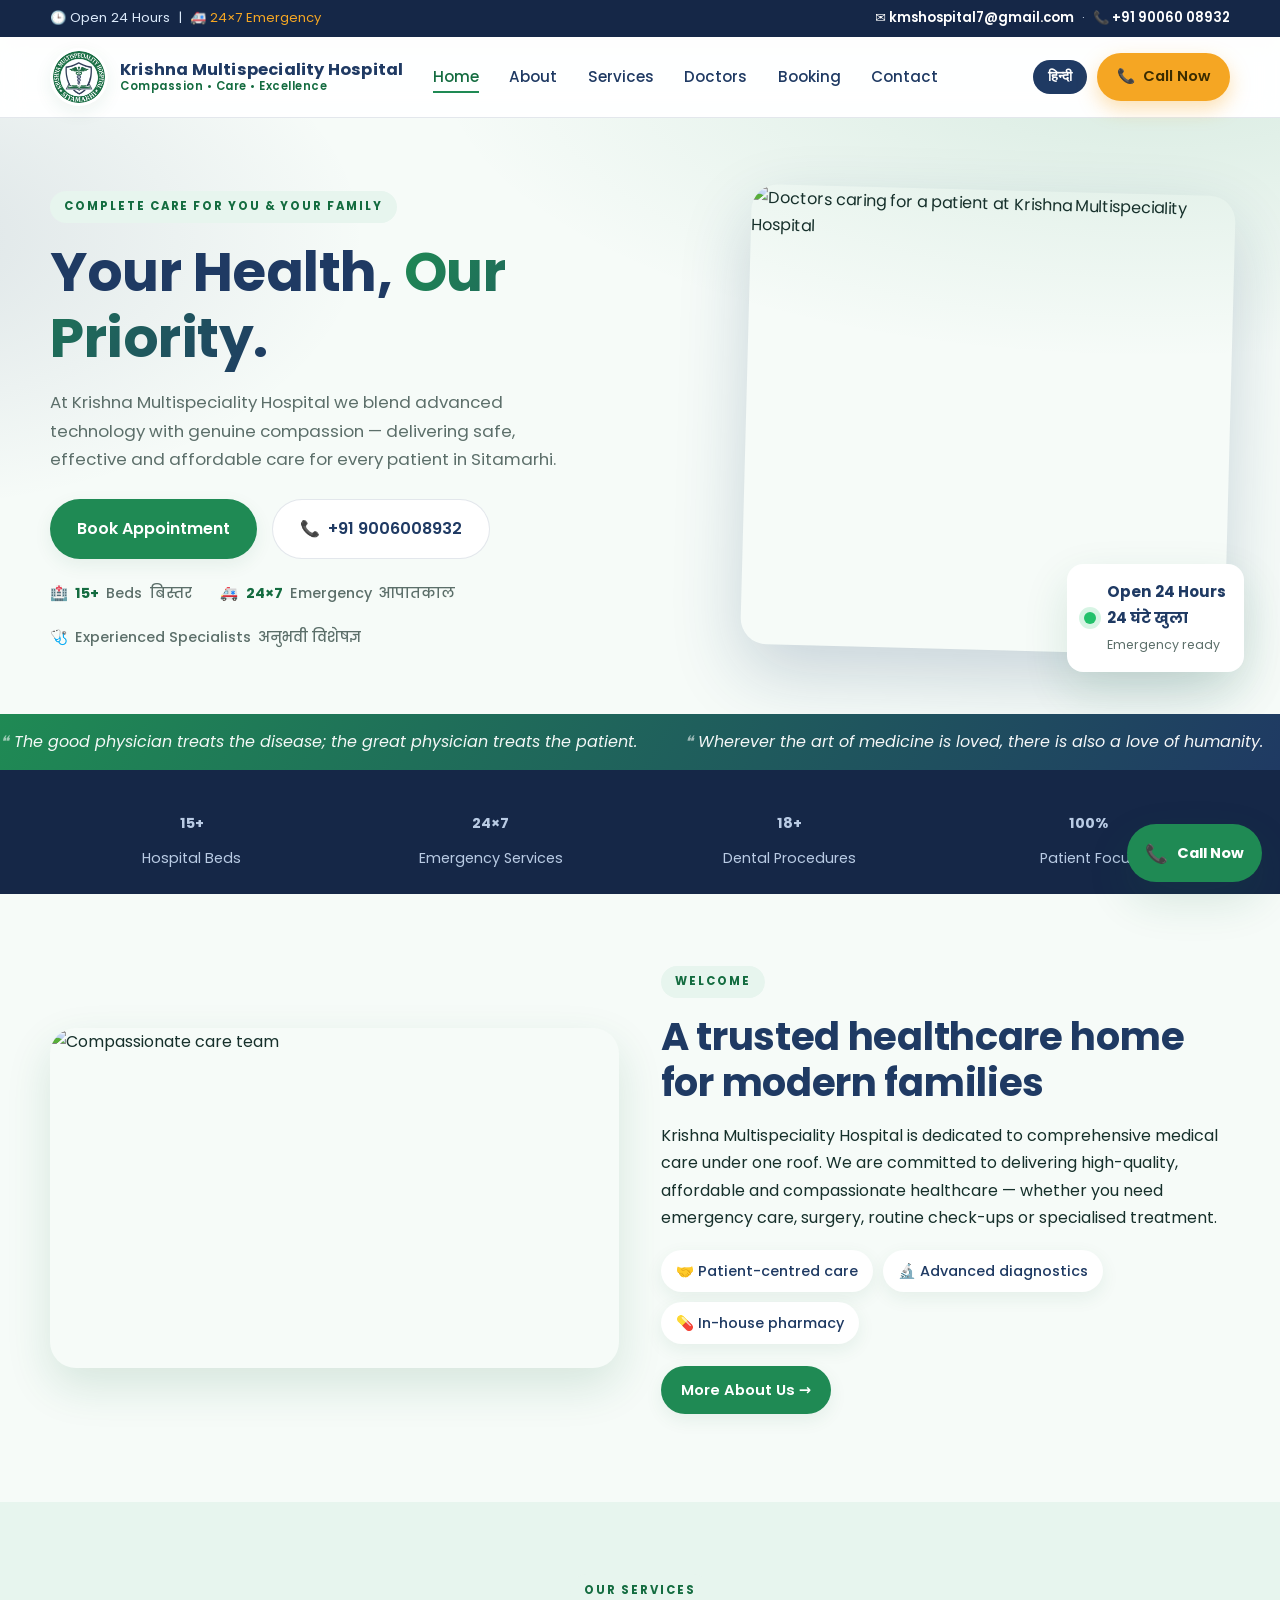
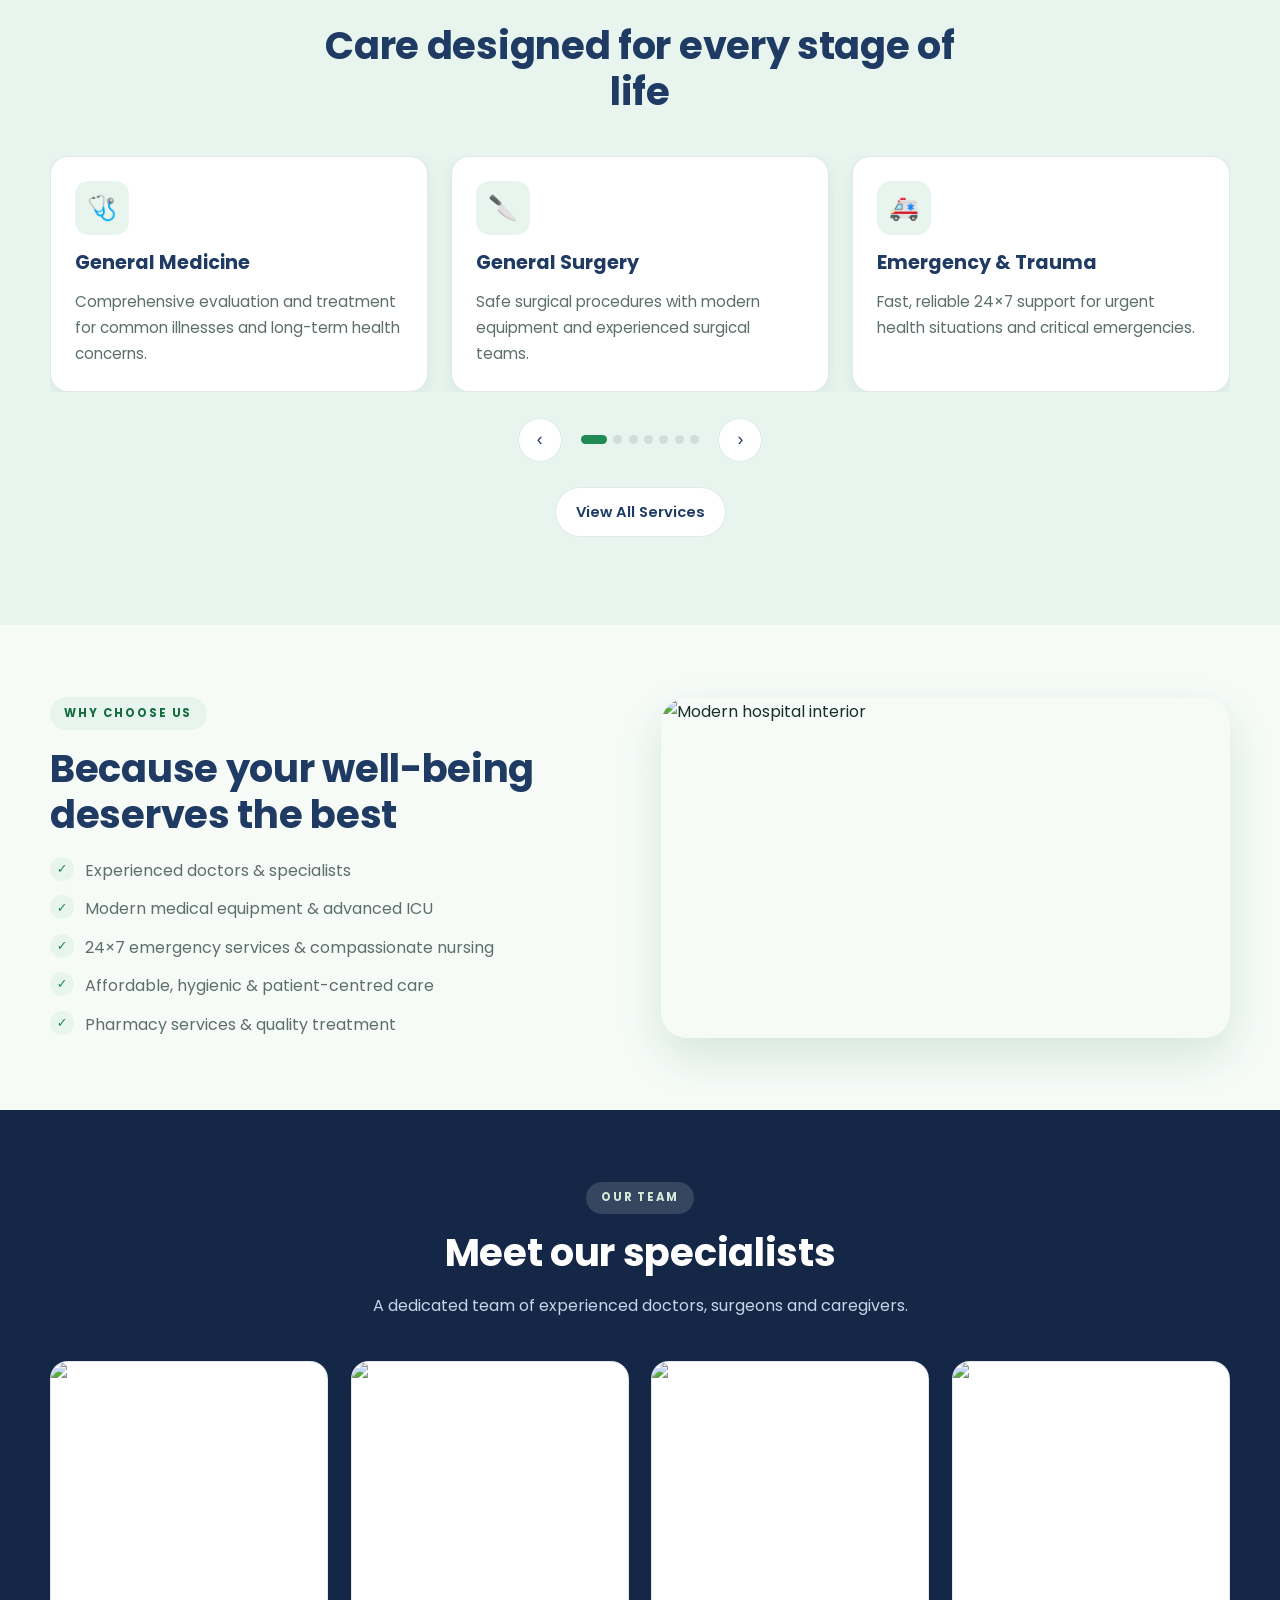
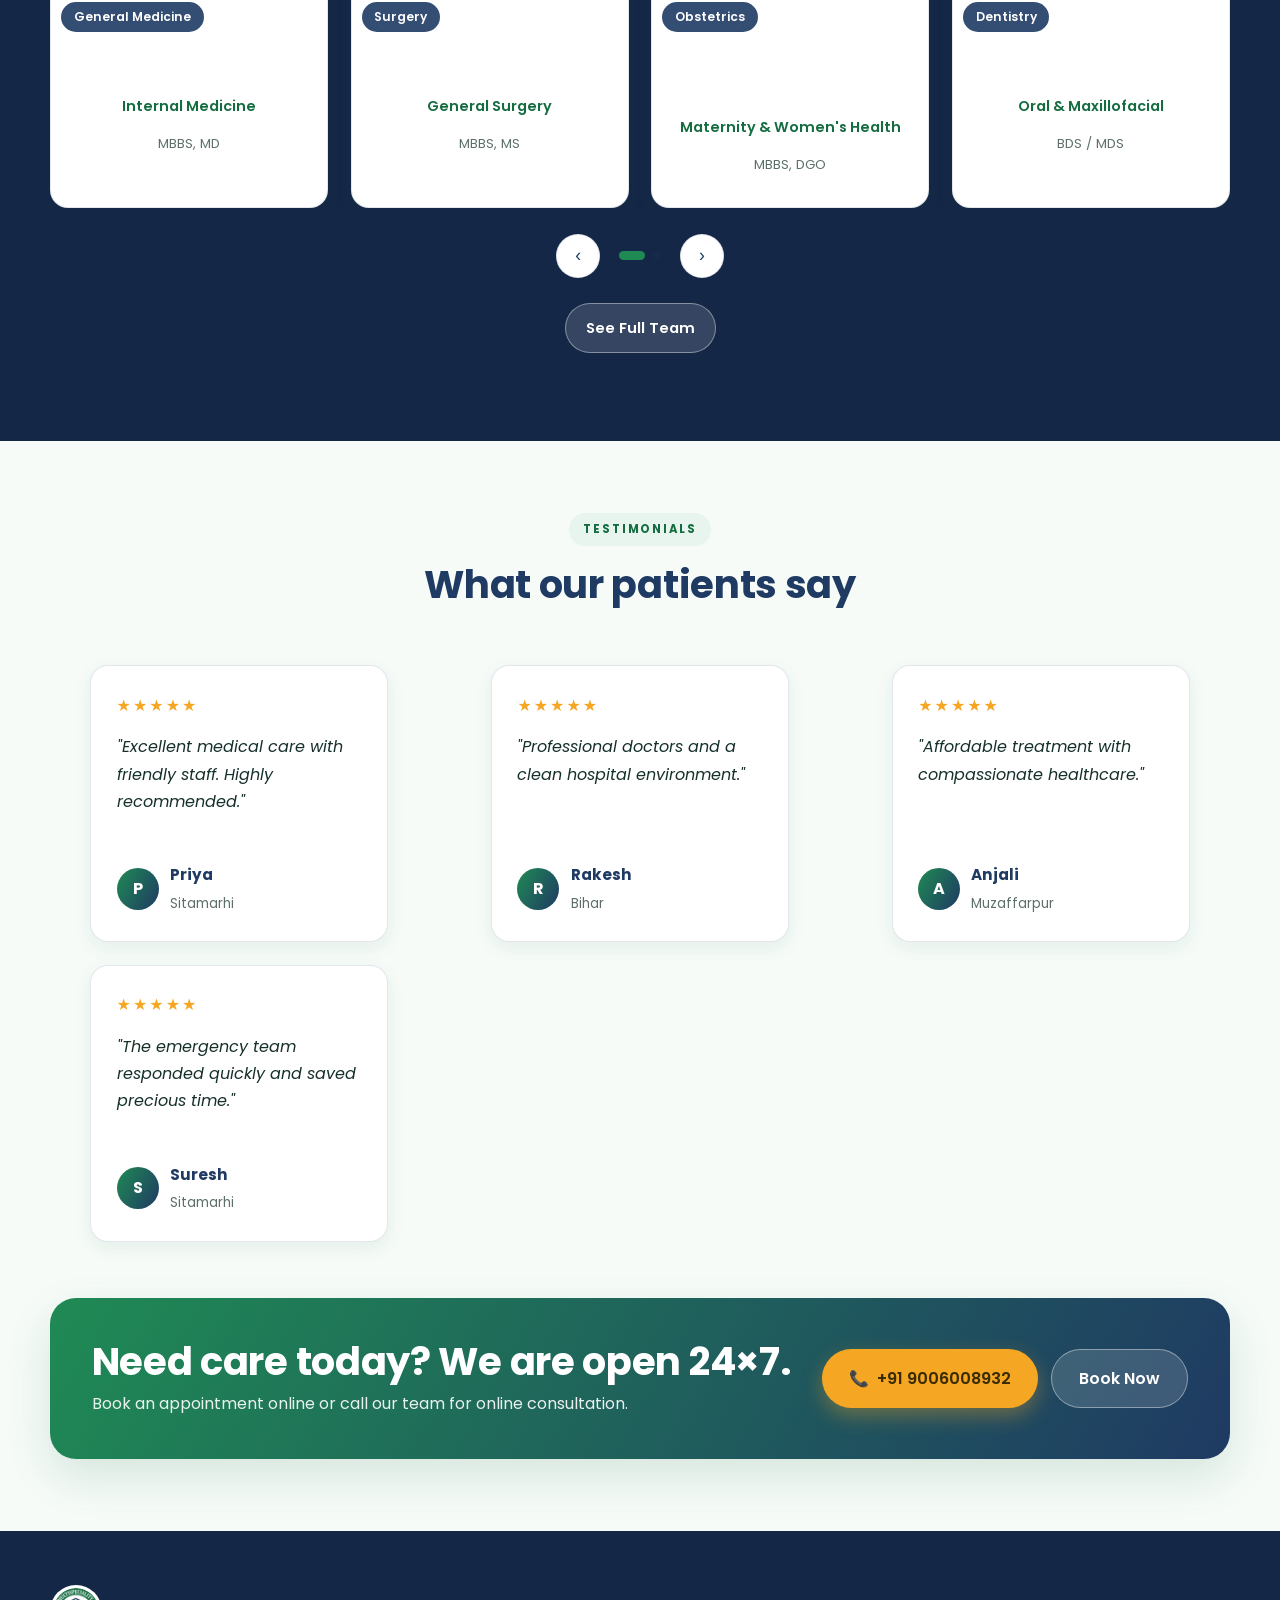
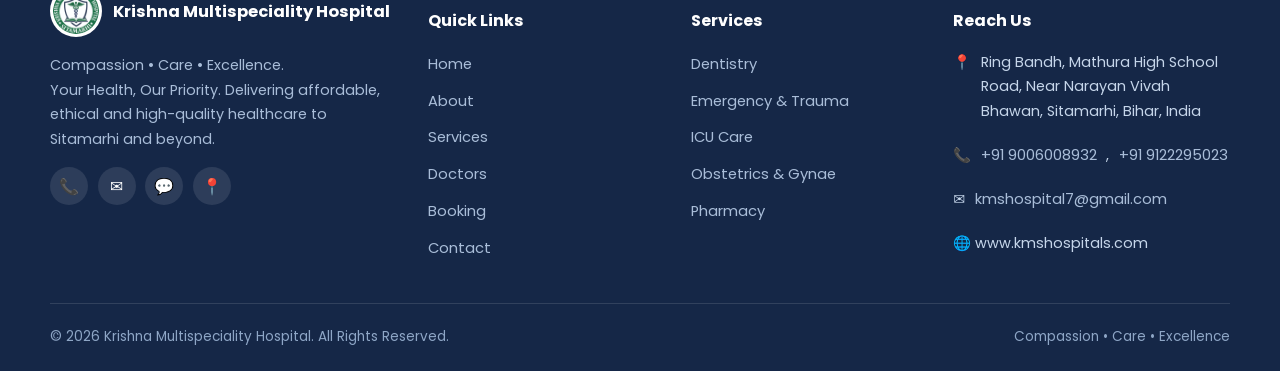
==== commit ddc18230: "google form add" ====
--- a/index.html
+++ b/index.html
@@ -238,20 +238,11 @@
             <h2 class="lang-en">What our patients say</h2>
             <h2 class="lang-hi">हमारे मरीज क्या कहते हैं</h2>
           </div>
-          <div class="slider reveal" data-slider data-perview="3" data-autoplay="true">
-            <div class="slider-viewport">
-              <div class="slider-track">
-                <blockquote class="card quote-card"><div class="stars">★★★★★</div><p class="lang-en">"Excellent medical care with friendly staff. Highly recommended."</p><p class="lang-hi">"मित्रवत स्टाफ के साथ उत्कृष्ट चिकित्सा देखभाल। अत्यधिक अनुशंसित।"</p><div class="who"><span class="avatar">P</span><span><b>Priya</b><br><small>Sitamarhi</small></span></div></blockquote>
-                <blockquote class="card quote-card"><div class="stars">★★★★★</div><p class="lang-en">"Professional doctors and a clean hospital environment."</p><p class="lang-hi">"पेशेवर डॉक्टर और स्वच्छ अस्पताल वातावरण।"</p><div class="who"><span class="avatar">R</span><span><b>Rakesh</b><br><small>Bihar</small></span></div></blockquote>
-                <blockquote class="card quote-card"><div class="stars">★★★★★</div><p class="lang-en">"Affordable treatment with compassionate healthcare."</p><p class="lang-hi">"करुणामय स्वास्थ्य सेवा के साथ किफायती उपचार।"</p><div class="who"><span class="avatar">A</span><span><b>Anjali</b><br><small>Muzaffarpur</small></span></div></blockquote>
-                <blockquote class="card quote-card"><div class="stars">★★★★★</div><p class="lang-en">"The emergency team responded quickly and saved precious time."</p><p class="lang-hi">"आपातकालीन टीम ने तेजी से प्रतिक्रिया दी और कीमती समय बचाया।"</p><div class="who"><span class="avatar">S</span><span><b>Suresh</b><br><small>Sitamarhi</small></span></div></blockquote>
-              </div>
-            </div>
-            <div class="slider-controls">
-              <button class="slider-btn" data-prev aria-label="Previous">‹</button>
-              <div class="slider-dots"></div>
-              <button class="slider-btn" data-next aria-label="Next">›</button>
-            </div>
+          <div class="card-grid testimonials-grid reveal">
+            <blockquote class="card quote-card"><div class="stars">★★★★★</div><p class="lang-en">"Excellent medical care with friendly staff. Highly recommended."</p><p class="lang-hi">"मित्रवत स्टाफ के साथ उत्कृष्ट चिकित्सा देखभाल। अत्यधिक अनुशंसित।"</p><div class="who"><span class="avatar">P</span><span><b>Priya</b><br><small>Sitamarhi</small></span></div></blockquote>
+            <blockquote class="card quote-card"><div class="stars">★★★★★</div><p class="lang-en">"Professional doctors and a clean hospital environment."</p><p class="lang-hi">"पेशेवर डॉक्टर और स्वच्छ अस्पताल वातावरण।"</p><div class="who"><span class="avatar">R</span><span><b>Rakesh</b><br><small>Bihar</small></span></div></blockquote>
+            <blockquote class="card quote-card"><div class="stars">★★★★★</div><p class="lang-en">"Affordable treatment with compassionate healthcare."</p><p class="lang-hi">"करुणामय स्वास्थ्य सेवा के साथ किफायती उपचार।"</p><div class="who"><span class="avatar">A</span><span><b>Anjali</b><br><small>Muzaffarpur</small></span></div></blockquote>
+            <blockquote class="card quote-card"><div class="stars">★★★★★</div><p class="lang-en">"The emergency team responded quickly and saved precious time."</p><p class="lang-hi">"आपातकालीन टीम ने तेजी से प्रतिक्रिया दी और कीमती समय बचाया।"</p><div class="who"><span class="avatar">S</span><span><b>Suresh</b><br><small>Sitamarhi</small></span></div></blockquote>
           </div>
         </div>
       </section>
--- a/css/style.css
+++ b/css/style.css
@@ -127,10 +127,11 @@
   display: flex;
   align-items: center;
   justify-content: space-between;
-  gap: 1.2rem;
+  gap: 1rem;
   padding: 0.7rem 0;
-}
-.brand { display: flex; align-items: center; gap: 0.75rem; }
+  flex-wrap: wrap;
+}
+.brand { display: flex; align-items: center; gap: 0.75rem; min-width: 0; }
 .brand-logo {
   height: 58px;
   width: 58px;
@@ -146,7 +147,17 @@
 .brand-title { color: var(--navy); font-weight: 700; font-size: 1.02rem; letter-spacing: 0.2px; }
 .brand-subtitle { font-size: 0.72rem; color: var(--green-dark); font-weight: 600; letter-spacing: 0.5px; }
 
-.header-actions { display: flex; align-items: center; gap: 0.6rem; }
+.header-actions {
+  display: flex;
+  align-items: center;
+  gap: 0.6rem;
+  margin-left: auto;
+}
+.header-desktop-actions {
+  display: flex;
+  align-items: center;
+  gap: 0.6rem;
+}
 
 /* ---------- Nav ---------- */
 .nav-shell { display: flex; align-items: center; gap: 0.2rem; }
@@ -434,13 +445,18 @@
 .slider-dots button.active { width: 26px; border-radius: 5px; background: var(--green); }
 
 /* ---------- Testimonials ---------- */
-.quote-card { padding: 1.6rem; display: flex; flex-direction: column; gap: 0.9rem; }
+.testimonials-grid { align-items: stretch; }
+.quote-card { padding: 1.6rem; display: flex; flex-direction: column; gap: 0.9rem; height: 100%; min-height: 220px; }
 .quote-card .stars { color: var(--accent); letter-spacing: 2px; }
-.quote-card p { color: var(--text); font-style: italic; margin: 0; }
+.quote-card p { color: var(--text); font-style: italic; margin: 0; flex: 1; }
 .quote-card .who { display: flex; align-items: center; gap: 0.7rem; margin-top: auto; }
 .quote-card .avatar { width: 42px; height: 42px; border-radius: 50%; background: var(--grad-brand); color: #fff; display: grid; place-items: center; font-weight: 700; }
 .quote-card .who b { color: var(--navy); font-size: 0.95rem; }
 .quote-card .who small { color: var(--muted); }
+
+@media (max-width: 620px) {
+  .quote-card { min-height: auto; }
+}
 
 /* ---------- Dental services chips ---------- */
 .chip-grid { display: grid; grid-template-columns: repeat(3, 1fr); gap: 0.7rem; margin-top: 1.5rem; }
@@ -481,7 +497,10 @@
 .map-card iframe { width: 100%; min-height: 360px; border: 0; border-radius: 14px; display: block; }
 
 .form-embed { background: #fff; border-radius: var(--radius); box-shadow: var(--shadow-sm); border: 1px solid var(--line); overflow: hidden; }
-.form-embed iframe { width: 100%; border: 0; display: block; min-height: 780px; }
+.form-embed iframe { width: 100%; border: 0; display: block; min-height: 780px; height: 100%; }
+@media (max-width: 620px) {
+  .form-embed iframe { min-height: 920px; }
+}
 .form-tabs { display: flex; gap: 0.5rem; margin-bottom: 1.5rem; flex-wrap: wrap; justify-content: center; }
 .form-tab { padding: 0.7rem 1.4rem; border-radius: 999px; border: 1.5px solid var(--line); background: #fff; color: var(--navy); font-weight: 600; cursor: pointer; transition: all 0.2s ease; }
 .form-tab.active { background: var(--green); color: #fff; border-color: var(--green); }
@@ -607,6 +626,8 @@
   }
   body.menu-open .nav-overlay { opacity: 1; visibility: visible; }
   .header-desktop-actions { display: none; }
+  .topbar-flex { gap: 0.7rem; }
+  .header-actions { margin-left: 0; }
 }
 
 @media (max-width: 620px) {
@@ -616,6 +637,9 @@
   .cta-band { text-align: center; justify-content: center; }
   .cta-band .cta-actions { justify-content: center; }
   .brand-subtitle { display: none; }
+  .brand-title { font-size: 0.92rem; }
+  .brand-logo { height: 46px; width: 46px; }
+  .lang-toggle { padding: 0.48rem 0.75rem; font-size: 0.8rem; }
   .topline { display: none; }
   .footer-bottom { justify-content: center; text-align: center; }
 }
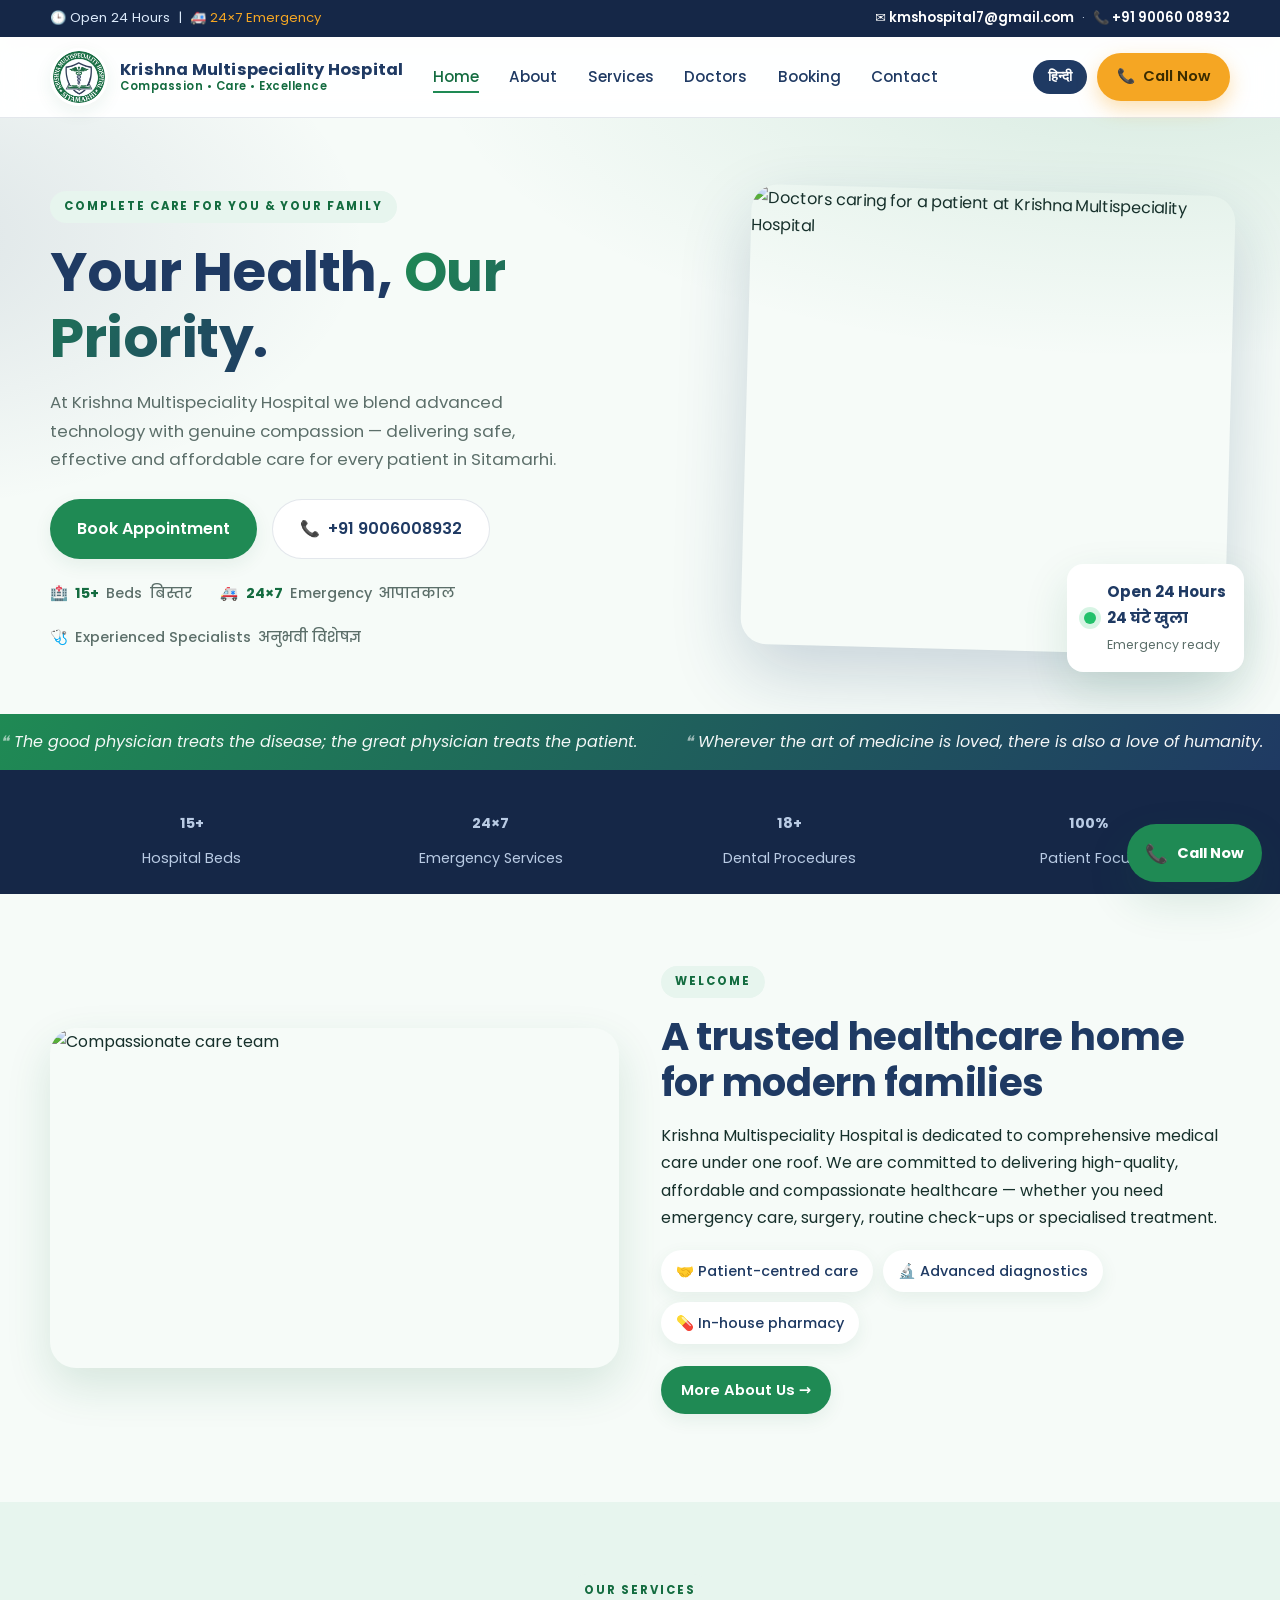
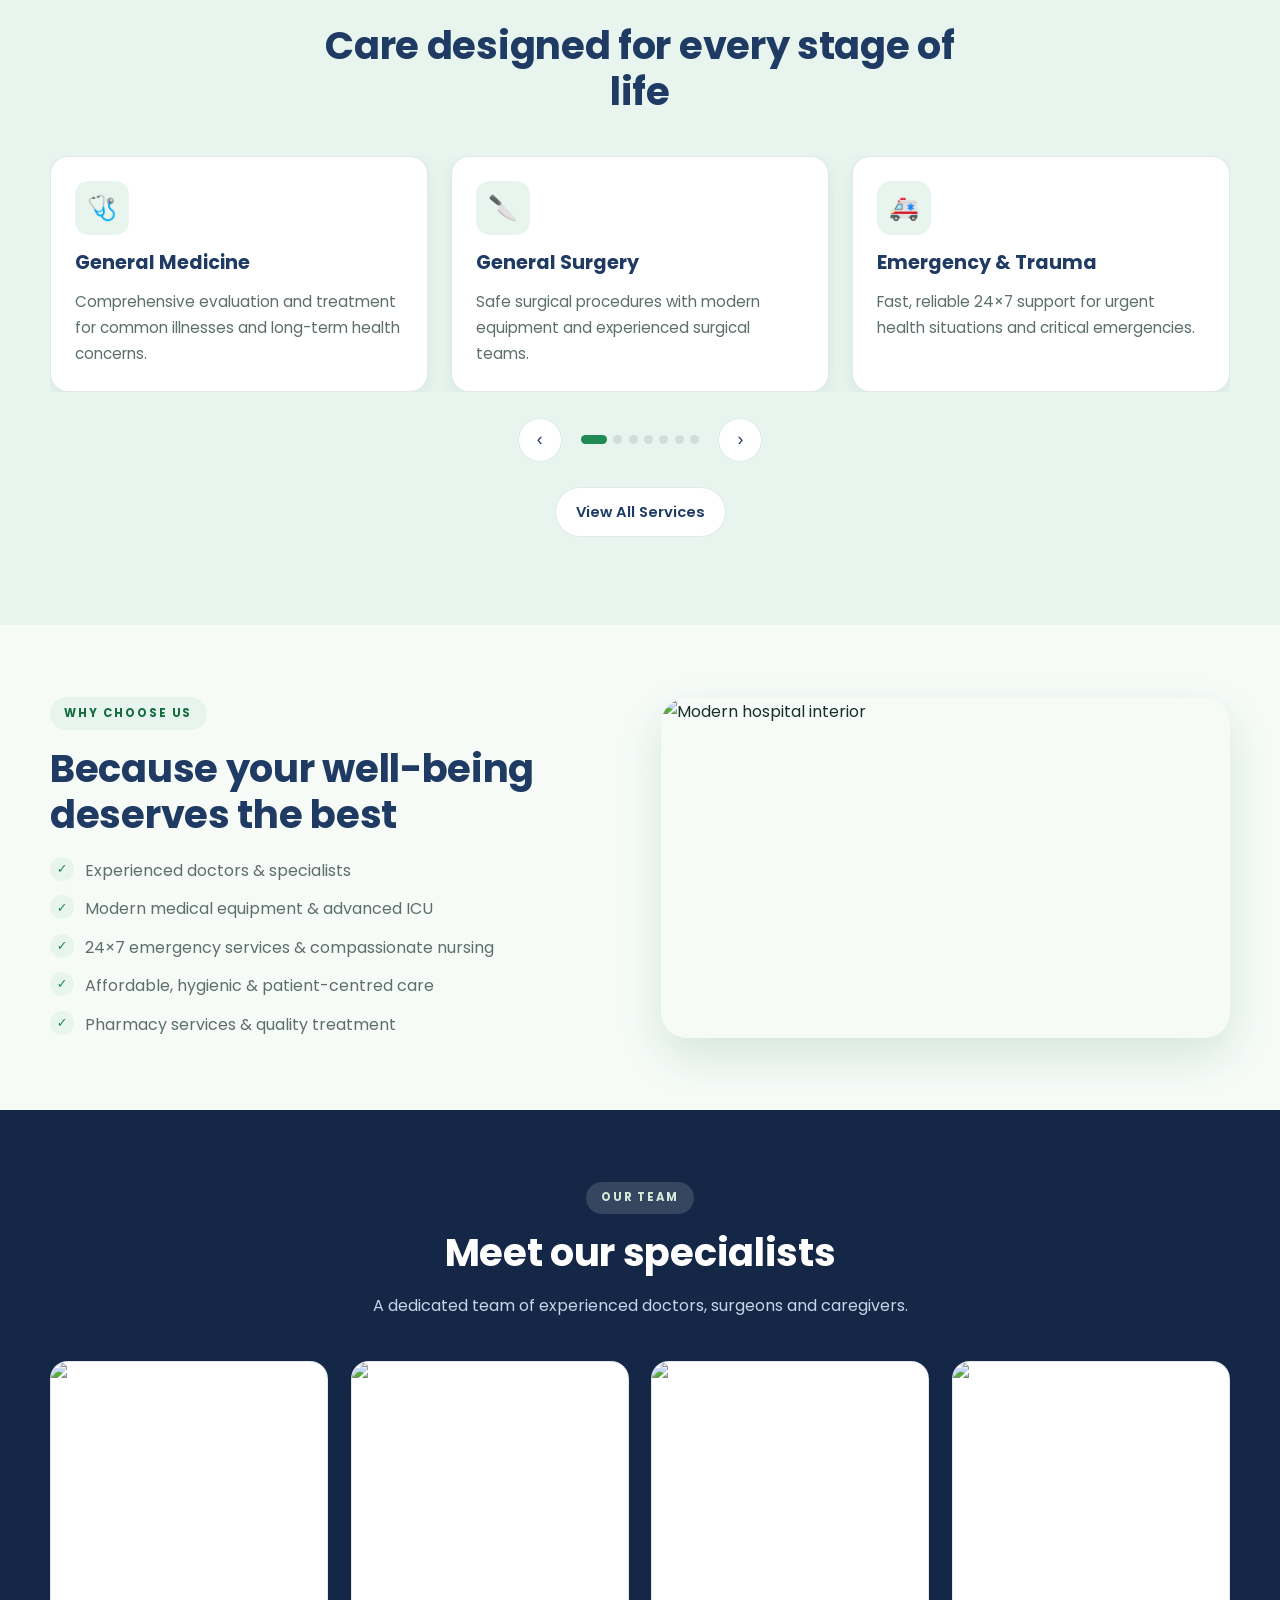
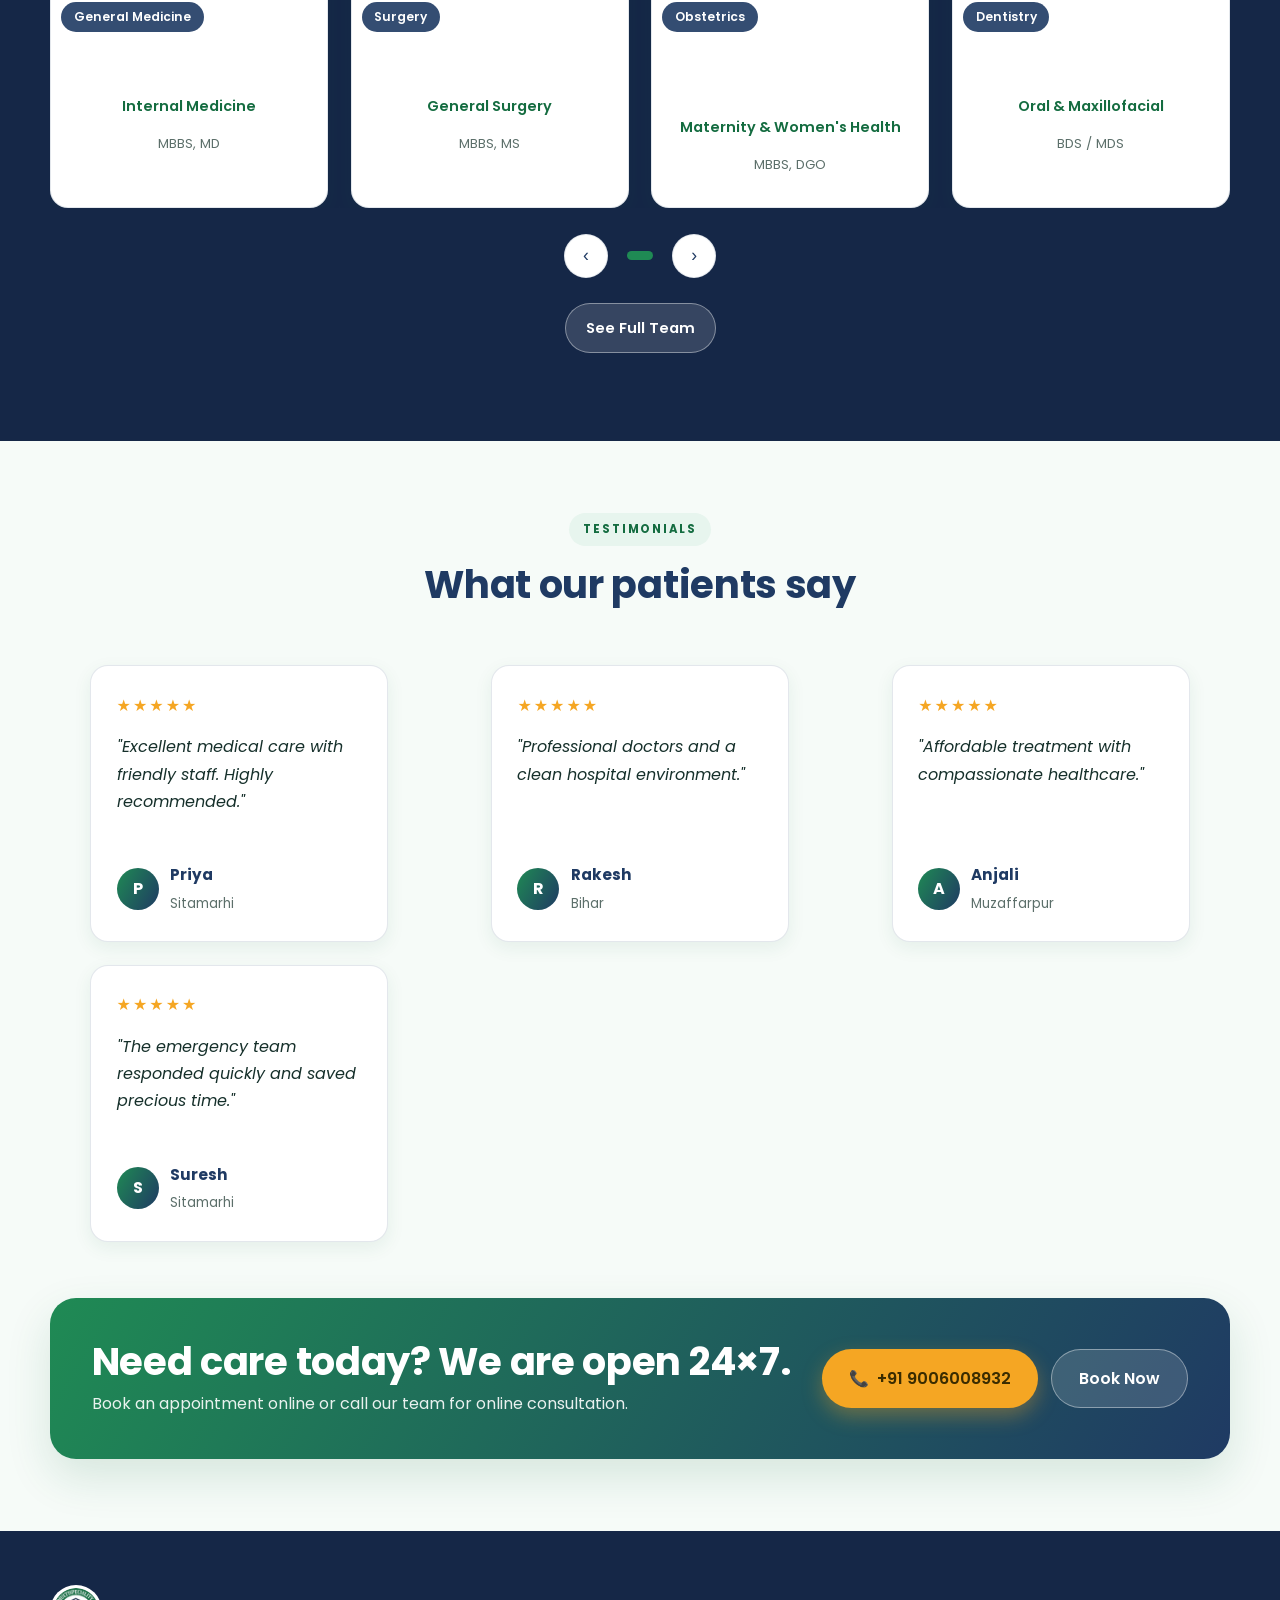
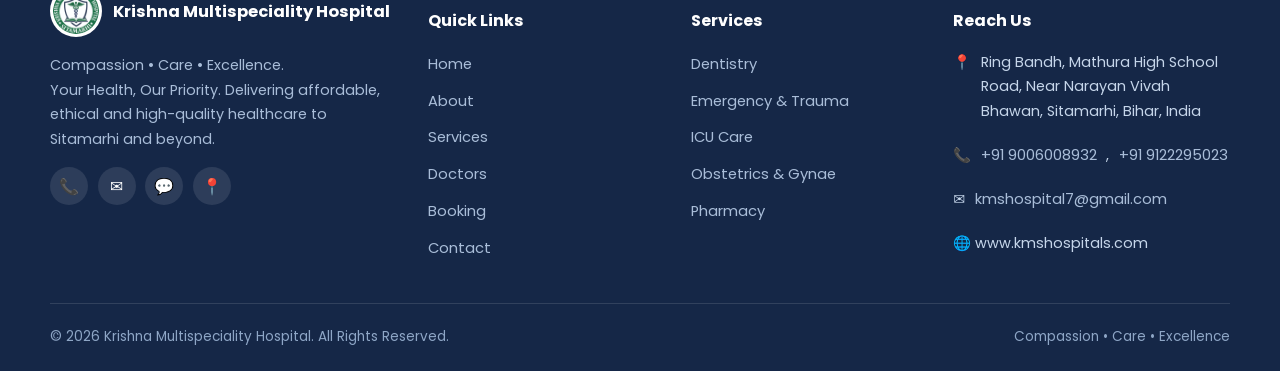
==== commit 8772a5ad: "remove intensive care doctor card" ====
--- a/index.html
+++ b/index.html
@@ -217,7 +217,6 @@
                 <article class="card doctor-card"><div class="doctor-photo"><img src="https://images.unsplash.com/photo-1622253692010-333f2da6031d?auto=format&fit=crop&w=500&q=80" alt="Surgeon"><span class="dept-tag lang-en">Surgery</span><span class="dept-tag lang-hi">सर्जरी</span></div><h3>Consultant Surgeon</h3><p class="role lang-en">General Surgery</p><p class="role lang-hi">सामान्य सर्जरी</p><p class="quals">MBBS, MS</p></article>
                 <article class="card doctor-card"><div class="doctor-photo"><img src="https://images.unsplash.com/photo-1594824476967-48c8b964273f?auto=format&fit=crop&w=500&q=80" alt="Gynaecologist"><span class="dept-tag lang-en">Obstetrics</span><span class="dept-tag lang-hi">प्रसूति</span></div><h3>Obstetrician & Gynaecologist</h3><p class="role lang-en">Maternity & Women's Health</p><p class="role lang-hi">मातृत्व एवं महिला स्वास्थ्य</p><p class="quals">MBBS, DGO</p></article>
                 <article class="card doctor-card"><div class="doctor-photo"><img src="https://images.unsplash.com/photo-1588776814546-1ffcf47267a5?auto=format&fit=crop&w=500&q=80" alt="Dental Surgeon"><span class="dept-tag lang-en">Dentistry</span><span class="dept-tag lang-hi">दंत चिकित्सा</span></div><h3>Dental Surgeon</h3><p class="role lang-en">Oral & Maxillofacial</p><p class="role lang-hi">ओरल एवं मैक्सिलोफेशियल</p><p class="quals">BDS / MDS</p></article>
-                <article class="card doctor-card"><div class="doctor-photo"><img src="https://images.unsplash.com/photo-1537368910025-700350fe46c7?auto=format&fit=crop&w=500&q=80" alt="Intensivist"><span class="dept-tag lang-en">ICU</span><span class="dept-tag lang-hi">आईसीयू</span></div><h3>Critical Care Physician</h3><p class="role lang-en">Intensive Care</p><p class="role lang-hi">गहन चिकित्सा</p><p class="quals">MBBS, IDCCM</p></article>
               </div>
             </div>
             <div class="slider-controls">
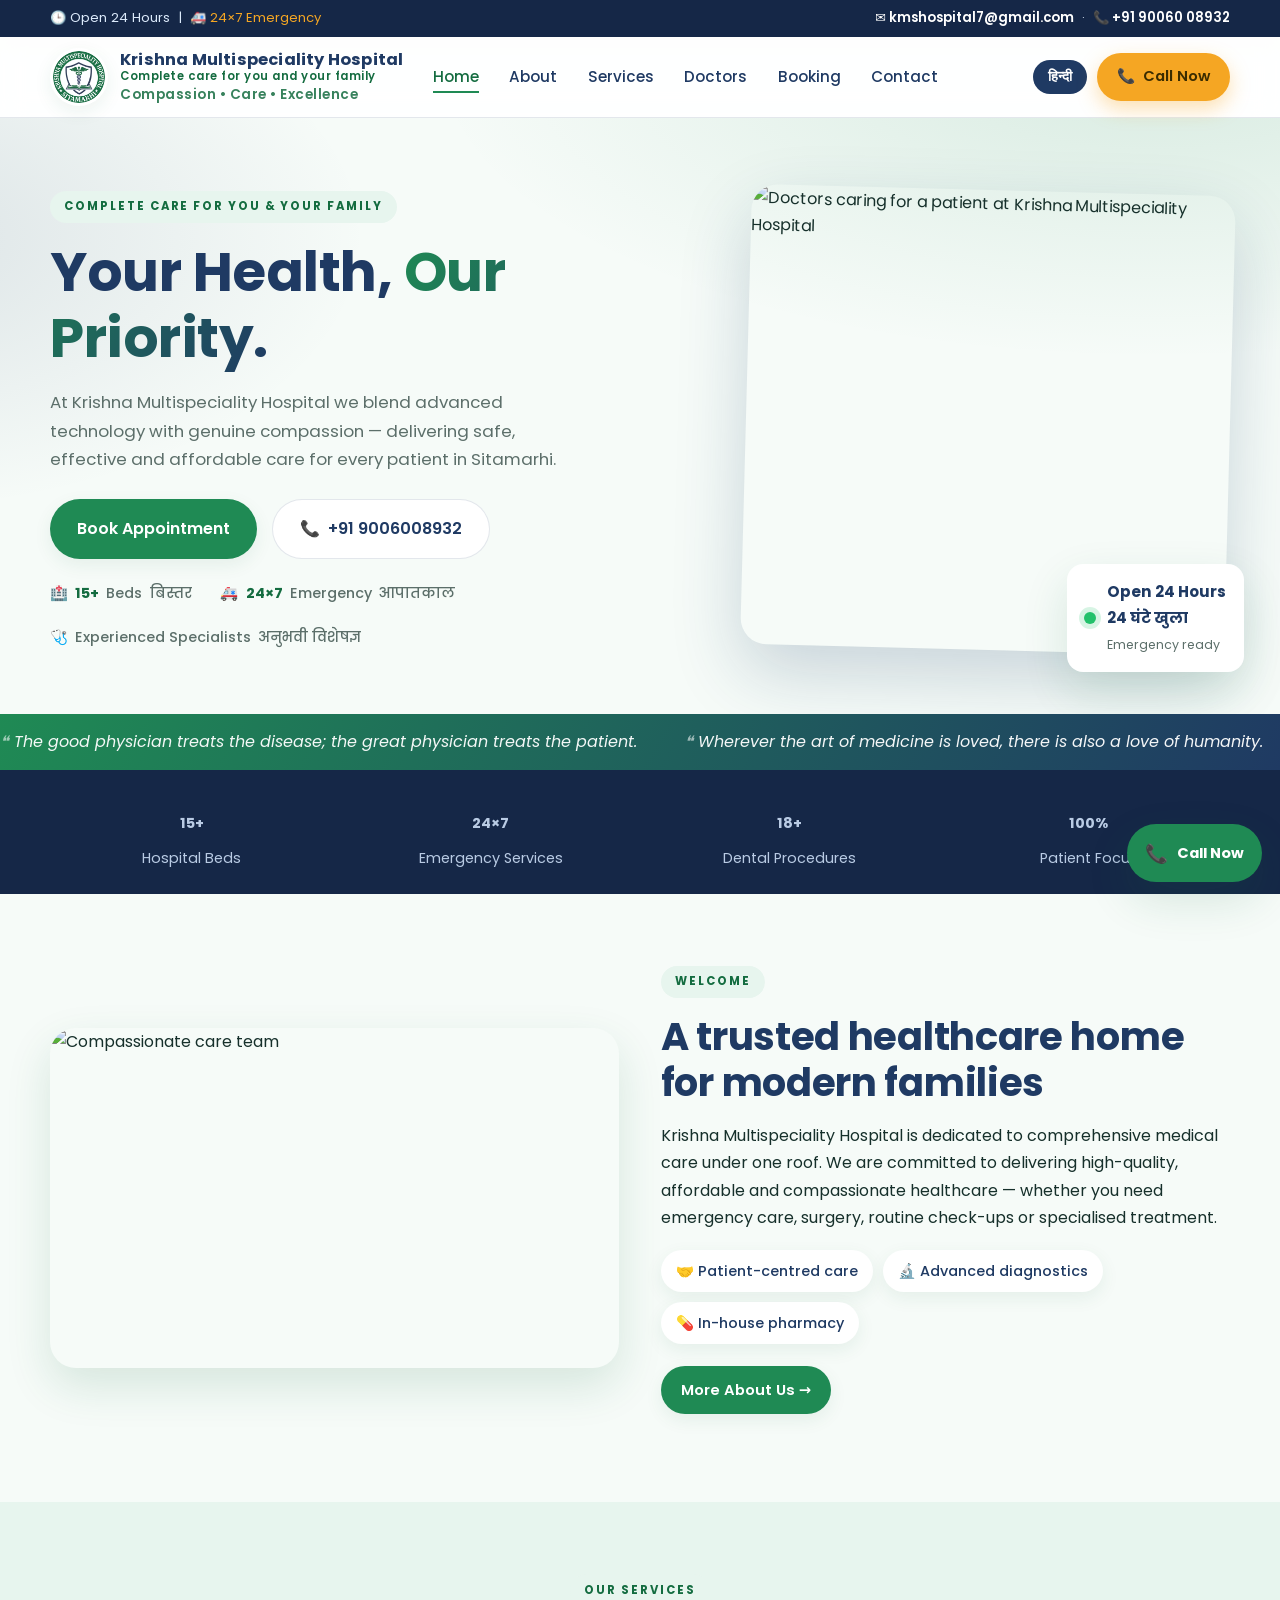
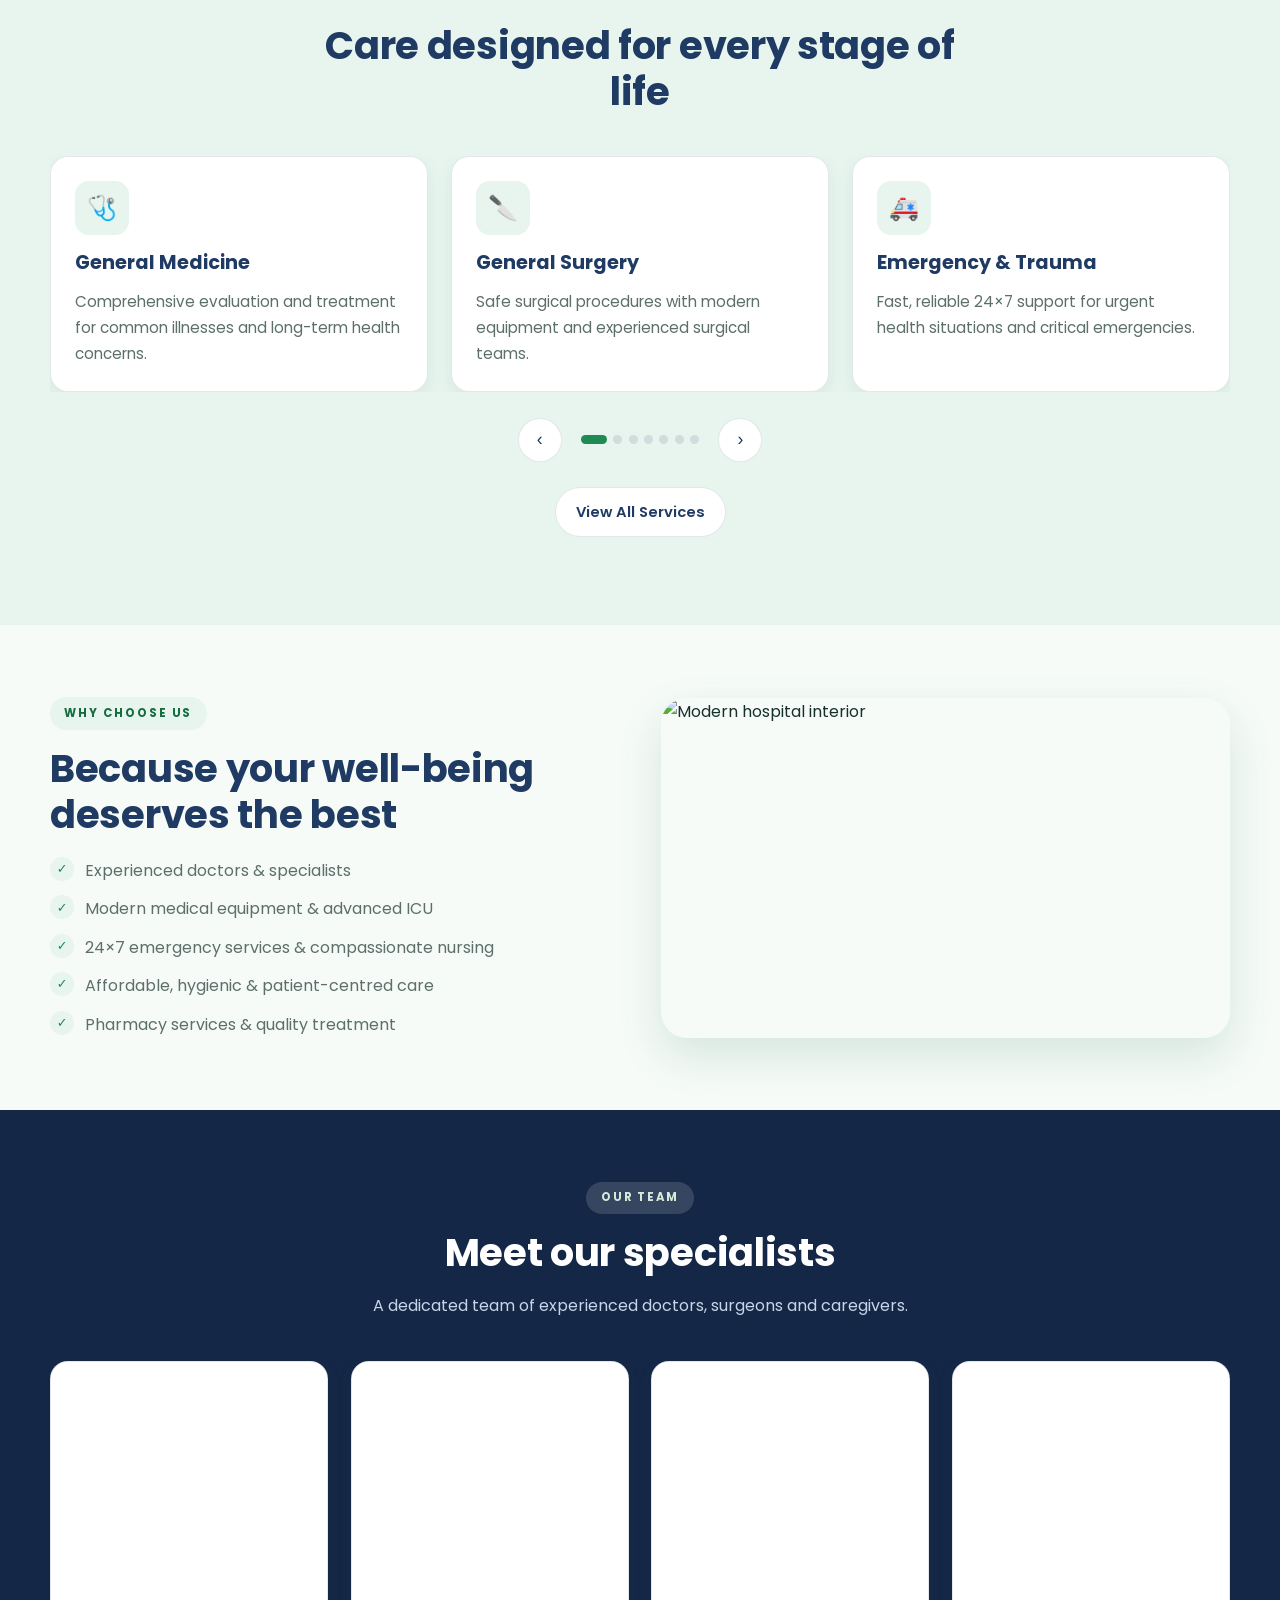
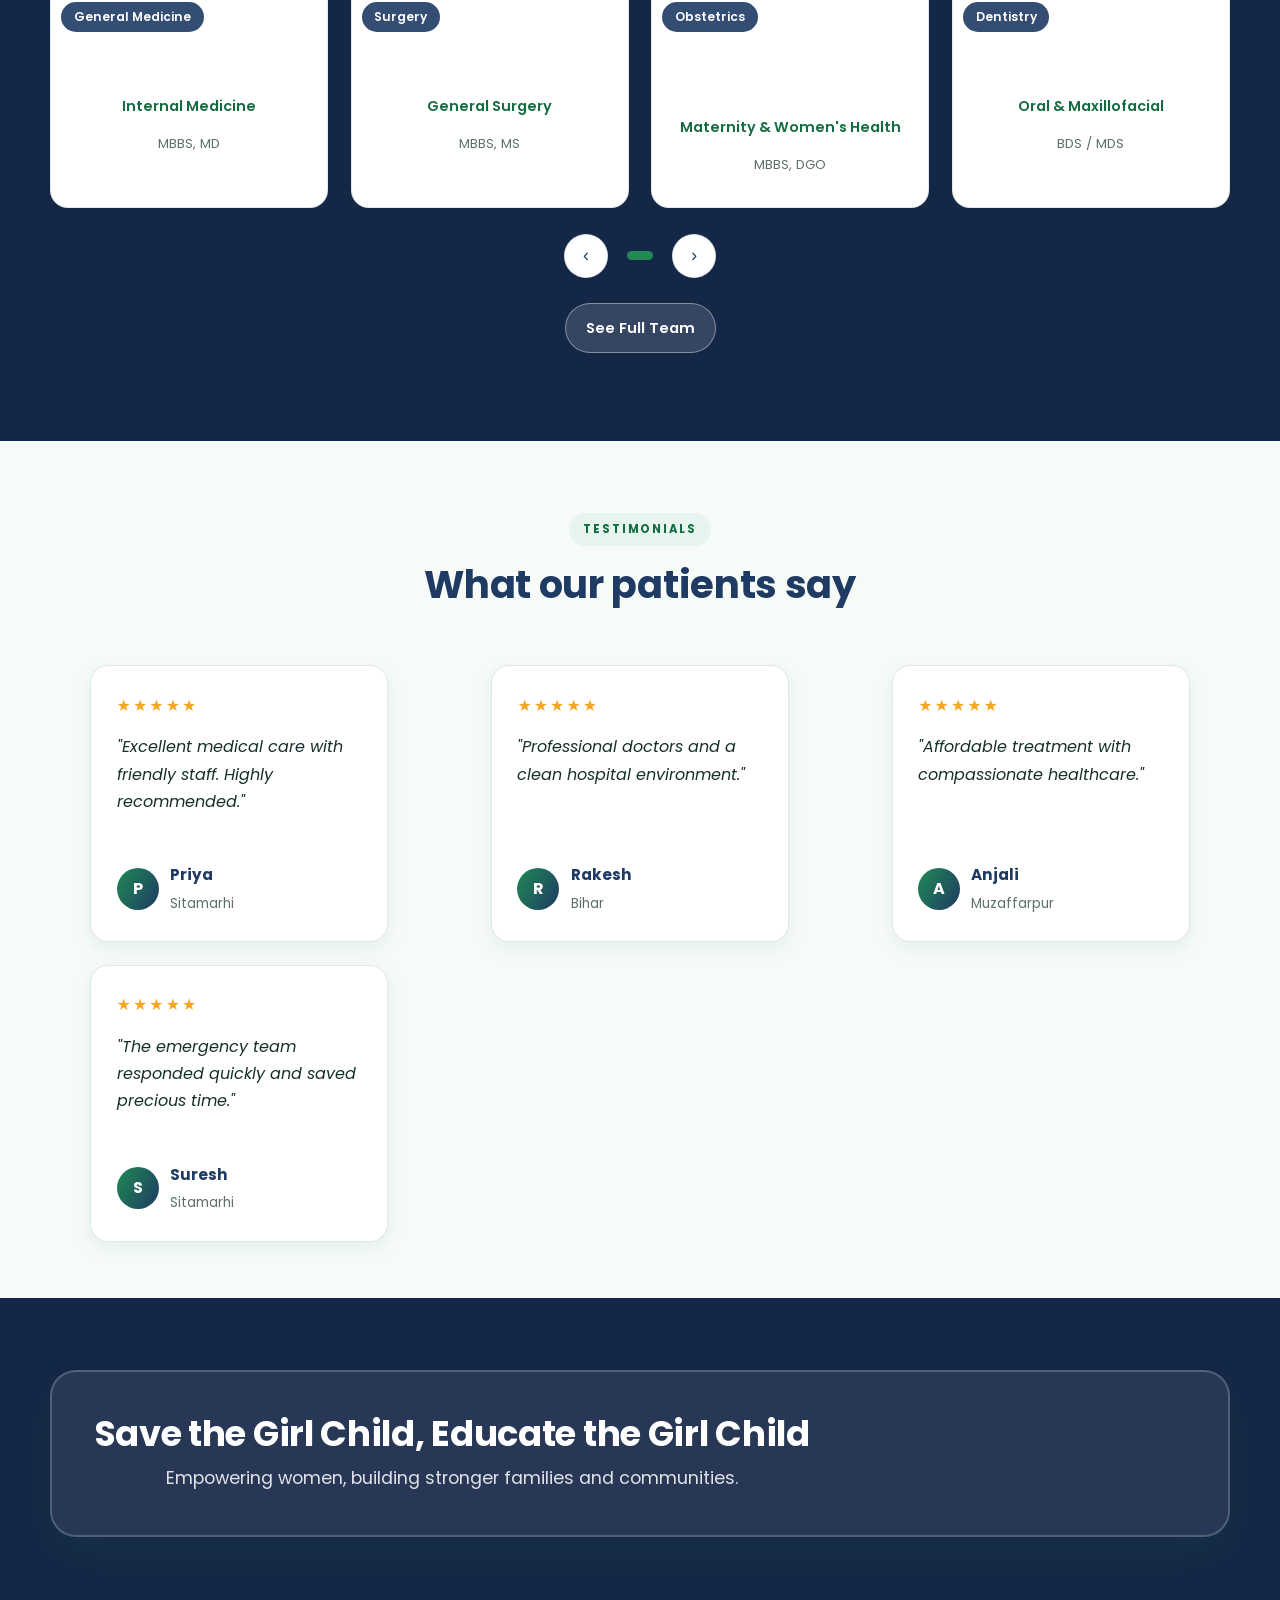
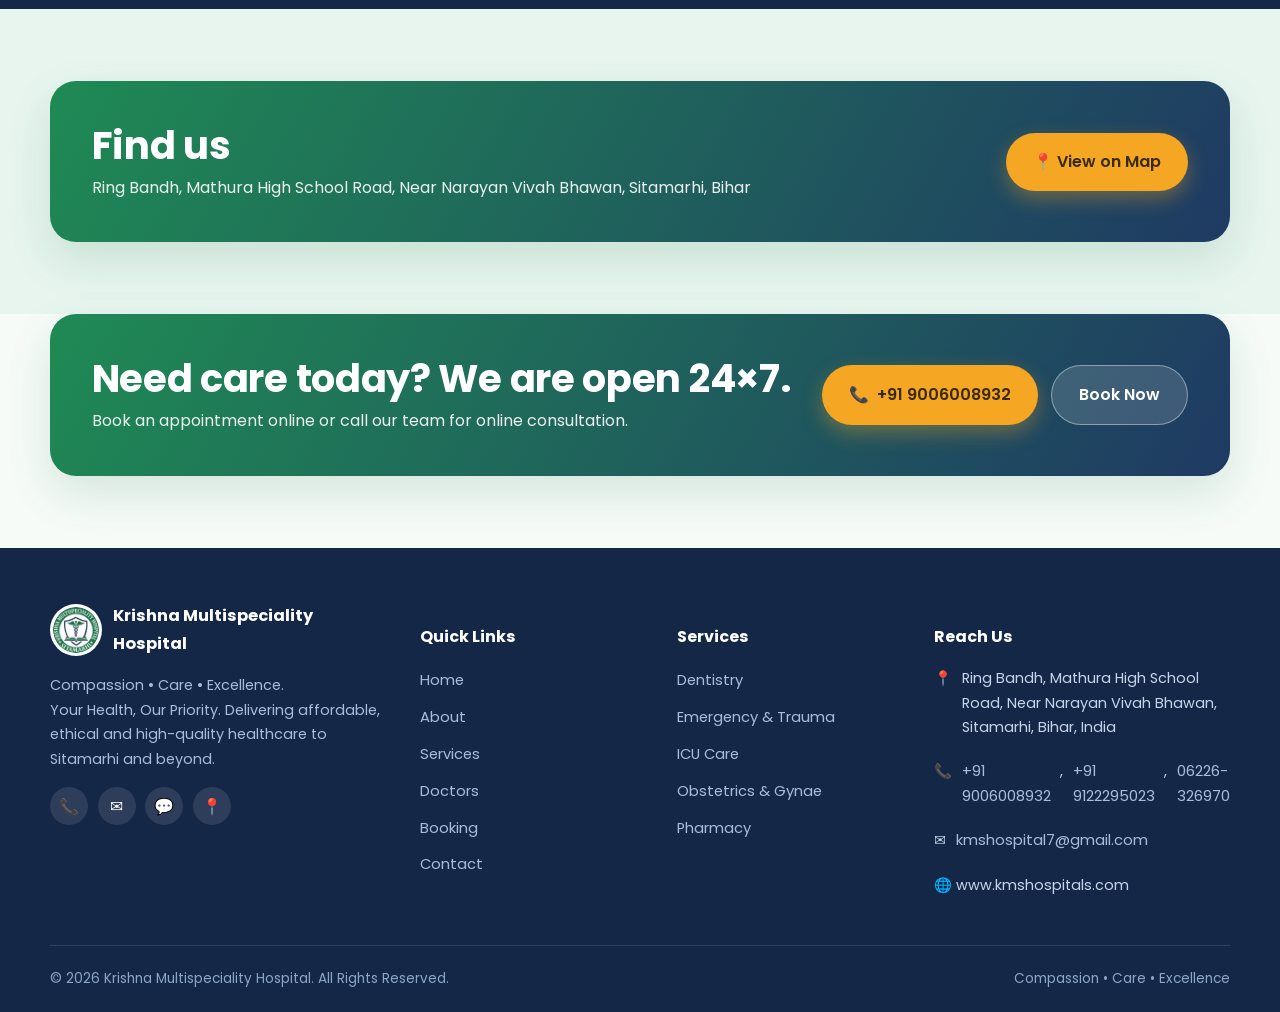
==== commit 2ee8072c: "Update website with location, landline, doctor placeholder images, and slogans - Add Google Maps loc" ====
--- a/index.html
+++ b/index.html
@@ -213,10 +213,10 @@
           <div class="slider reveal" data-slider data-perview="4" data-autoplay="true">
             <div class="slider-viewport">
               <div class="slider-track">
-                <article class="card doctor-card"><div class="doctor-photo"><img src="https://images.unsplash.com/photo-1612349317150-e413f6a5b16d?auto=format&fit=crop&w=500&q=80" alt="Physician"><span class="dept-tag lang-en">General Medicine</span><span class="dept-tag lang-hi">सामान्य चिकित्सा</span></div><h3>Consultant Physician</h3><p class="role lang-en">Internal Medicine</p><p class="role lang-hi">आंतरिक चिकित्सा</p><p class="quals">MBBS, MD</p></article>
-                <article class="card doctor-card"><div class="doctor-photo"><img src="https://images.unsplash.com/photo-1622253692010-333f2da6031d?auto=format&fit=crop&w=500&q=80" alt="Surgeon"><span class="dept-tag lang-en">Surgery</span><span class="dept-tag lang-hi">सर्जरी</span></div><h3>Consultant Surgeon</h3><p class="role lang-en">General Surgery</p><p class="role lang-hi">सामान्य सर्जरी</p><p class="quals">MBBS, MS</p></article>
-                <article class="card doctor-card"><div class="doctor-photo"><img src="https://images.unsplash.com/photo-1594824476967-48c8b964273f?auto=format&fit=crop&w=500&q=80" alt="Gynaecologist"><span class="dept-tag lang-en">Obstetrics</span><span class="dept-tag lang-hi">प्रसूति</span></div><h3>Obstetrician & Gynaecologist</h3><p class="role lang-en">Maternity & Women's Health</p><p class="role lang-hi">मातृत्व एवं महिला स्वास्थ्य</p><p class="quals">MBBS, DGO</p></article>
-                <article class="card doctor-card"><div class="doctor-photo"><img src="https://images.unsplash.com/photo-1588776814546-1ffcf47267a5?auto=format&fit=crop&w=500&q=80" alt="Dental Surgeon"><span class="dept-tag lang-en">Dentistry</span><span class="dept-tag lang-hi">दंत चिकित्सा</span></div><h3>Dental Surgeon</h3><p class="role lang-en">Oral & Maxillofacial</p><p class="role lang-hi">ओरल एवं मैक्सिलोफेशियल</p><p class="quals">BDS / MDS</p></article>
+                <article class="card doctor-card"><div class="doctor-photo"><img src="assets/doctor-placeholder.svg" alt="Physician"><span class="dept-tag lang-en">General Medicine</span><span class="dept-tag lang-hi">सामान्य चिकित्सा</span></div><h3>Consultant Physician</h3><p class="role lang-en">Internal Medicine</p><p class="role lang-hi">आंतरिक चिकित्सा</p><p class="quals">MBBS, MD</p></article>
+                <article class="card doctor-card"><div class="doctor-photo"><img src="assets/doctor-placeholder.svg" alt="Surgeon"><span class="dept-tag lang-en">Surgery</span><span class="dept-tag lang-hi">सर्जरी</span></div><h3>Consultant Surgeon</h3><p class="role lang-en">General Surgery</p><p class="role lang-hi">सामान्य सर्जरी</p><p class="quals">MBBS, MS</p></article>
+                <article class="card doctor-card"><div class="doctor-photo"><img src="assets/doctor-placeholder.svg" alt="Gynaecologist"><span class="dept-tag lang-en">Obstetrics</span><span class="dept-tag lang-hi">प्रसूति</span></div><h3>Obstetrician & Gynaecologist</h3><p class="role lang-en">Maternity & Women's Health</p><p class="role lang-hi">मातृत्व एवं महिला स्वास्थ्य</p><p class="quals">MBBS, DGO</p></article>
+                <article class="card doctor-card"><div class="doctor-photo"><img src="assets/doctor-placeholder.svg" alt="Dental Surgeon"><span class="dept-tag lang-en">Dentistry</span><span class="dept-tag lang-hi">दंत चिकित्सा</span></div><h3>Dental Surgeon</h3><p class="role lang-en">Oral & Maxillofacial</p><p class="role lang-hi">ओरल एवं मैक्सिलोफेशियल</p><p class="quals">BDS / MDS</p></article>
               </div>
             </div>
             <div class="slider-controls">
@@ -247,6 +247,42 @@
       </section>
 
       <!-- CTA -->
+      <!-- SOCIAL RESPONSIBILITY -->
+      <section class="section section-navy">
+        <div class="container">
+          <div class="cta-band reveal" style="background: rgba(255,255,255,0.08); border: 2px solid rgba(255,255,255,0.2)">
+            <div style="text-align: center">
+              <h2 style="font-size: 2.2rem; margin-bottom: 0.5rem">
+                <span class="lang-en">Save the Girl Child, Educate the Girl Child</span>
+                <span class="lang-hi">बेटी बचाओ, बेटी पढ़ाओ</span>
+              </h2>
+              <p style="font-size: 1.1rem; opacity: 0.95">
+                <span class="lang-en">Empowering women, building stronger families and communities.</span>
+                <span class="lang-hi">महिलाओं को सशक्त बनाना, मजबूत परिवार और समुदाय का निर्माण।</span>
+              </p>
+            </div>
+          </div>
+        </div>
+      </section>
+
+      <!-- LOCATION -->
+      <section class="section section-alt">
+        <div class="container">
+          <div class="cta-band reveal">
+            <div>
+              <h2 class="lang-en">Find us</h2>
+              <h2 class="lang-hi">हमें खोजें</h2>
+              <p class="lang-en">Ring Bandh, Mathura High School Road, Near Narayan Vivah Bhawan, Sitamarhi, Bihar</p>
+              <p class="lang-hi">रिंग बंध, मथुरा हाई स्कूल रोड, नारायण विवाह भवन के पास, सीतामढ़ी, बिहार</p>
+            </div>
+            <div class="cta-actions">
+              <a class="btn btn-call btn-lg" href="https://maps.app.goo.gl/R2QqtGAFG4zEfzXdA" target="_blank" rel="noopener"><span class="lang-en">📍 View on Map</span><span class="lang-hi">📍 मैप पर देखें</span></a>
+            </div>
+          </div>
+        </div>
+      </section>
+
+      <!-- FINAL CTA -->
       <section class="section" style="padding-top:0">
         <div class="container">
           <div class="cta-band reveal">
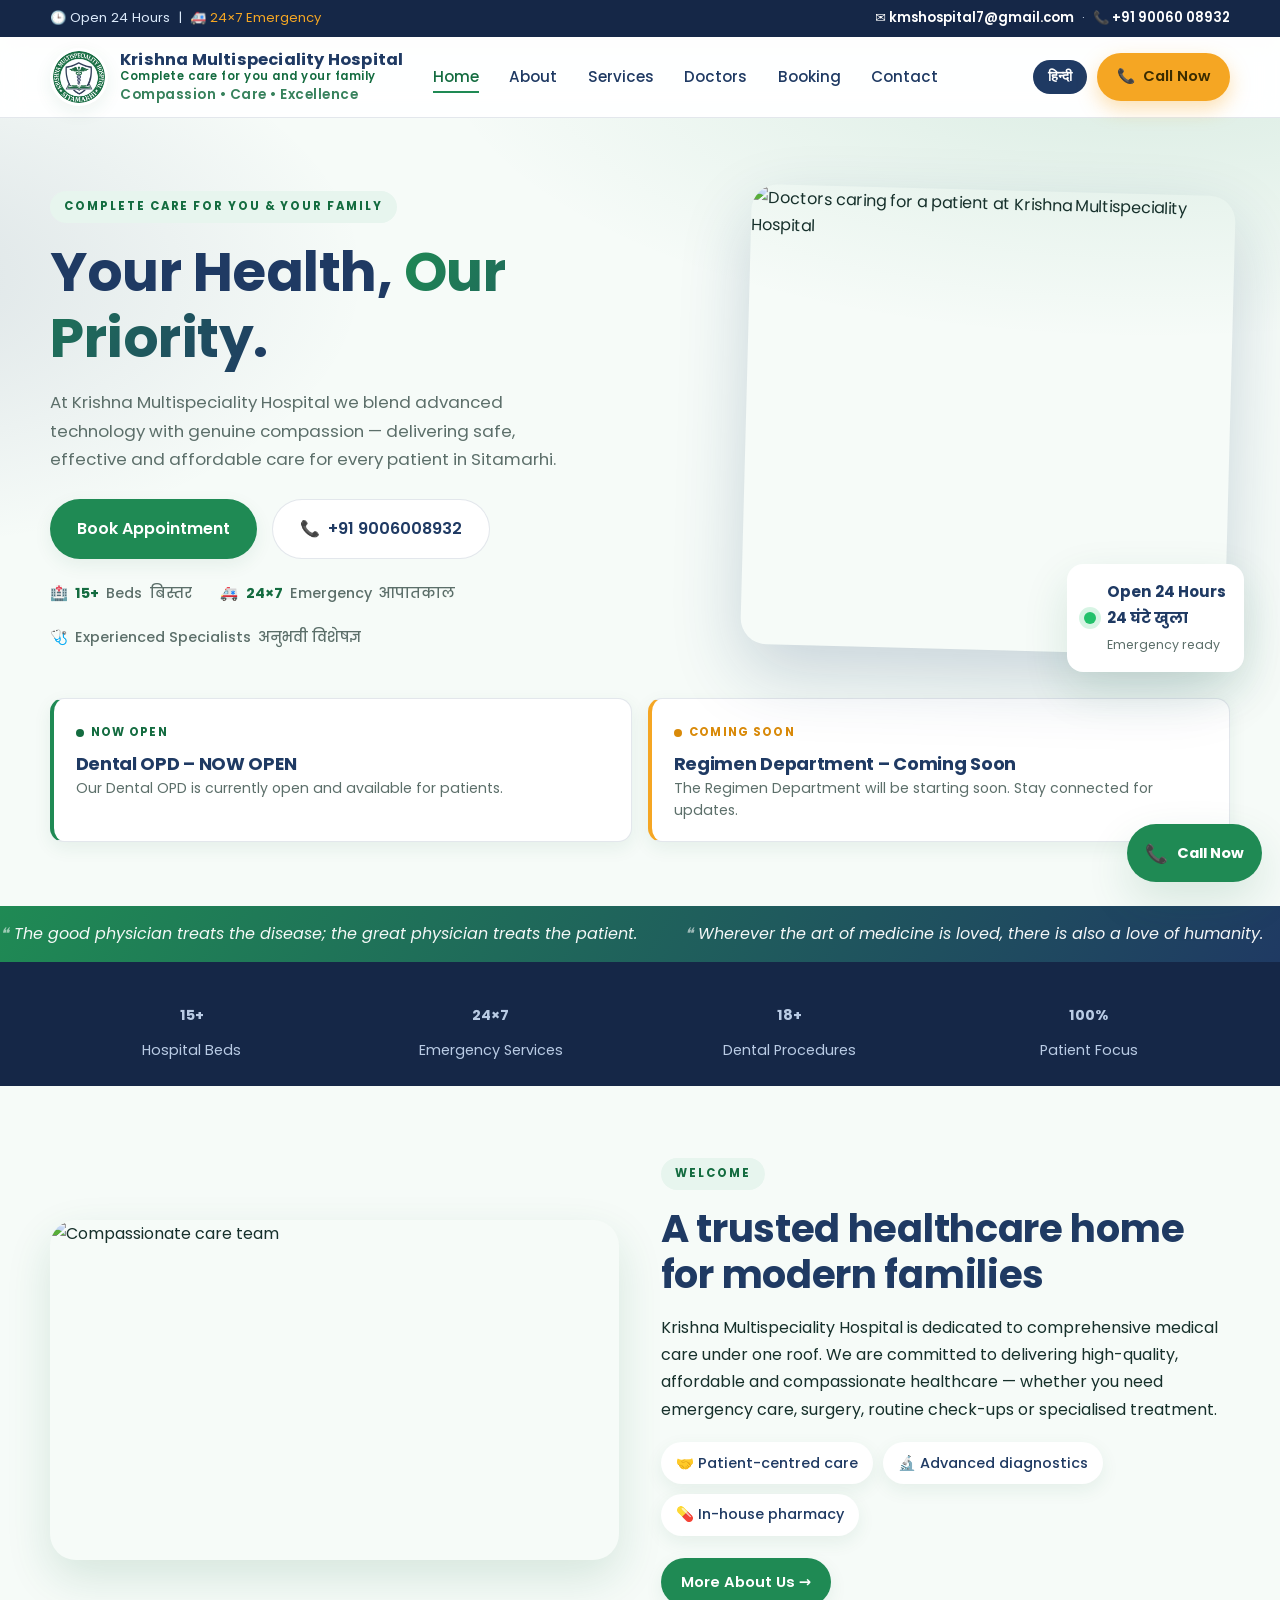
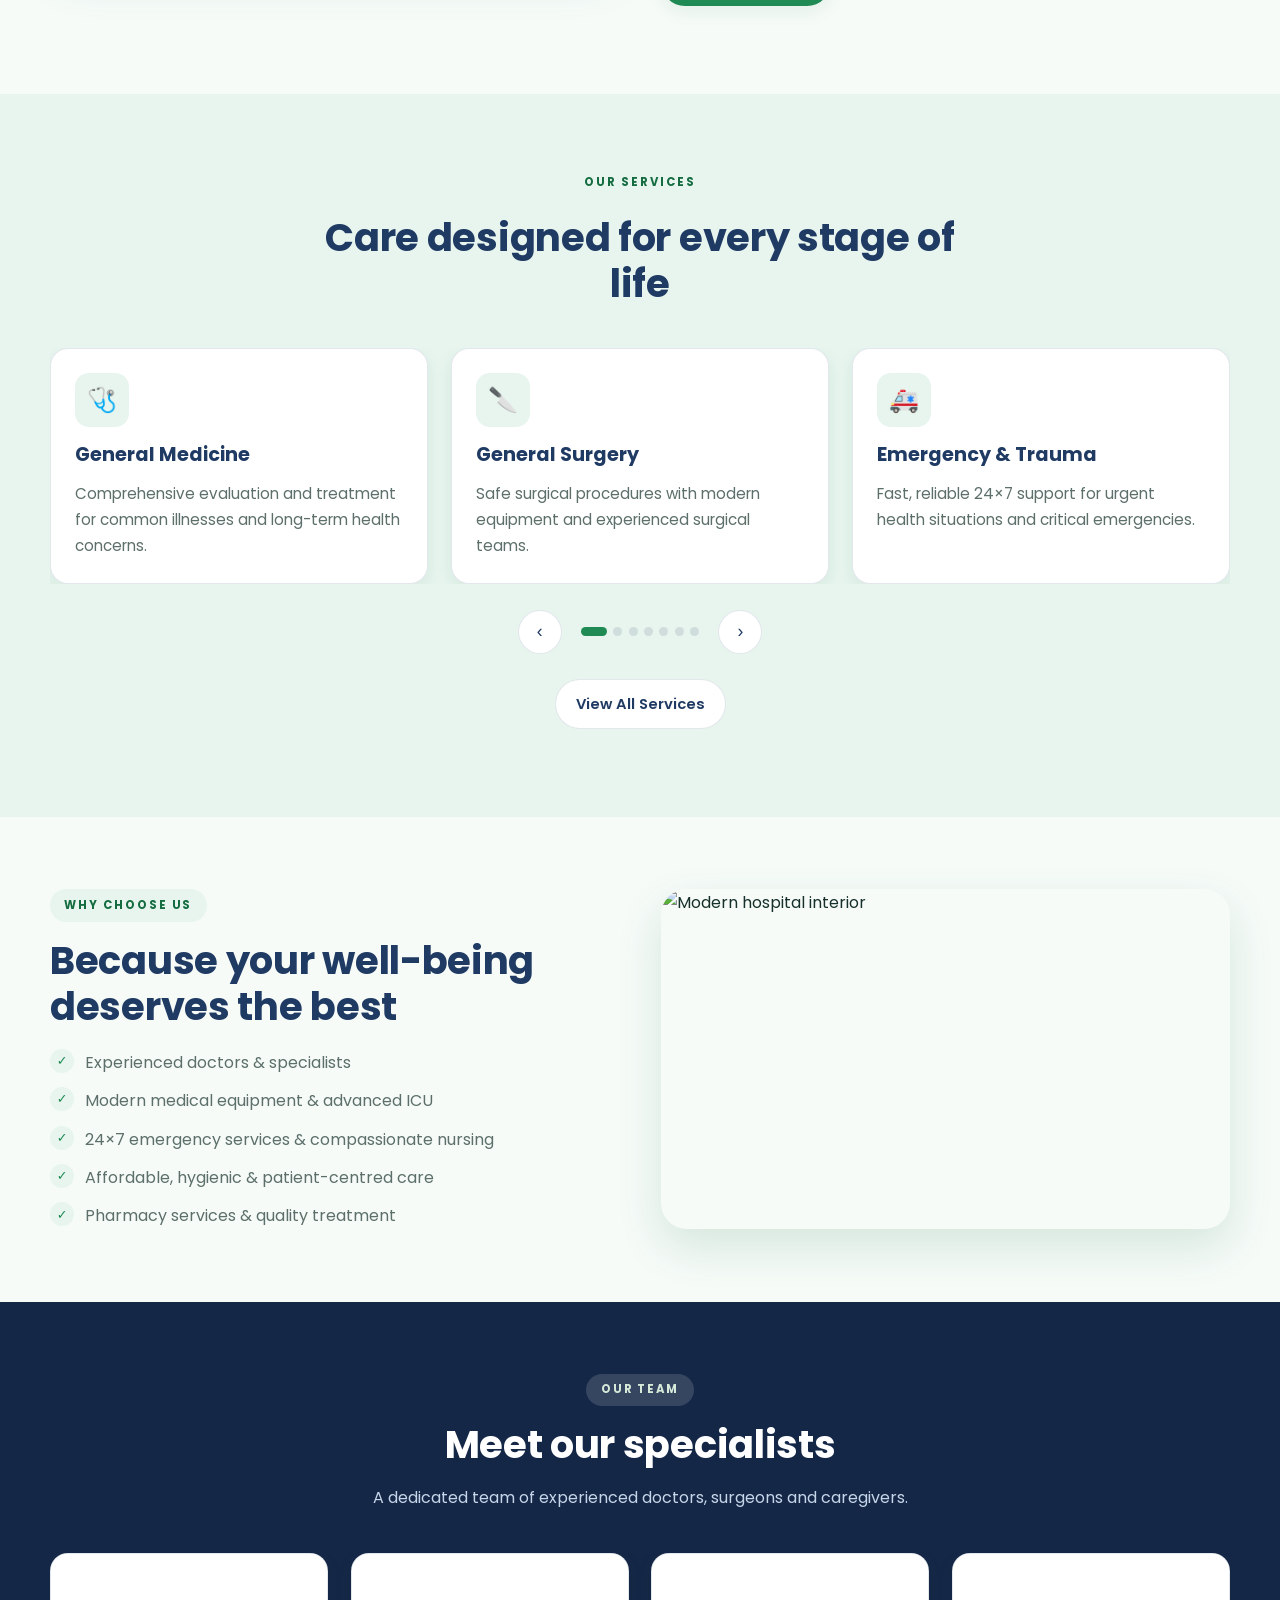
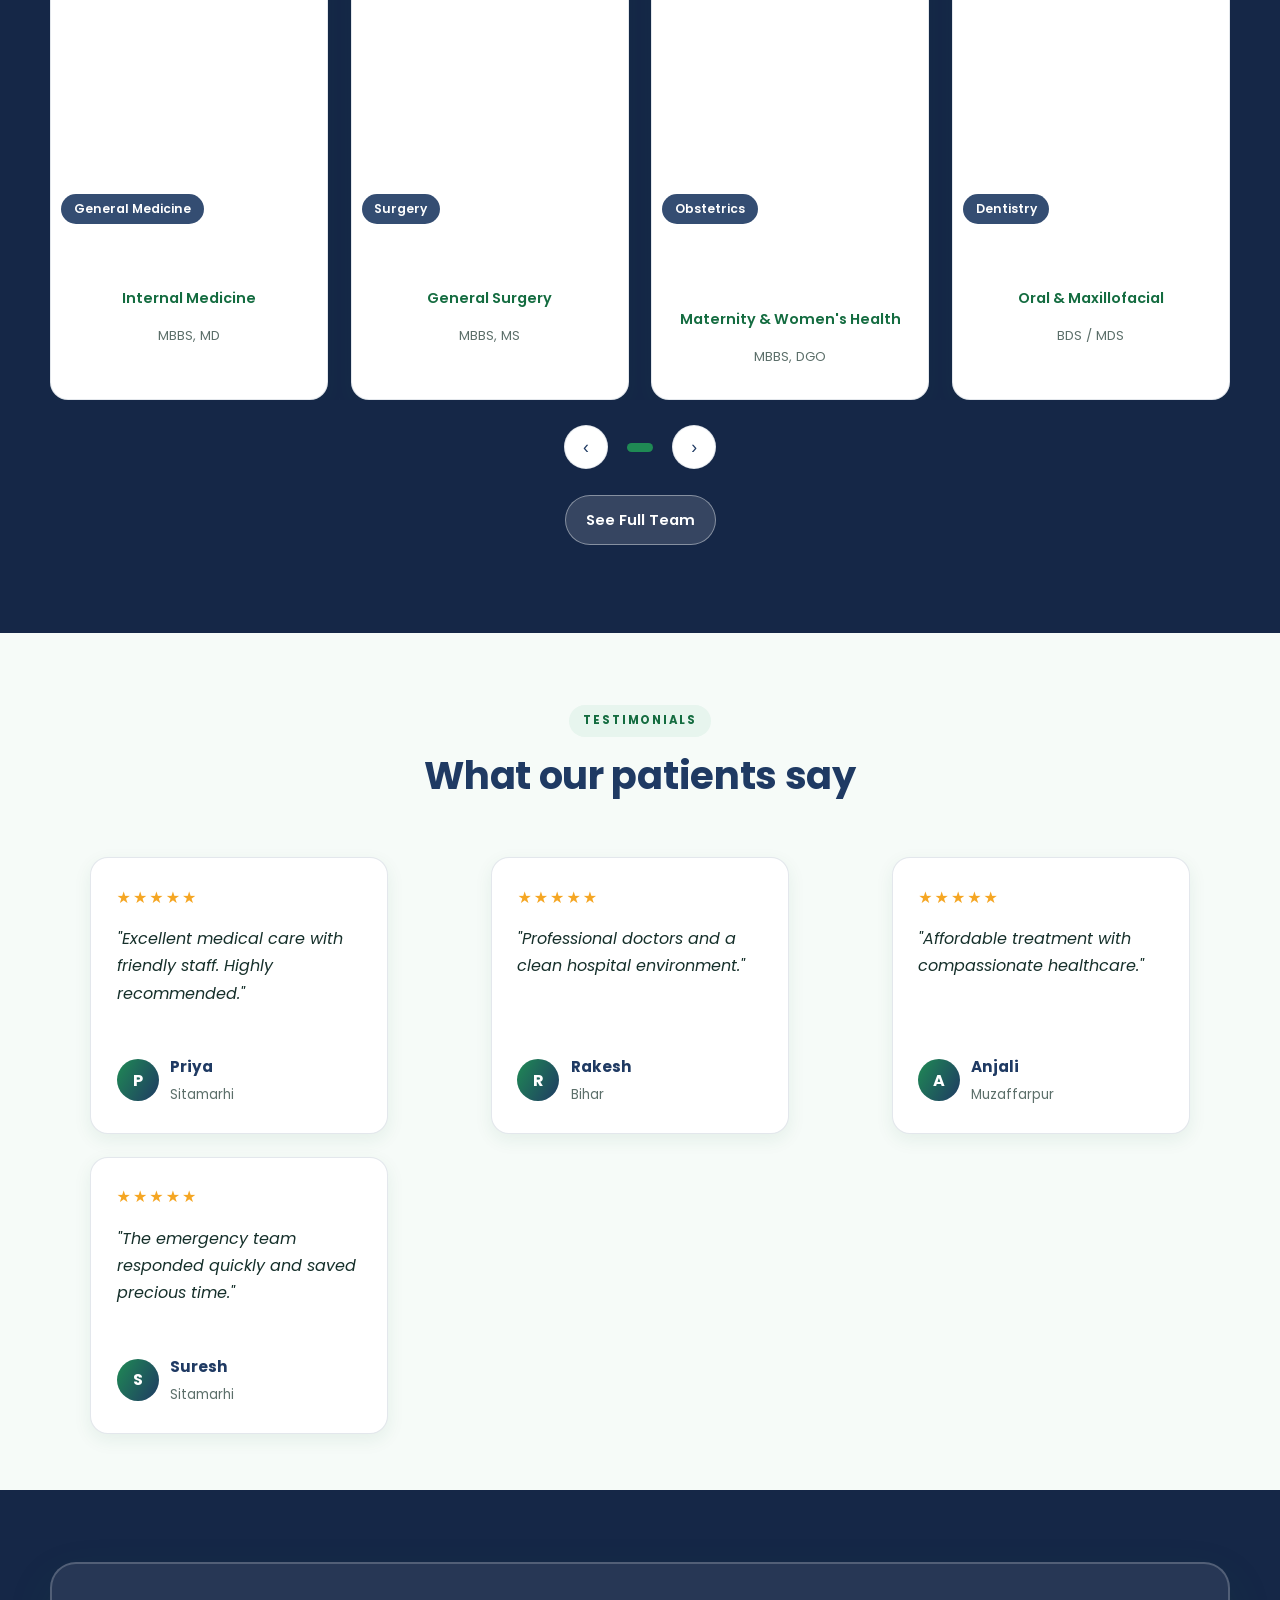
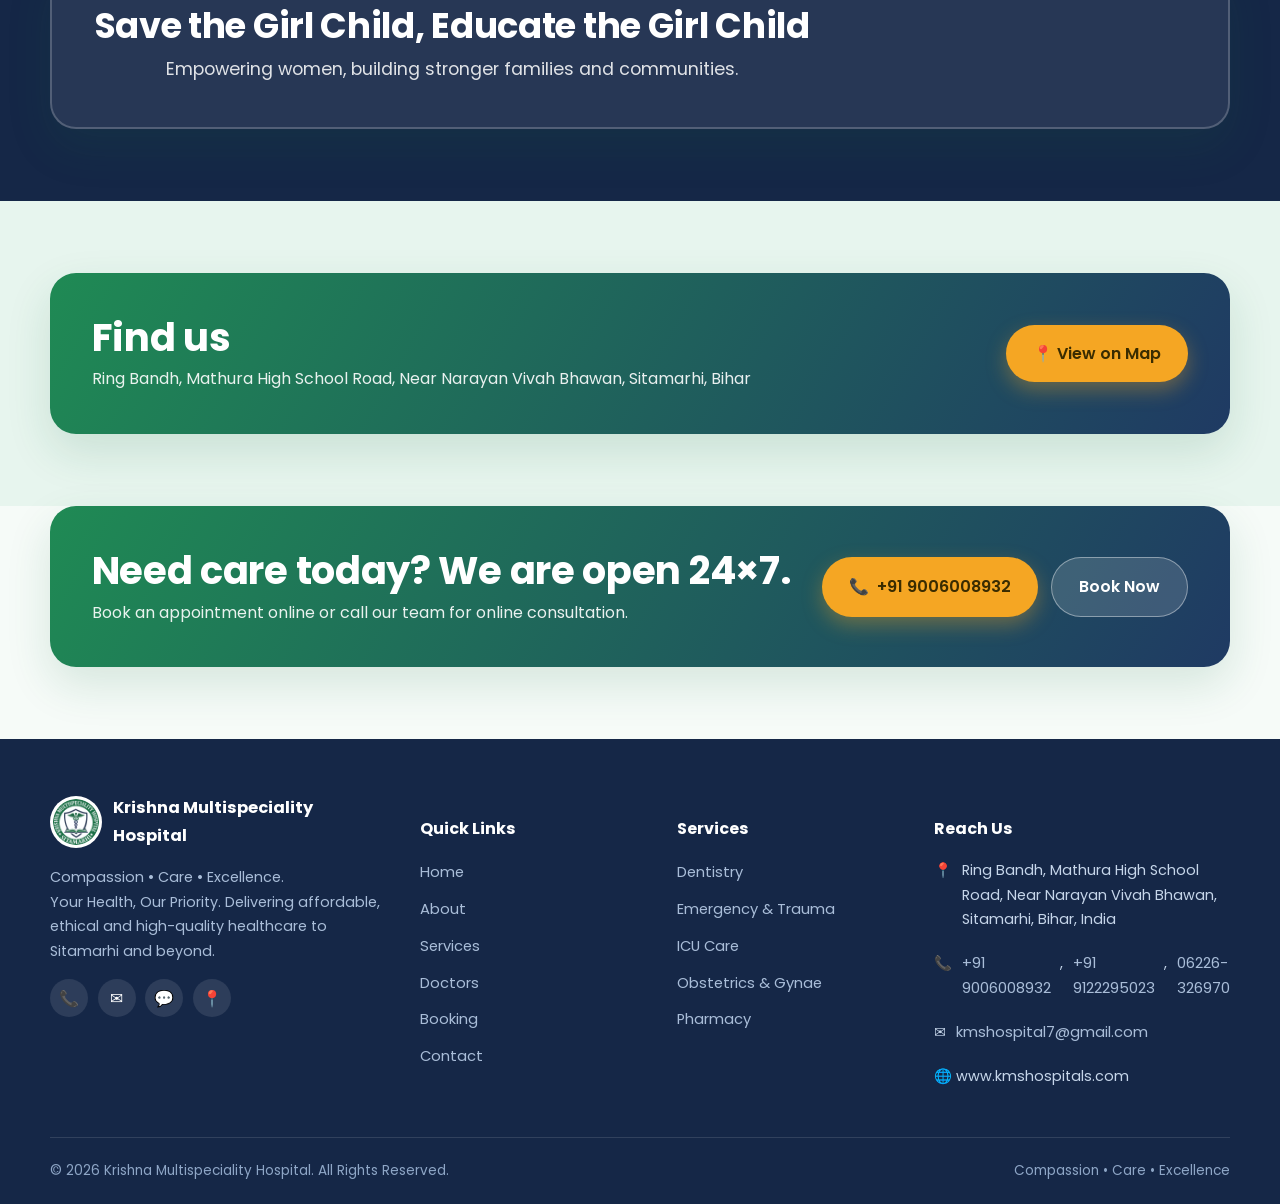
==== commit a3e2f178: "Add service availability notice" ====
--- a/index.html
+++ b/index.html
@@ -99,6 +99,25 @@
             </div>
           </div>
         </div>
+
+        <div class="container">
+          <aside class="service-availability" aria-label="Current service availability">
+            <div class="availability-item availability-open">
+              <span class="availability-status"><span class="status-dot"></span><span class="lang-en">Now open</span><span class="lang-hi">अभी खुला है</span></span>
+              <h2 class="lang-en">Dental OPD – NOW OPEN</h2>
+              <h2 class="lang-hi">डेंटल ओपीडी – अभी खुला है</h2>
+              <p class="lang-en">Our Dental OPD is currently open and available for patients.</p>
+              <p class="lang-hi">हमारी डेंटल ओपीडी अभी खुली है और मरीजों के लिए उपलब्ध है।</p>
+            </div>
+            <div class="availability-item availability-coming">
+              <span class="availability-status"><span class="status-dot"></span><span class="lang-en">Coming soon</span><span class="lang-hi">जल्द शुरू होगा</span></span>
+              <h2 class="lang-en">Regimen Department – Coming Soon</h2>
+              <h2 class="lang-hi">रेजिमेन विभाग – जल्द शुरू होगा</h2>
+              <p class="lang-en">The Regimen Department will be starting soon. Stay connected for updates.</p>
+              <p class="lang-hi">रेजिमेन विभाग जल्द शुरू होगा। अपडेट के लिए जुड़े रहें।</p>
+            </div>
+          </aside>
+        </div>
       </section>
 
       <!-- QUOTE MARQUEE -->
--- a/css/style.css
+++ b/css/style.css
@@ -290,6 +290,36 @@
 .hero-trust { display: flex; flex-wrap: wrap; gap: 1.2rem 1.8rem; color: var(--muted); font-size: 0.9rem; }
 .hero-trust span { display: inline-flex; align-items: center; gap: 0.45rem; font-weight: 500; }
 .hero-trust b { color: var(--green-dark); }
+
+.service-availability {
+  display: grid;
+  grid-template-columns: repeat(2, 1fr);
+  gap: 1rem;
+  margin-top: 3rem;
+}
+.availability-item {
+  background: #fff;
+  border: 1px solid var(--line);
+  border-left: 4px solid var(--green);
+  border-radius: 14px;
+  box-shadow: var(--shadow-sm);
+  padding: 1.2rem 1.35rem;
+}
+.availability-coming { border-left-color: var(--accent); }
+.availability-status {
+  display: inline-flex;
+  align-items: center;
+  gap: 0.45rem;
+  color: var(--green-dark);
+  font-size: 0.72rem;
+  font-weight: 700;
+  letter-spacing: 0.08rem;
+  text-transform: uppercase;
+}
+.availability-coming .availability-status { color: var(--accent-dark); }
+.status-dot { width: 8px; height: 8px; background: currentColor; border-radius: 50%; }
+.availability-item h2 { font-size: 1.12rem; margin: 0.45rem 0 0.25rem; }
+.availability-item p { color: var(--muted); font-size: 0.88rem; line-height: 1.55; margin: 0; }
 
 .hero-visual { position: relative; }
 .hero-photo {
@@ -631,6 +661,7 @@
 }
 
 @media (max-width: 620px) {
+  .service-availability { grid-template-columns: 1fr; margin-top: 2.5rem; }
   .stats-grid { grid-template-columns: 1fr 1fr; }
   .card-grid, .card-grid.two-up, .card-grid.four-up, .chip-grid { grid-template-columns: 1fr; }
   .footer-grid { grid-template-columns: 1fr; }
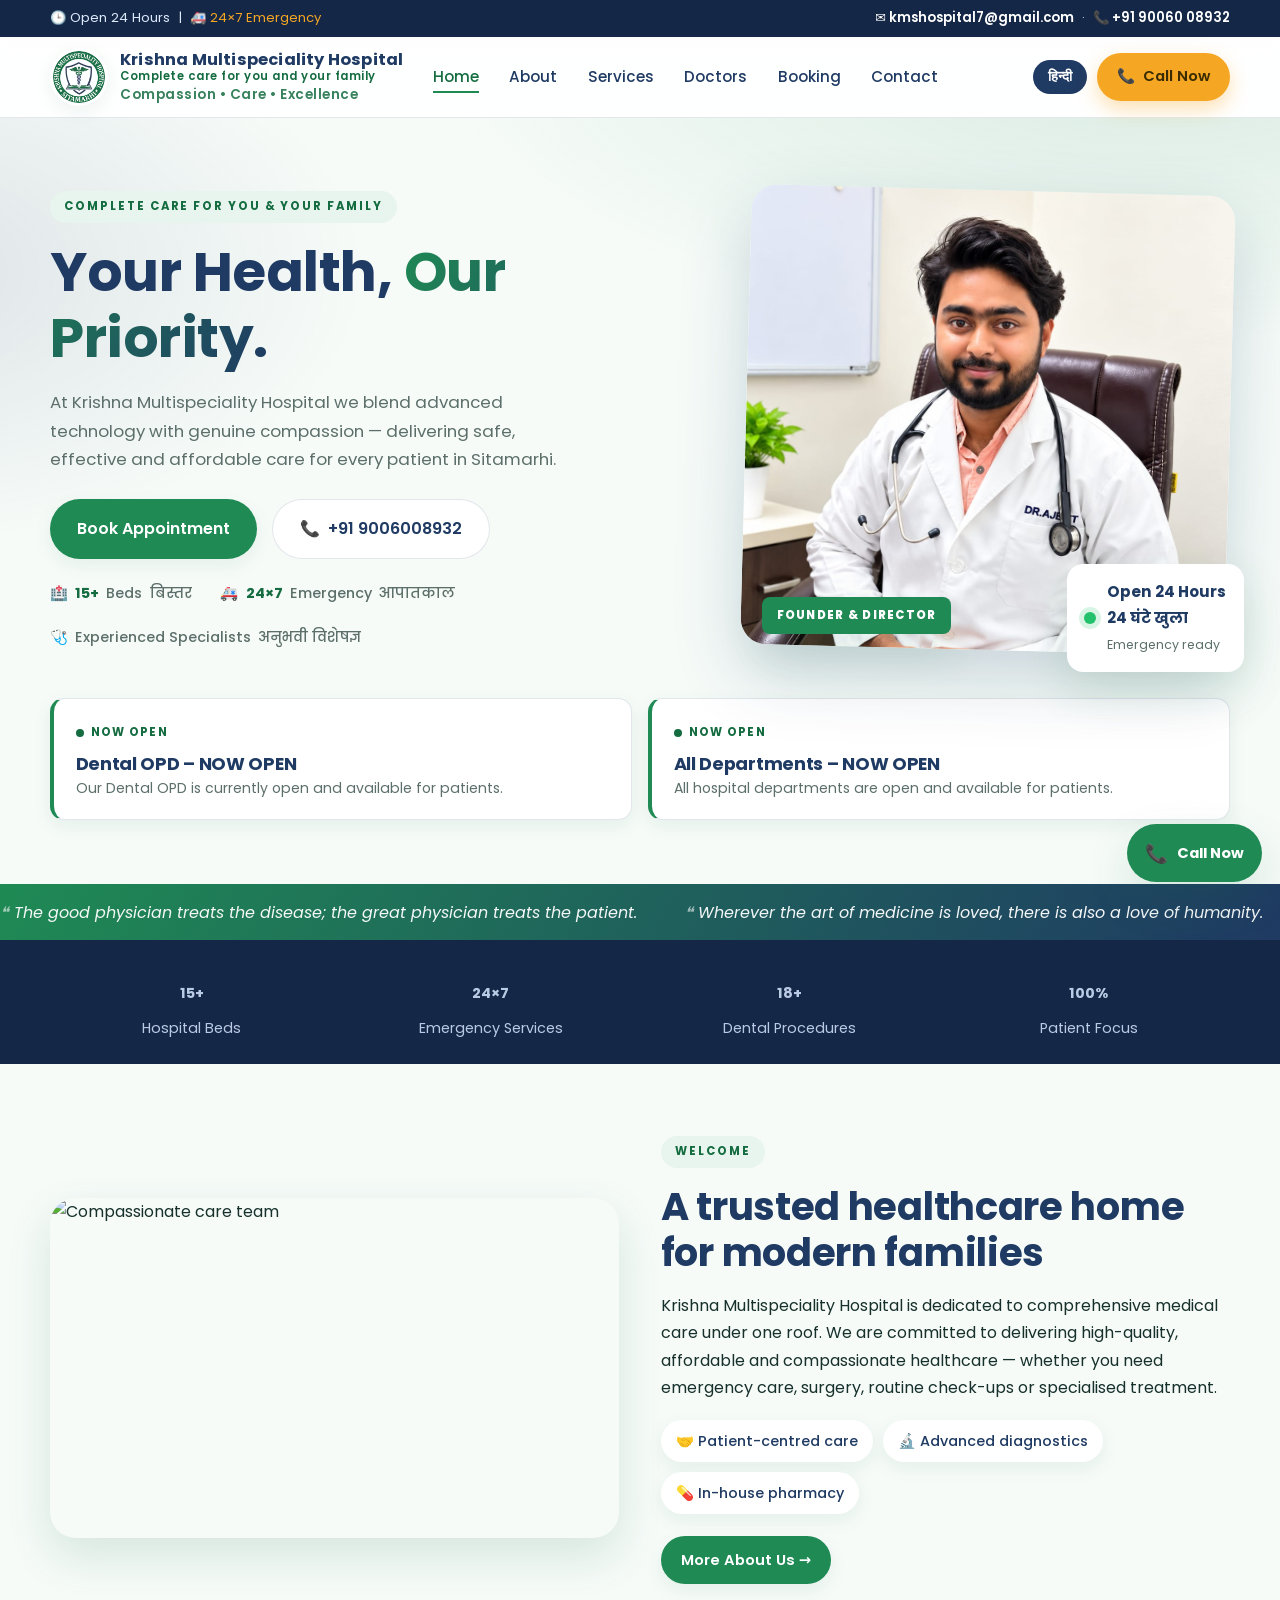
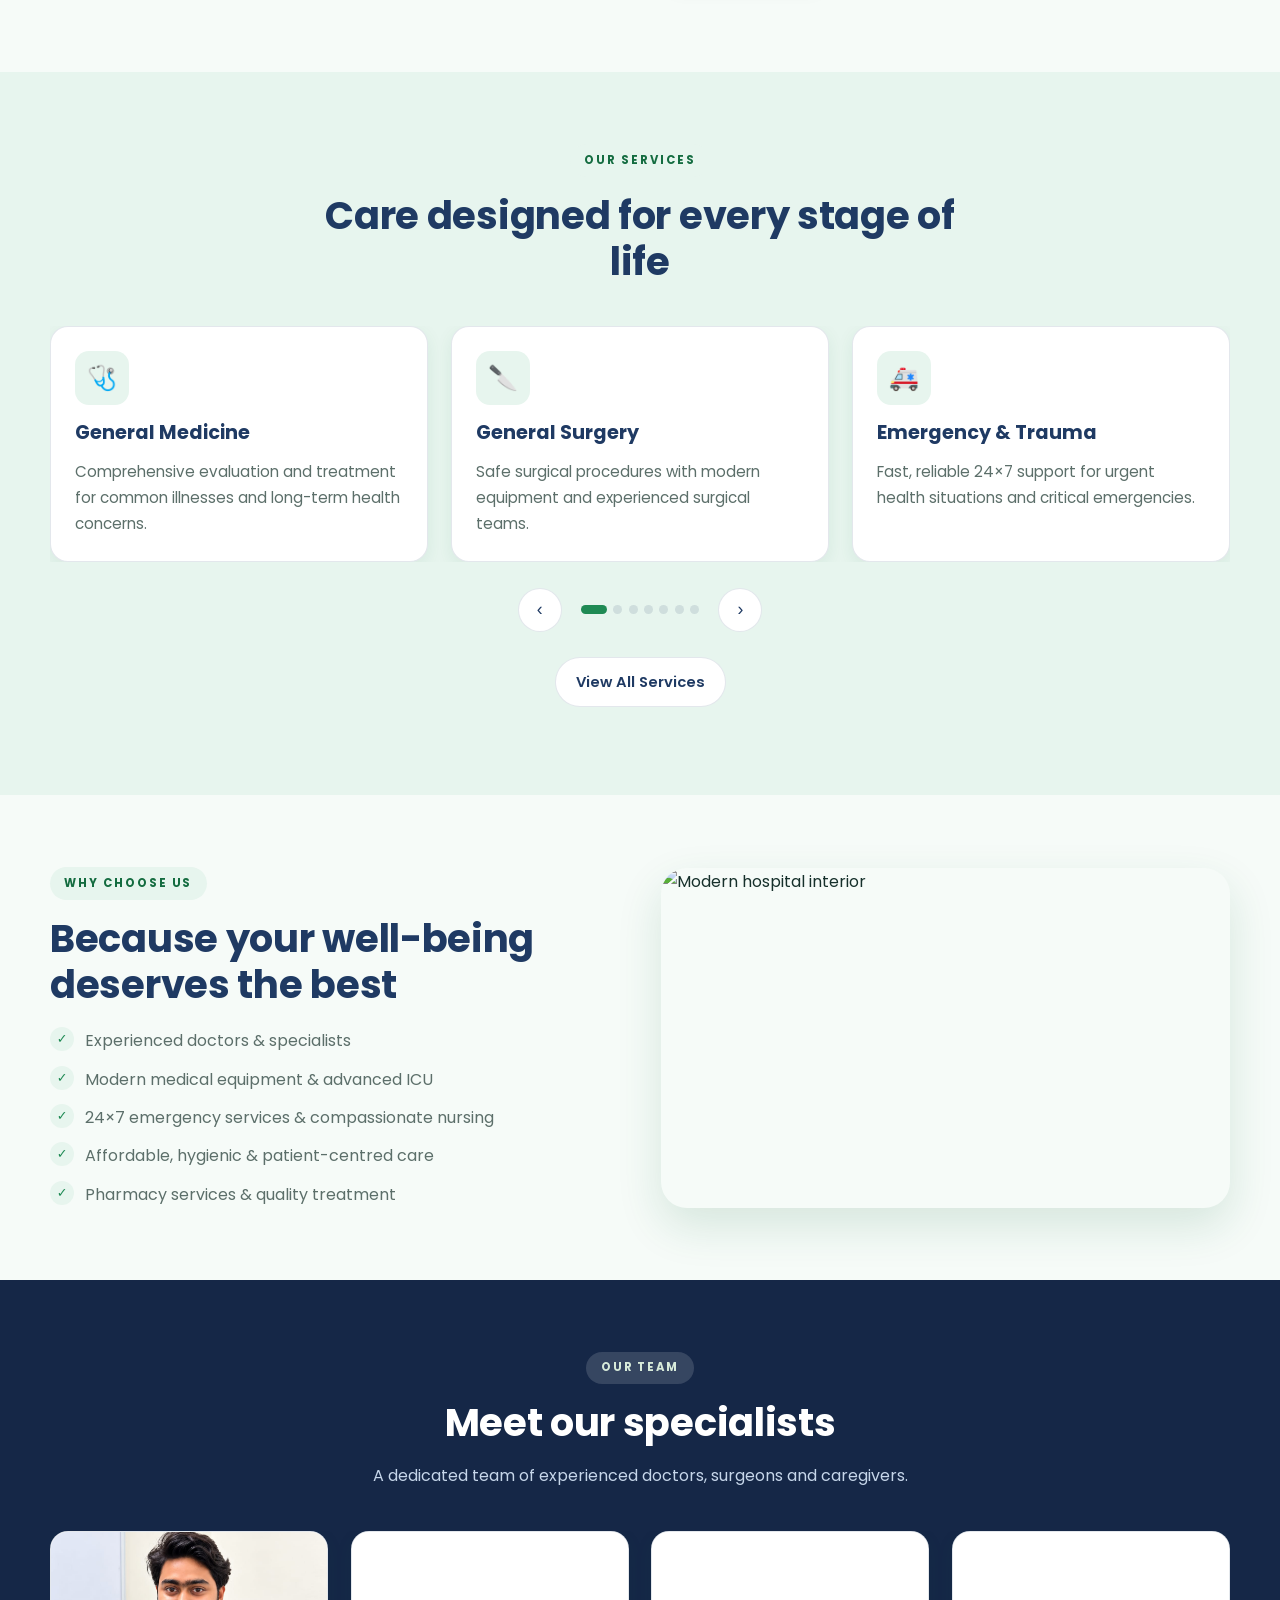
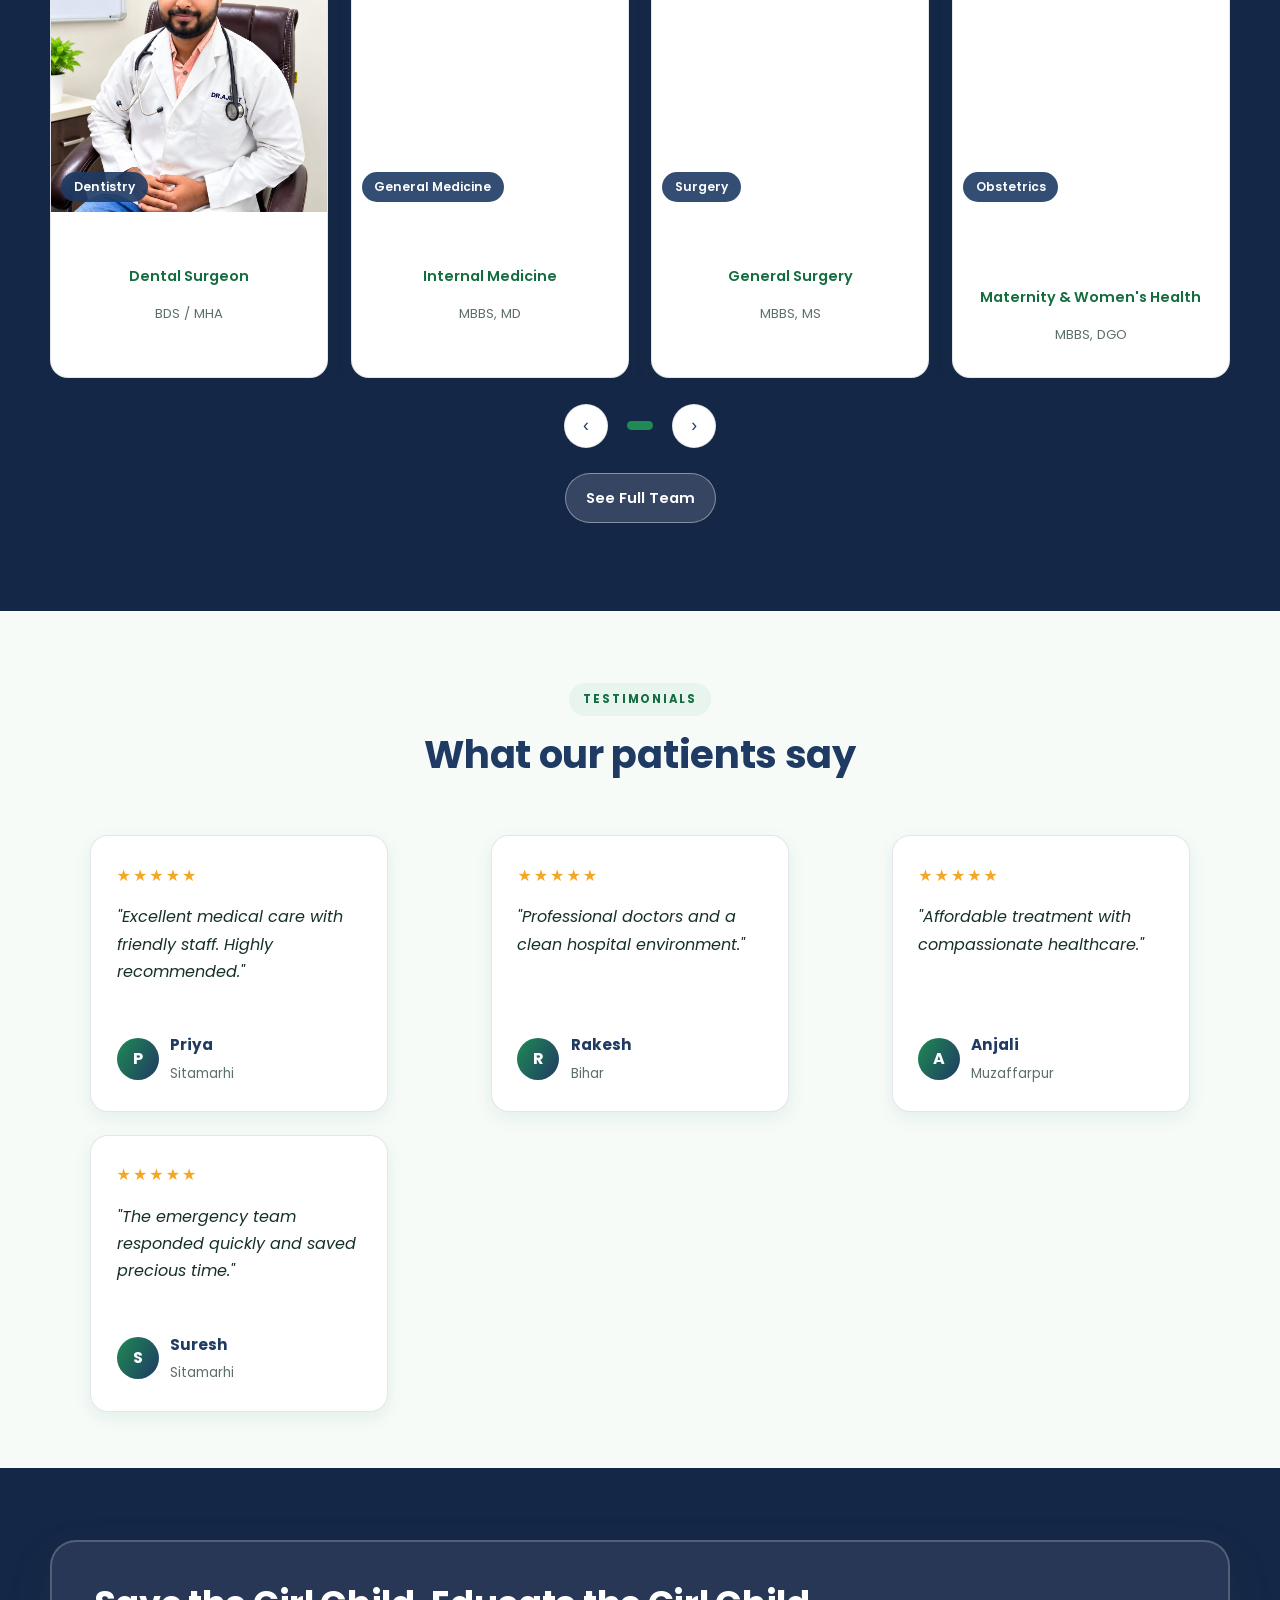
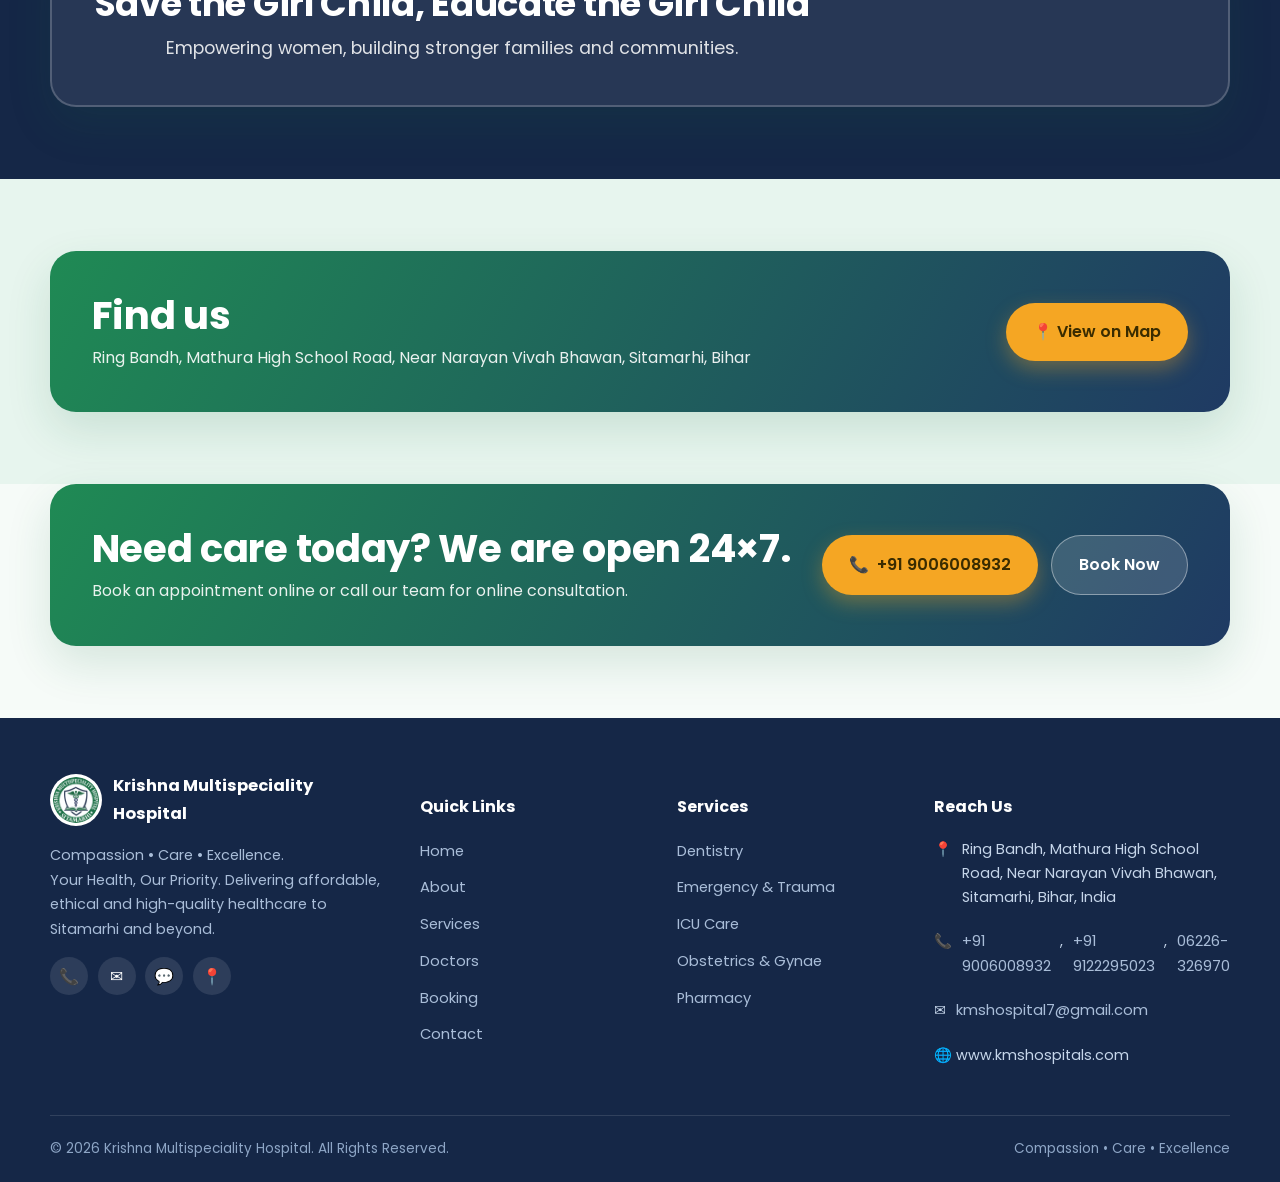
==== commit 299bb411: "images change" ====
--- a/index.html
+++ b/index.html
@@ -91,8 +91,9 @@
           </div>
           <div class="hero-visual reveal delay-1">
             <div class="hero-photo">
-              <img src="https://images.unsplash.com/photo-1631217868264-e5b90bb7e133?auto=format&fit=crop&w=900&q=80" alt="Doctors caring for a patient at Krishna Multispeciality Hospital" loading="eager" />
-            </div>
+              <img src="assets/drajeet.jpeg" alt="Dr Ajeet, Founder and Director of Krishna Multispeciality Hospital" loading="eager" />
+            </div>
+            <div class="hero-founder">FOUNDER &amp; DIRECTOR</div>
             <div class="hero-badge">
               <span class="dot"></span>
               <span><b class="lang-en">Open 24 Hours</b><b class="lang-hi">24 घंटे खुला</b><small class="lang-en">Emergency ready</small><small class="lang-hi">आपातकाल तैयार</small></span>
@@ -109,12 +110,12 @@
               <p class="lang-en">Our Dental OPD is currently open and available for patients.</p>
               <p class="lang-hi">हमारी डेंटल ओपीडी अभी खुली है और मरीजों के लिए उपलब्ध है।</p>
             </div>
-            <div class="availability-item availability-coming">
-              <span class="availability-status"><span class="status-dot"></span><span class="lang-en">Coming soon</span><span class="lang-hi">जल्द शुरू होगा</span></span>
-              <h2 class="lang-en">Regimen Department – Coming Soon</h2>
-              <h2 class="lang-hi">रेजिमेन विभाग – जल्द शुरू होगा</h2>
-              <p class="lang-en">The Regimen Department will be starting soon. Stay connected for updates.</p>
-              <p class="lang-hi">रेजिमेन विभाग जल्द शुरू होगा। अपडेट के लिए जुड़े रहें।</p>
+            <div class="availability-item">
+              <span class="availability-status"><span class="status-dot"></span><span class="lang-en">Now open</span><span class="lang-hi">अभी खुला है</span></span>
+              <h2 class="lang-en">All Departments – NOW OPEN</h2>
+              <h2 class="lang-hi">सभी विभाग – अभी खुले हैं</h2>
+              <p class="lang-en">All hospital departments are open and available for patients.</p>
+              <p class="lang-hi">अस्पताल के सभी विभाग खुले हैं और मरीजों के लिए उपलब्ध हैं।</p>
             </div>
           </aside>
         </div>
@@ -232,10 +233,10 @@
           <div class="slider reveal" data-slider data-perview="4" data-autoplay="true">
             <div class="slider-viewport">
               <div class="slider-track">
+                <article class="card doctor-card"><div class="doctor-photo"><img src="assets/drajeet.jpeg" alt="DR AJEET, Dental Surgeon"><span class="dept-tag lang-en">Dentistry</span><span class="dept-tag lang-hi">दंत चिकित्सा</span></div><h3>DR AJEET</h3><p class="role lang-en">Dental Surgeon</p><p class="role lang-hi">दंत सर्जन</p><p class="quals">BDS / MHA</p></article>
                 <article class="card doctor-card"><div class="doctor-photo"><img src="assets/doctor-placeholder.svg" alt="Physician"><span class="dept-tag lang-en">General Medicine</span><span class="dept-tag lang-hi">सामान्य चिकित्सा</span></div><h3>Consultant Physician</h3><p class="role lang-en">Internal Medicine</p><p class="role lang-hi">आंतरिक चिकित्सा</p><p class="quals">MBBS, MD</p></article>
                 <article class="card doctor-card"><div class="doctor-photo"><img src="assets/doctor-placeholder.svg" alt="Surgeon"><span class="dept-tag lang-en">Surgery</span><span class="dept-tag lang-hi">सर्जरी</span></div><h3>Consultant Surgeon</h3><p class="role lang-en">General Surgery</p><p class="role lang-hi">सामान्य सर्जरी</p><p class="quals">MBBS, MS</p></article>
                 <article class="card doctor-card"><div class="doctor-photo"><img src="assets/doctor-placeholder.svg" alt="Gynaecologist"><span class="dept-tag lang-en">Obstetrics</span><span class="dept-tag lang-hi">प्रसूति</span></div><h3>Obstetrician & Gynaecologist</h3><p class="role lang-en">Maternity & Women's Health</p><p class="role lang-hi">मातृत्व एवं महिला स्वास्थ्य</p><p class="quals">MBBS, DGO</p></article>
-                <article class="card doctor-card"><div class="doctor-photo"><img src="assets/doctor-placeholder.svg" alt="Dental Surgeon"><span class="dept-tag lang-en">Dentistry</span><span class="dept-tag lang-hi">दंत चिकित्सा</span></div><h3>Dental Surgeon</h3><p class="role lang-en">Oral & Maxillofacial</p><p class="role lang-hi">ओरल एवं मैक्सिलोफेशियल</p><p class="quals">BDS / MDS</p></article>
               </div>
             </div>
             <div class="slider-controls">
--- a/css/style.css
+++ b/css/style.css
@@ -330,7 +330,20 @@
   transition: transform 0.5s ease;
 }
 .hero-photo:hover { transform: rotate(0); }
-.hero-photo img { height: 460px; width: 100%; object-fit: cover; }
+.hero-photo img { height: 460px; width: 100%; object-fit: cover; object-position: center 24%; }
+.hero-founder {
+  position: absolute;
+  bottom: 1rem;
+  left: 1rem;
+  background: var(--green);
+  color: #fff;
+  padding: 0.55rem 0.9rem;
+  border-radius: 8px;
+  box-shadow: var(--shadow);
+  font-size: 0.72rem;
+  font-weight: 800;
+  letter-spacing: 0.08rem;
+}
 .hero-emblem {
   position: absolute;
   top: -26px;
@@ -443,7 +456,7 @@
 /* ---------- Doctor cards ---------- */
 .doctor-card { text-align: center; padding-bottom: 1.3rem; }
 .doctor-photo { position: relative; overflow: hidden; }
-.doctor-photo img { height: 280px; object-fit: cover; transition: transform 0.5s ease; }
+.doctor-photo img { display: block; width: 100%; height: 280px; object-fit: cover; transition: transform 0.5s ease; }
 .doctor-card:hover .doctor-photo img { transform: scale(1.06); }
 .doctor-photo .dept-tag {
   position: absolute; bottom: 10px; left: 10px;
@@ -451,6 +464,8 @@
   padding: 0.3rem 0.8rem; border-radius: 999px; font-size: 0.76rem; font-weight: 600;
 }
 .doctor-card h3 { margin: 1rem 0 0.15rem; font-size: 1.12rem; }
+.doctor-name { display: flex; align-items: center; justify-content: center; gap: 0.55rem; flex-wrap: wrap; }
+.doctor-title { color: var(--green-dark); font-size: 0.72rem; letter-spacing: 0.06rem; }
 .doctor-card .role { color: var(--green-dark); font-weight: 600; font-size: 0.9rem; }
 .doctor-card .quals { color: var(--muted); font-size: 0.82rem; margin: 0.3rem 1rem 0.6rem; }
 .doctor-card .socials { display: flex; justify-content: center; gap: 0.5rem; }
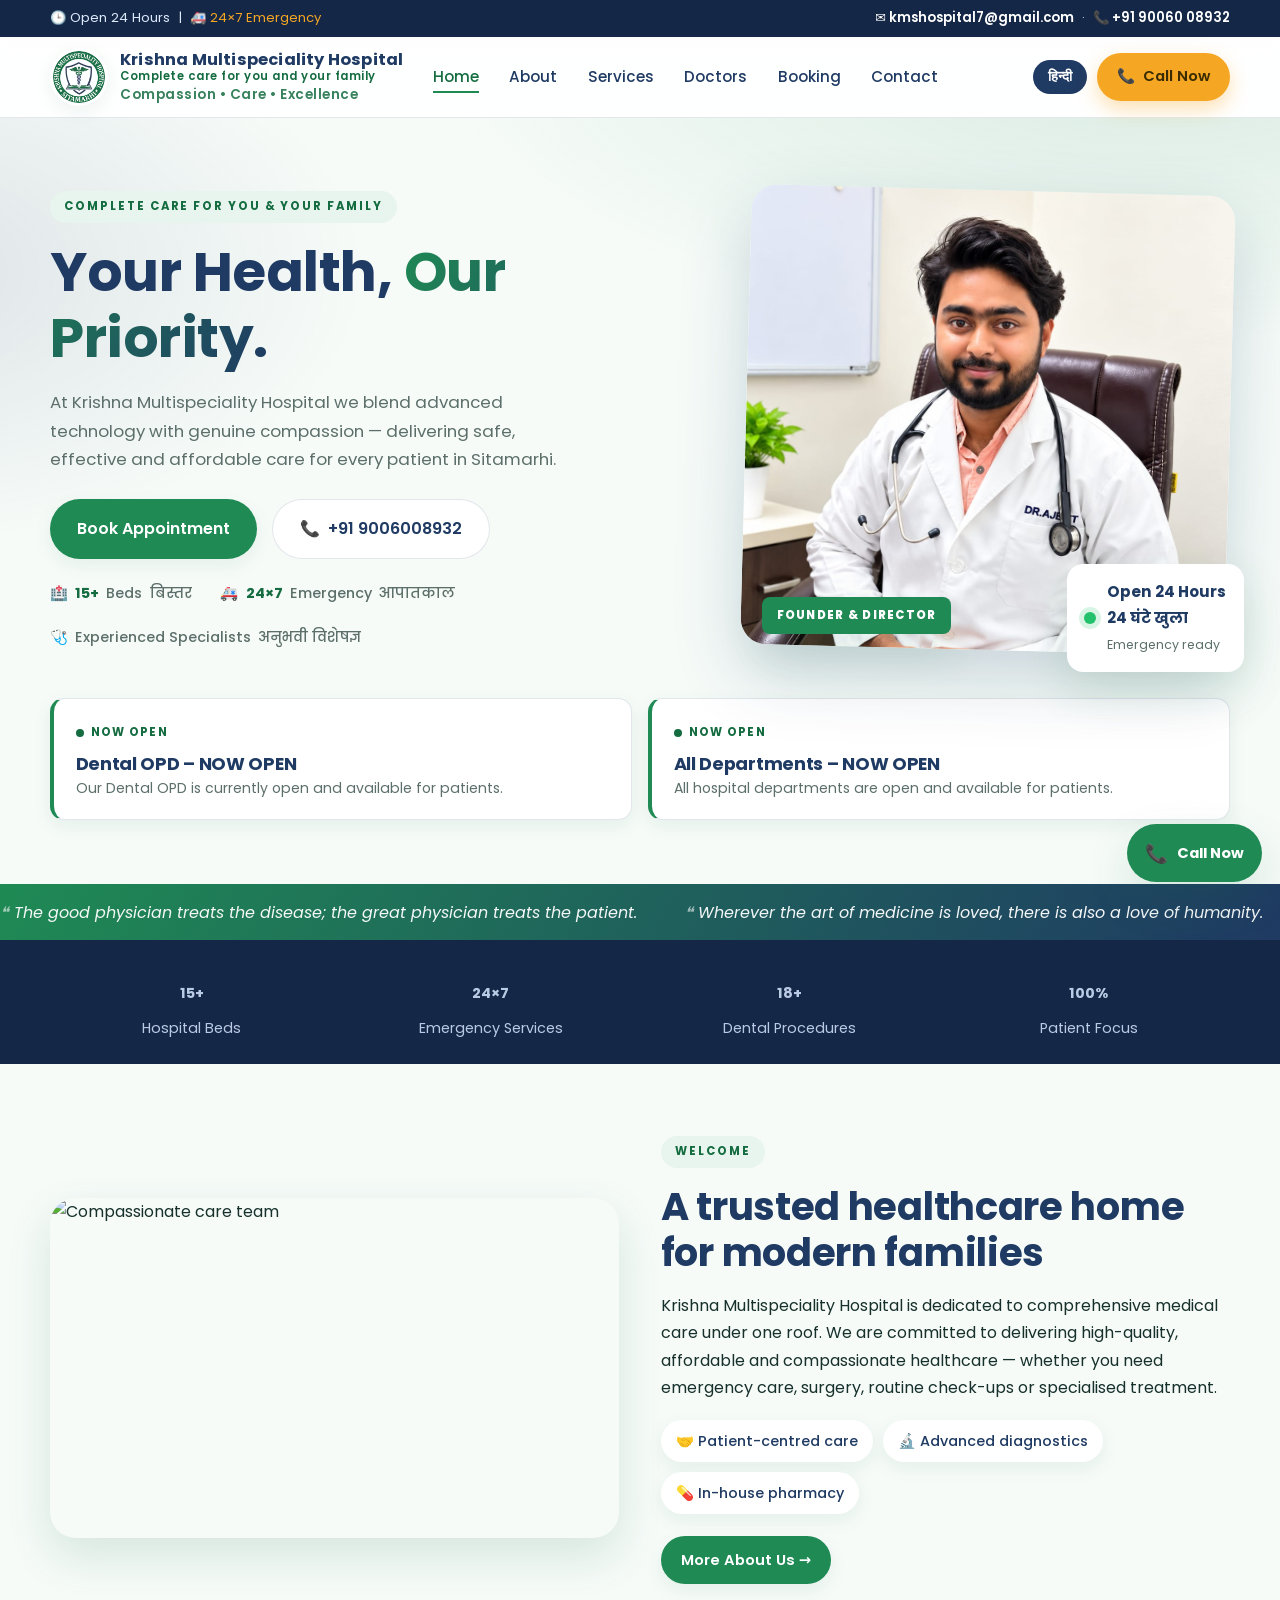
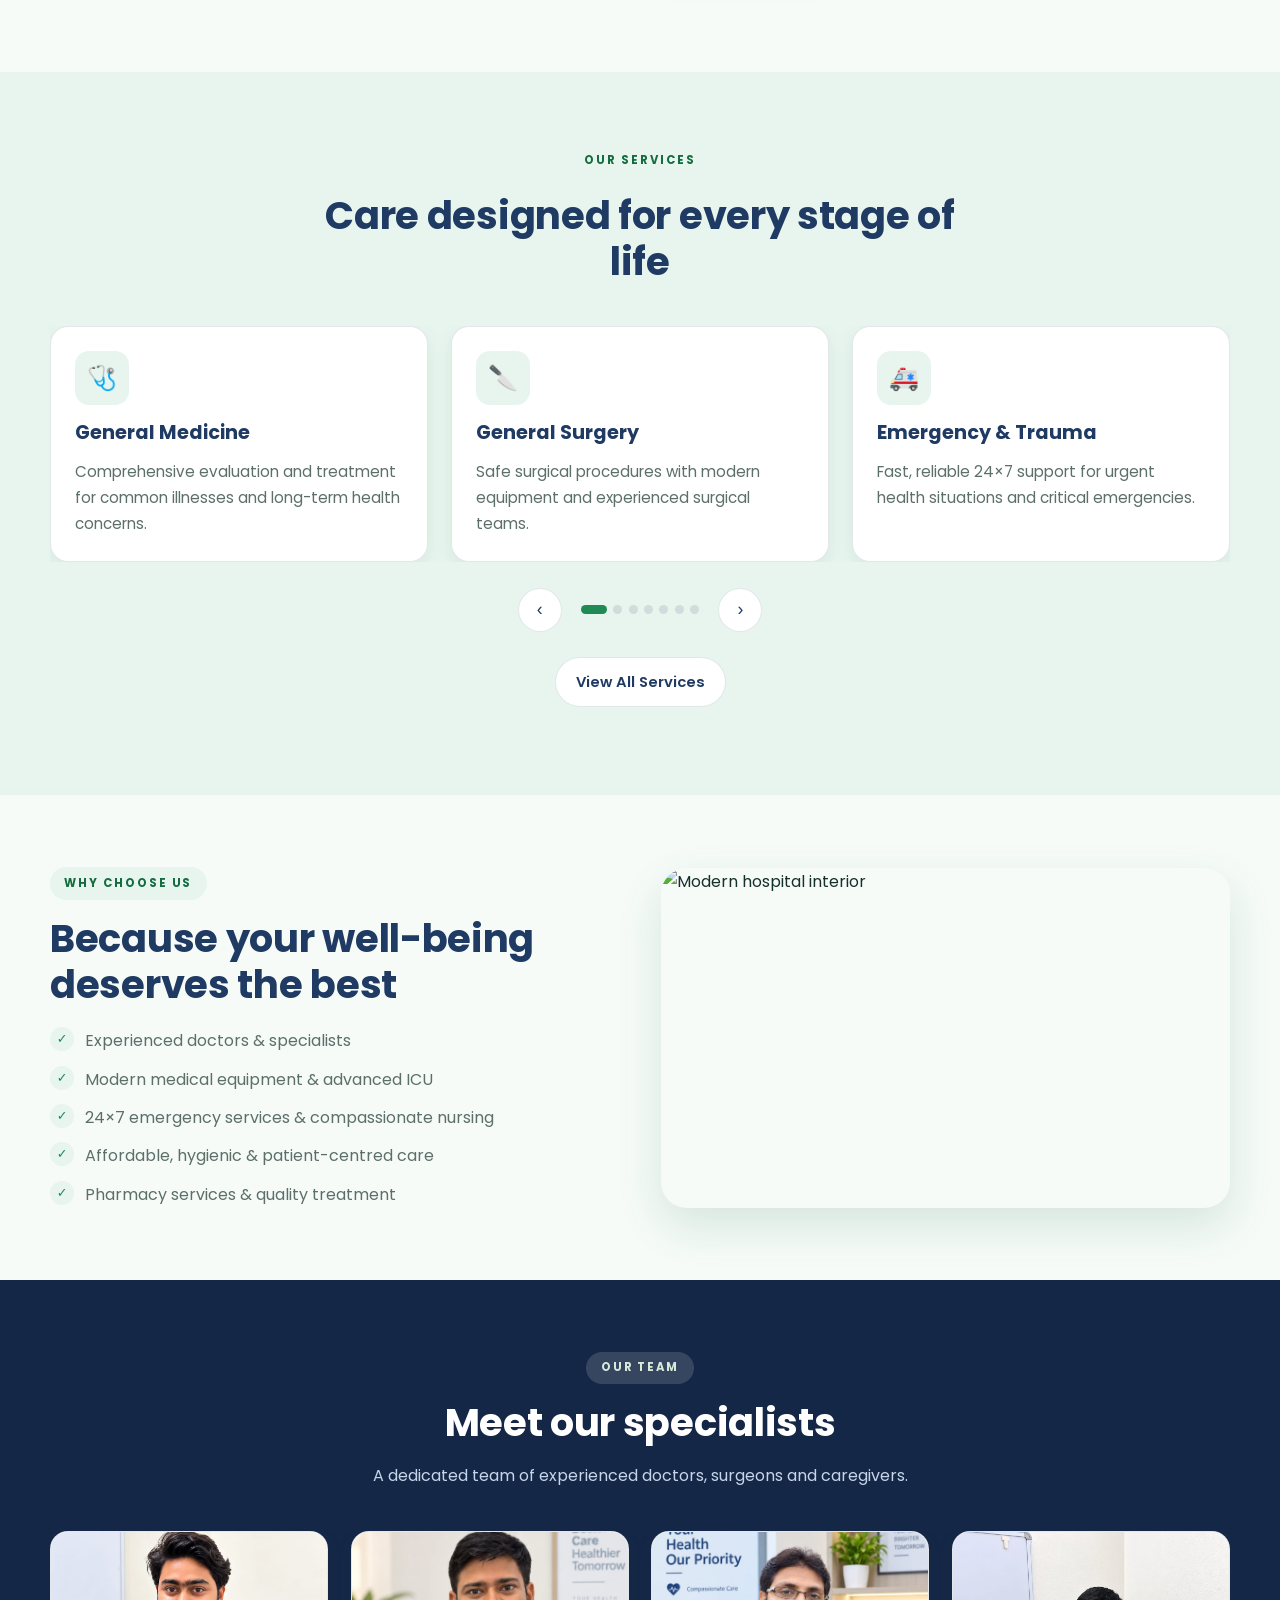
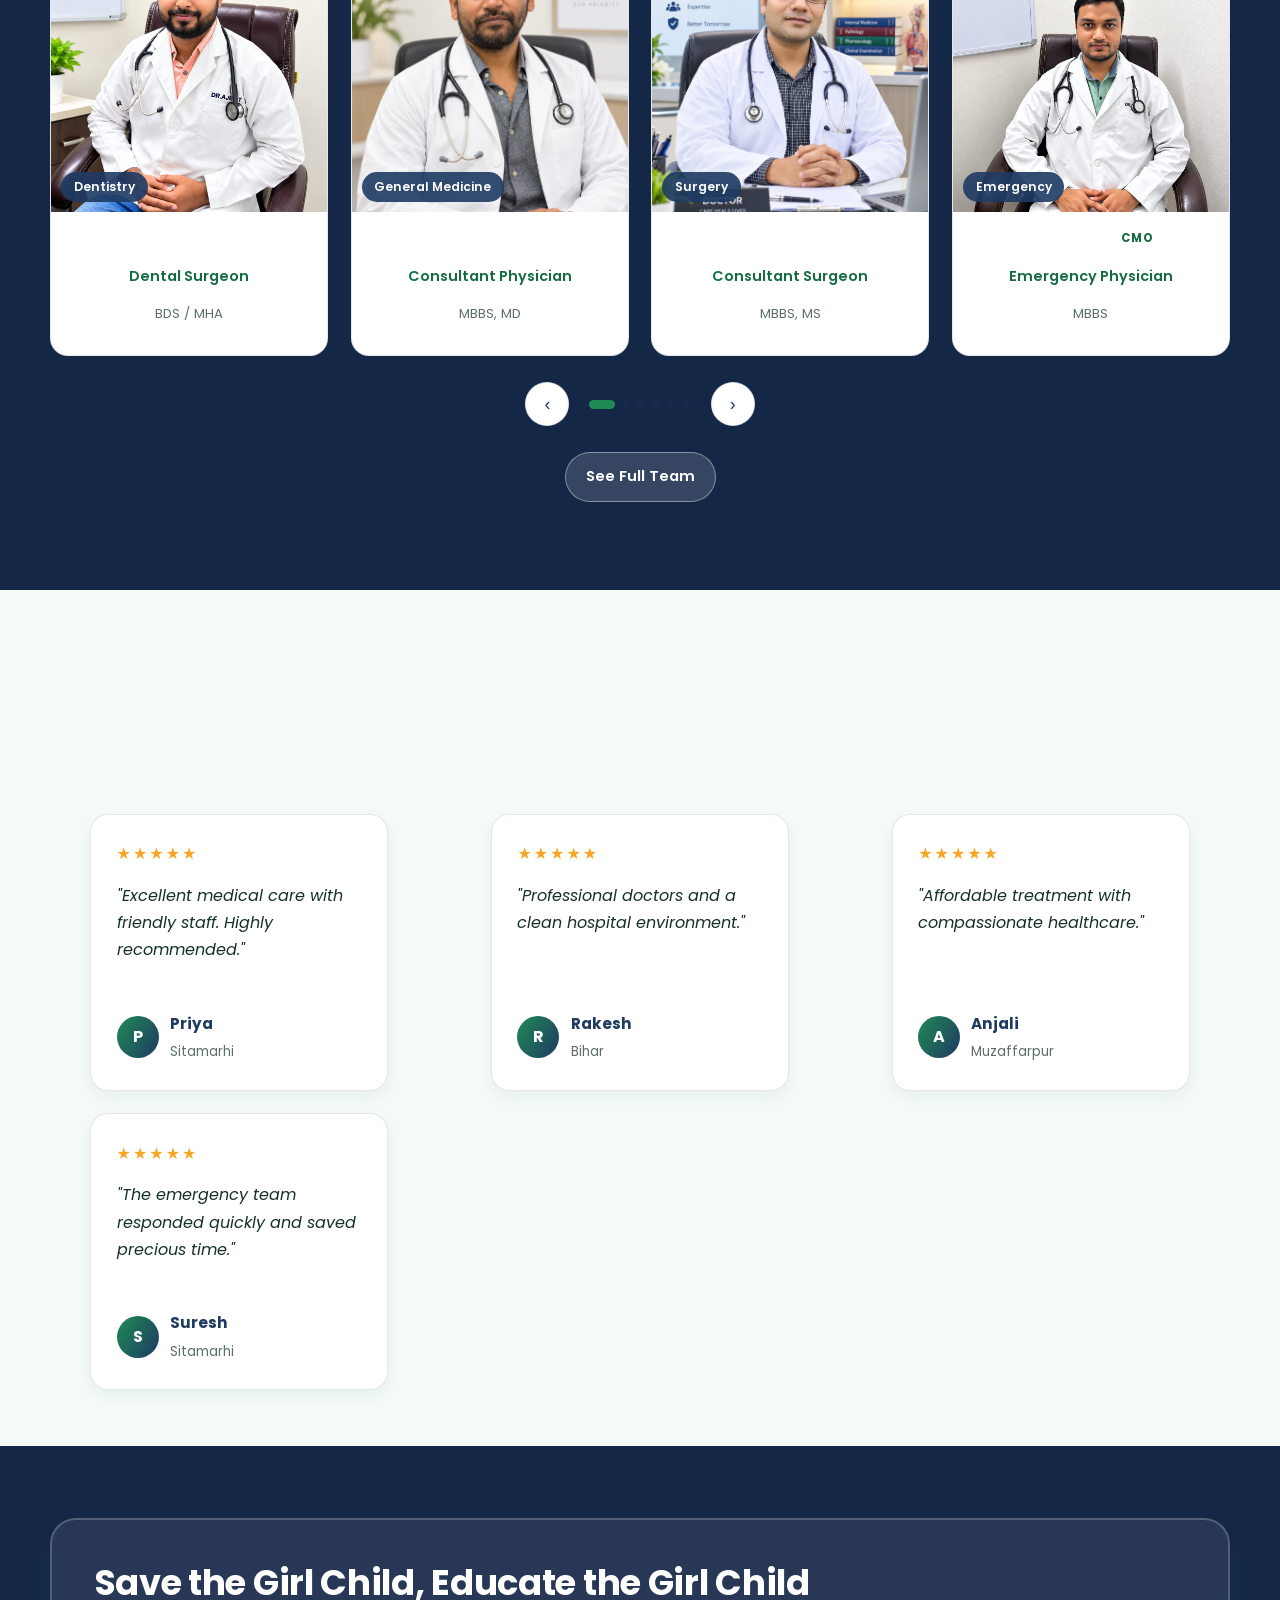
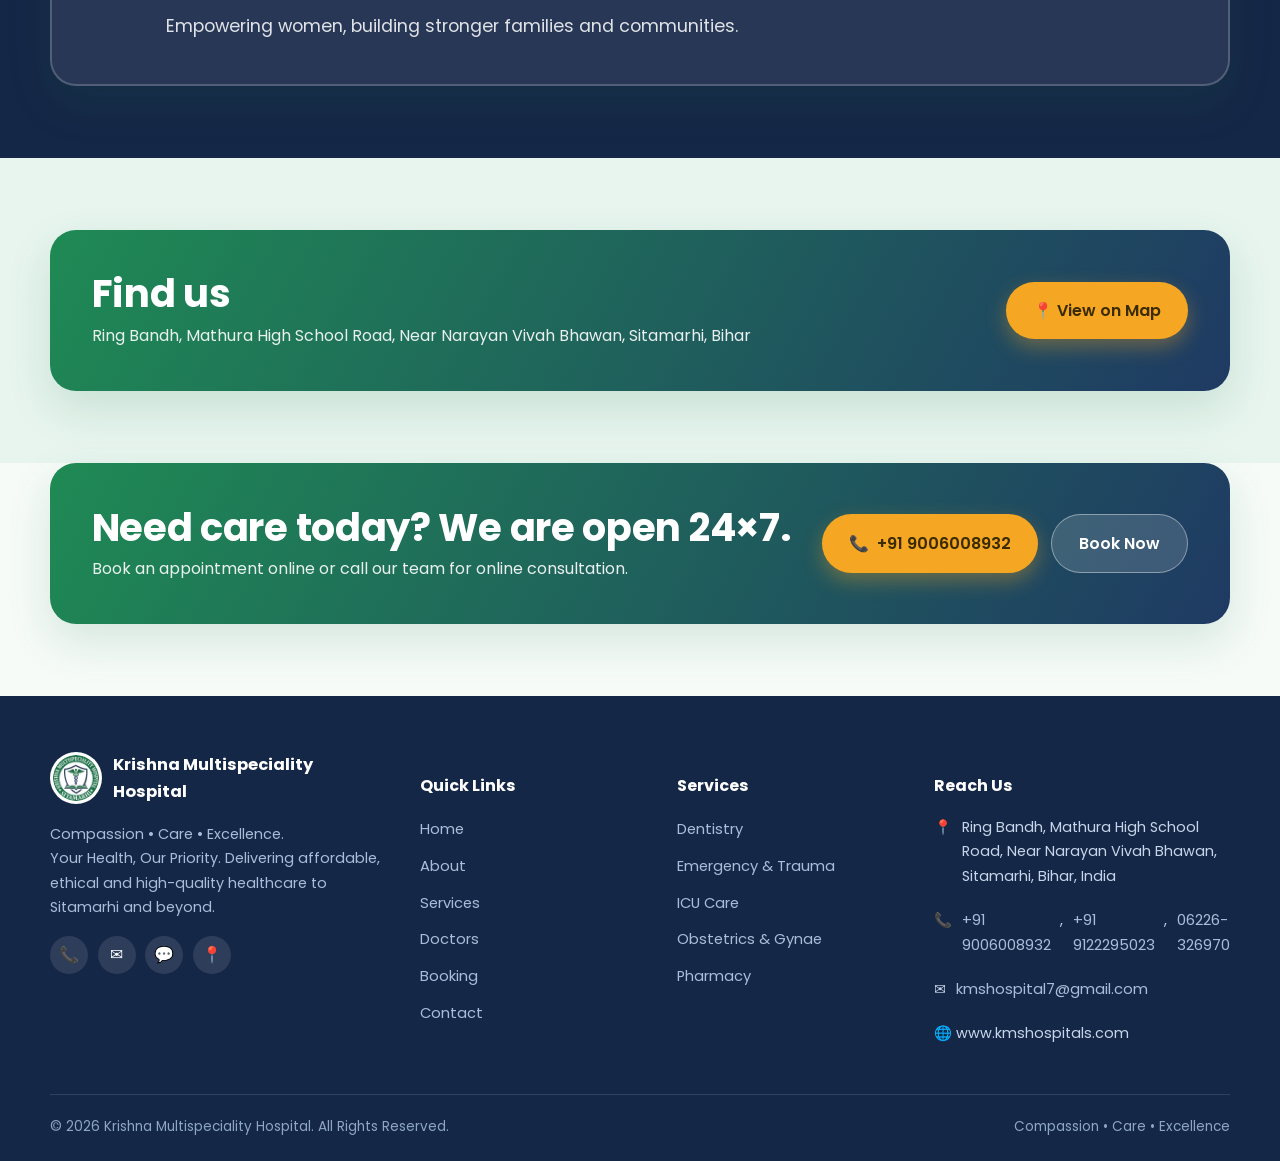
==== commit 11457bb3: "Update doctor profiles and team ordering" ====
--- a/index.html
+++ b/index.html
@@ -234,9 +234,14 @@
             <div class="slider-viewport">
               <div class="slider-track">
                 <article class="card doctor-card"><div class="doctor-photo"><img src="assets/drajeet.jpeg" alt="DR AJEET, Dental Surgeon"><span class="dept-tag lang-en">Dentistry</span><span class="dept-tag lang-hi">दंत चिकित्सा</span></div><h3>DR AJEET</h3><p class="role lang-en">Dental Surgeon</p><p class="role lang-hi">दंत सर्जन</p><p class="quals">BDS / MHA</p></article>
-                <article class="card doctor-card"><div class="doctor-photo"><img src="assets/doctor-placeholder.svg" alt="Physician"><span class="dept-tag lang-en">General Medicine</span><span class="dept-tag lang-hi">सामान्य चिकित्सा</span></div><h3>Consultant Physician</h3><p class="role lang-en">Internal Medicine</p><p class="role lang-hi">आंतरिक चिकित्सा</p><p class="quals">MBBS, MD</p></article>
-                <article class="card doctor-card"><div class="doctor-photo"><img src="assets/doctor-placeholder.svg" alt="Surgeon"><span class="dept-tag lang-en">Surgery</span><span class="dept-tag lang-hi">सर्जरी</span></div><h3>Consultant Surgeon</h3><p class="role lang-en">General Surgery</p><p class="role lang-hi">सामान्य सर्जरी</p><p class="quals">MBBS, MS</p></article>
-                <article class="card doctor-card"><div class="doctor-photo"><img src="assets/doctor-placeholder.svg" alt="Gynaecologist"><span class="dept-tag lang-en">Obstetrics</span><span class="dept-tag lang-hi">प्रसूति</span></div><h3>Obstetrician & Gynaecologist</h3><p class="role lang-en">Maternity & Women's Health</p><p class="role lang-hi">मातृत्व एवं महिला स्वास्थ्य</p><p class="quals">MBBS, DGO</p></article>
+                <article class="card doctor-card"><div class="doctor-photo"><img src="assets/DR SUMIT RANJAN.jpeg" alt="Dr Sumit Ranjan"><span class="dept-tag lang-en">General Medicine</span><span class="dept-tag lang-hi">सामान्य चिकित्सा</span></div><h3>Dr Sumit Ranjan</h3><p class="role lang-en">Consultant Physician</p><p class="role lang-hi">कंसल्टेंट फिजिशियन</p><p class="quals">MBBS, MD</p></article>
+                <article class="card doctor-card"><div class="doctor-photo"><img src="assets/DR OM PRAKASH.jpeg" alt="Dr Om Prakash"><span class="dept-tag lang-en">Surgery</span><span class="dept-tag lang-hi">सर्जरी</span></div><h3>Dr Om Prakash</h3><p class="role lang-en">Consultant Surgeon</p><p class="role lang-hi">कंसल्टेंट सर्जन</p><p class="quals">MBBS, MS</p></article>
+                <article class="card doctor-card"><div class="doctor-photo"><img src="assets/drnitesh.jpeg" alt="Dr Nitesh"><span class="dept-tag lang-en">Emergency</span><span class="dept-tag lang-hi">आपातकाल</span></div><h3 class="doctor-name"><span>Dr Nitesh</span><span class="doctor-title">CMO</span></h3><p class="role lang-en">Emergency Physician</p><p class="role lang-hi">आपातकालीन चिकित्सक</p><p class="quals">MBBS</p></article>
+                <article class="card doctor-card"><div class="doctor-photo"><img src="assets/DR JYOTI.jpeg" alt="Dr Jyoti"><span class="dept-tag lang-en">Obstetrics</span><span class="dept-tag lang-hi">प्रसूति</span></div><h3>Dr Jyoti</h3><p class="role lang-en">Obstetrician & Gynaecologist</p><p class="role lang-hi">प्रसूति एवं स्त्री रोग विशेषज्ञ</p><p class="quals">MBBS</p></article>
+                <article class="card doctor-card"><div class="doctor-photo"><img src="assets/DR SHRISTI THAKUR.jpeg" alt="Dr Shristi Thakur"><span class="dept-tag lang-en">Dentistry</span><span class="dept-tag lang-hi">दंत चिकित्सा</span></div><h3>Dr Shristi Thakur</h3><p class="role lang-en">Consultant Dentist</p><p class="role lang-hi">कंसल्टेंट डेंटिस्ट</p><p class="quals">BDS, MDS</p></article>
+                <article class="card doctor-card"><div class="doctor-photo"><img src="assets/DRSHIV KANT JHA.jpeg" alt="Dr Shiv Kant Jha"><span class="dept-tag lang-en">Dentistry</span><span class="dept-tag lang-hi">दंत चिकित्सा</span></div><h3>Dr Shiv Kant Jha</h3><p class="role lang-en">Consultant Dentist</p><p class="role lang-hi">कंसल्टेंट डेंटिस्ट</p><p class="quals">BDS</p></article>
+                <article class="card doctor-card"><div class="doctor-photo"><img src="assets/DR ROUSHAN.jpeg" alt="Dr Roushan"><span class="dept-tag lang-en">ICU</span><span class="dept-tag lang-hi">आईसीयू</span></div><h3>Dr Roushan</h3><p class="role lang-en">Critical Care Physician</p><p class="role lang-hi">गहन चिकित्सा विशेषज्ञ</p><p class="quals">MBBS</p></article>
+                <article class="card doctor-card"><div class="doctor-photo"><img src="assets/nursing.jpeg" alt="Nursing team"><span class="dept-tag lang-en">Nursing</span><span class="dept-tag lang-hi">नर्सिंग</span></div><h3>Nursing Team</h3><p class="role lang-en">Compassionate 24×7 Care</p><p class="role lang-hi">करुणामय 24×7 देखभाल</p><p class="quals">GNM / B.Sc Nursing</p></article>
               </div>
             </div>
             <div class="slider-controls">
